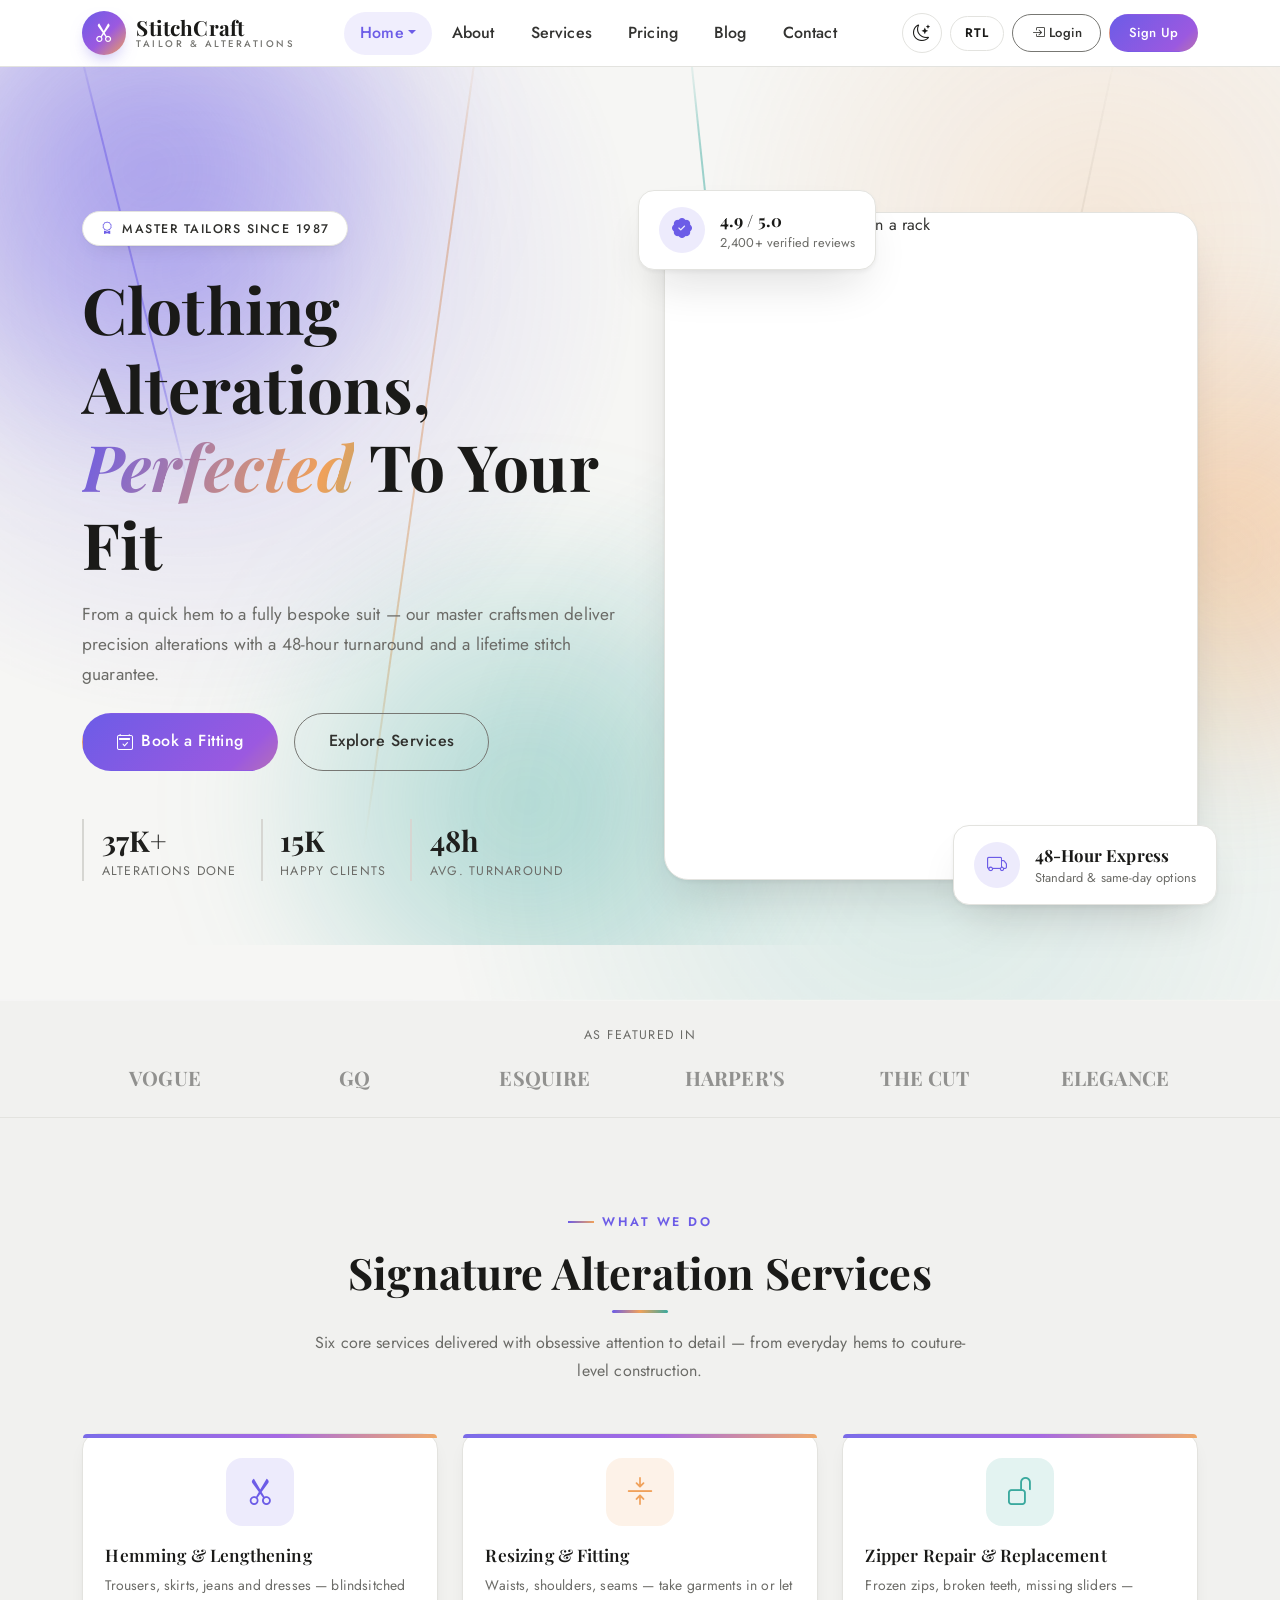
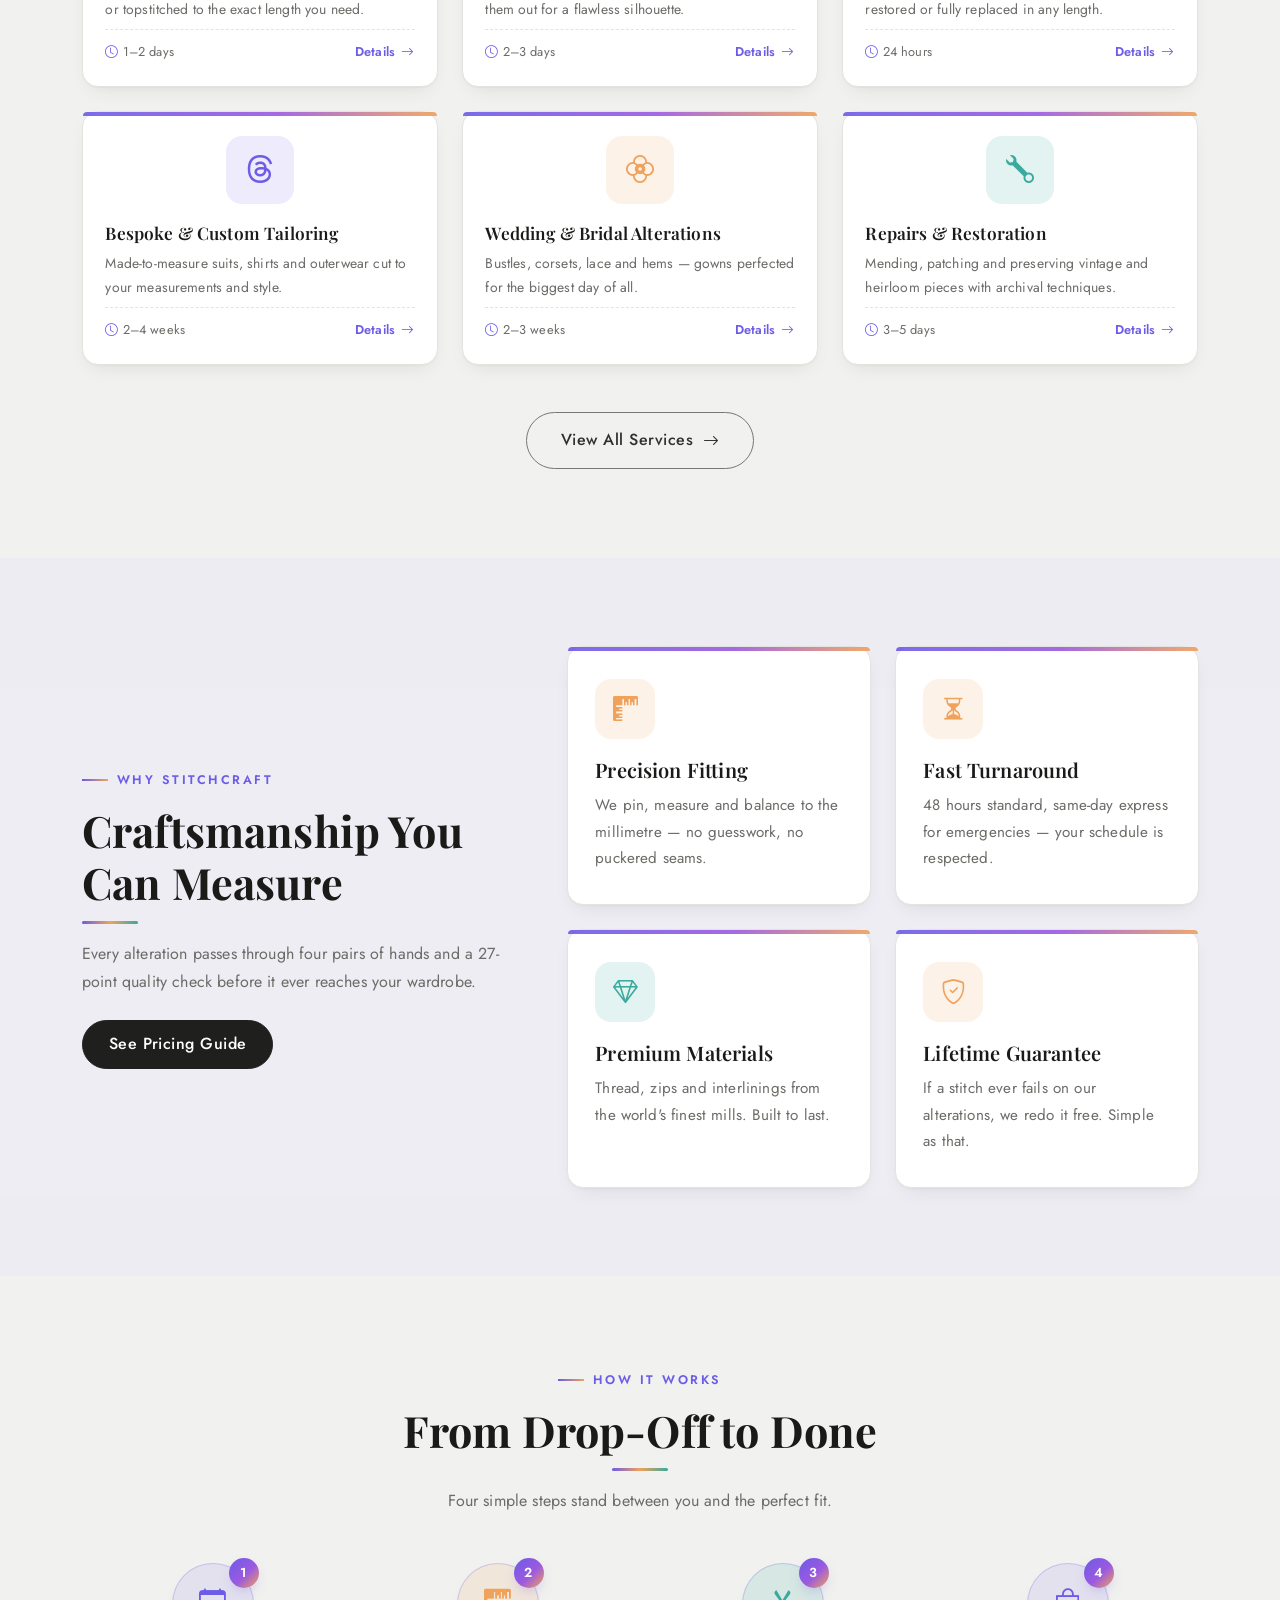
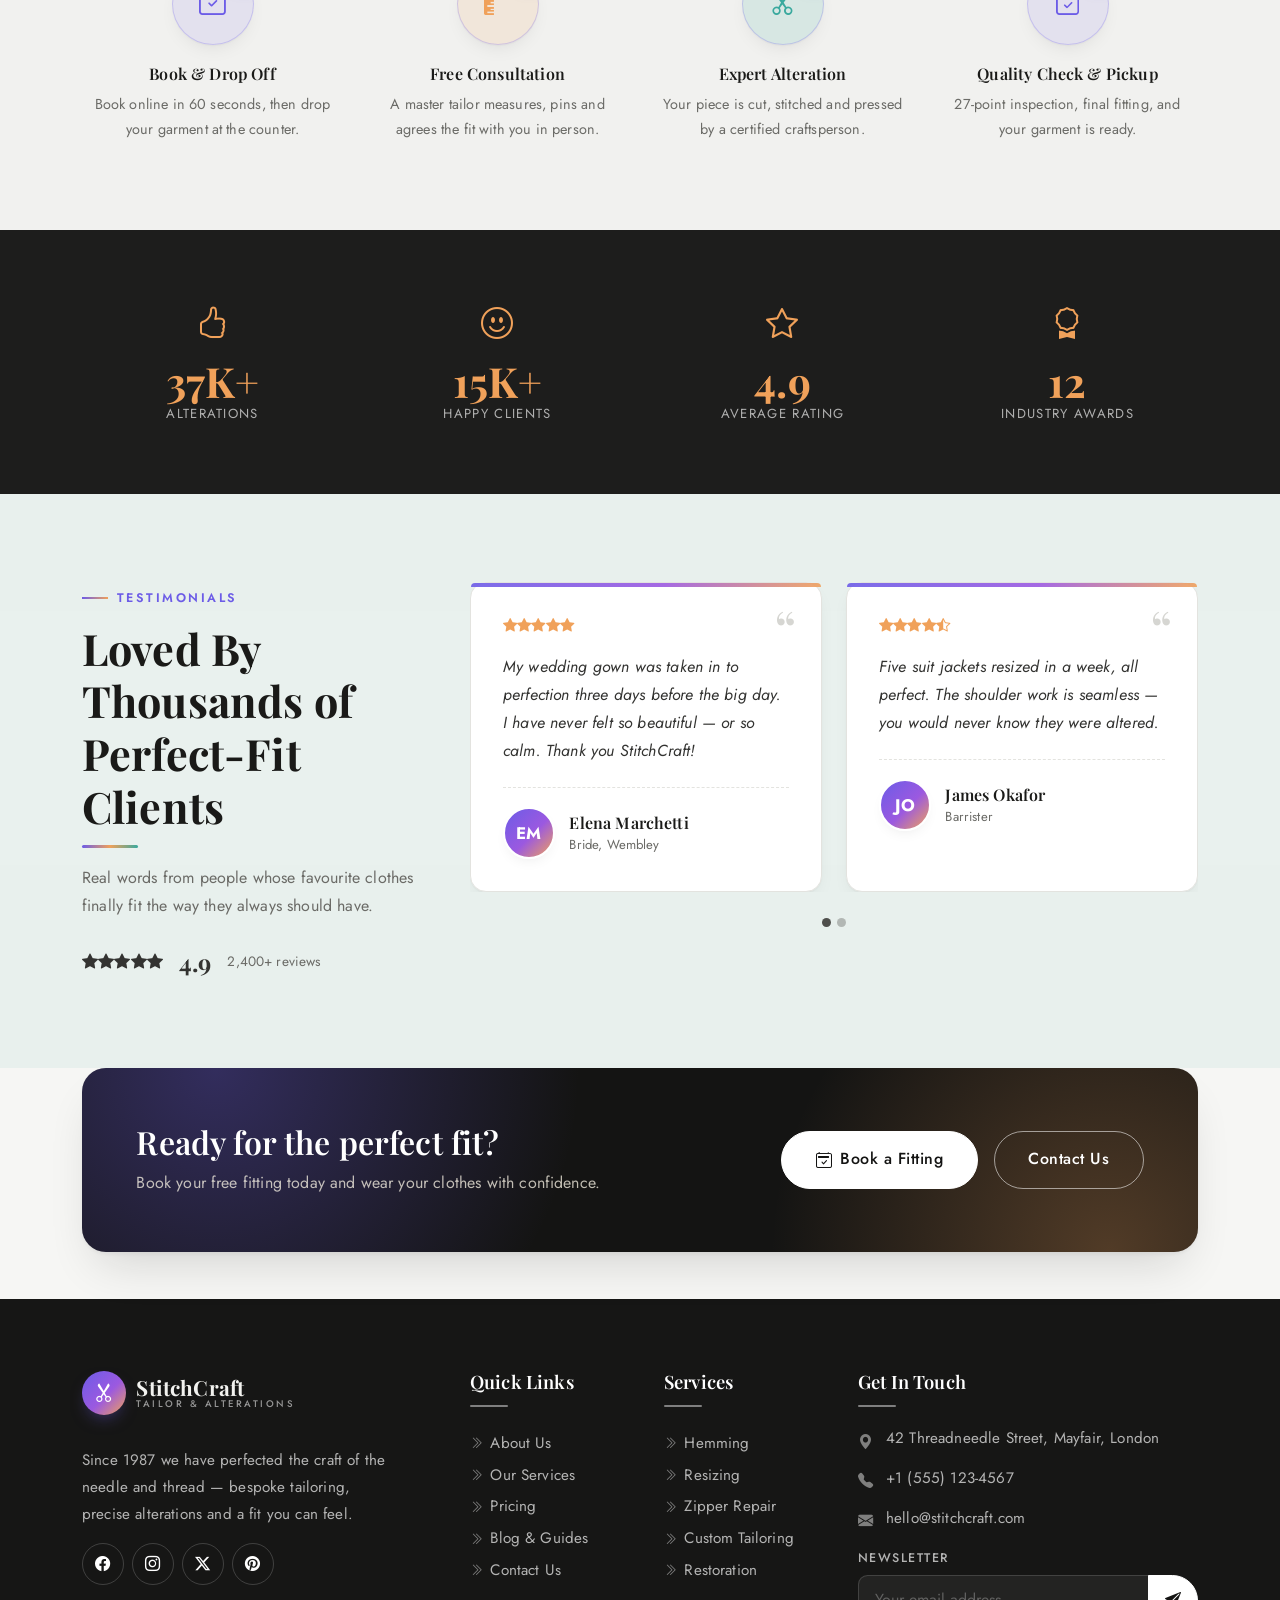
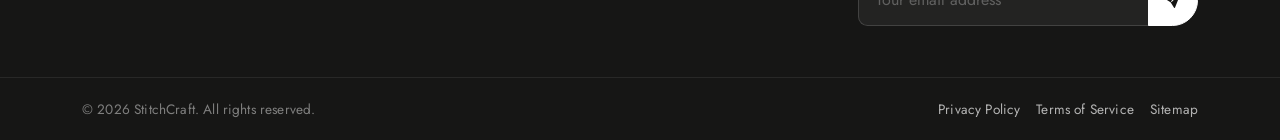
==== index.html @ c40f4530 "first commit" ====
<!DOCTYPE html>
<html lang="en">
<head>
  <meta charset="UTF-8">
  <meta name="viewport" content="width=device-width, initial-scale=1">
  <title>StitchCraft — Tailor &amp; Clothing Alteration Services</title>
  <meta name="description" content="StitchCraft offers expert clothing alterations — hemming, resizing, zipper repair, and bespoke tailoring. Book your fitting today.">
  <meta name="keywords" content="clothing alterations, tailor shop, hemming, resizing, zipper repair, bespoke tailoring">
  <meta name="author" content="StitchCraft">

  <meta property="og:title" content="StitchCraft — Tailor &amp; Clothing Alteration Services">
  <meta property="og:description" content="Precision alterations and bespoke tailoring. A fit you can feel.">
  <meta property="og:type" content="website">

  <link rel="icon" href="data:image/svg+xml,%3Csvg xmlns='http://www.w3.org/2000/svg' viewBox='0 0 100 100'%3E%3Ccircle cx='50' cy='50' r='48' fill='%231f1f1d'/%3E%3Ctext x='50' y='66' font-size='46' text-anchor='middle'%3E%E2%9C%82%3C/text%3E%3C/svg%3E">

  <!-- Fonts -->
  <link rel="preconnect" href="https://fonts.googleapis.com">
  <link rel="preconnect" href="https://fonts.gstatic.com" crossorigin>
  <link href="https://fonts.googleapis.com/css2?family=Jost:wght@300;400;500;600&family=Playfair+Display:ital,wght@0,400;0,600;0,700;1,400&display=swap" rel="stylesheet">

  <!-- Vendor styles -->
  <link rel="stylesheet" href="assets/vendor/bootstrap/css/bootstrap.min.css">
  <link rel="stylesheet" href="assets/vendor/bootstrap-icons/font/bootstrap-icons.min.css">

  <!-- Template styles -->
  <link rel="stylesheet" href="assets/css/style.css">
</head>
<body>

  <!-- ======= Reusable navigation (injected by assets/js/nav.js) ======= -->
  <header id="siteNav"></header>

  <main>

    <!-- ============================================================
         HERO — Home Page 1 (General Services Landing)
         ============================================================ -->
    <section class="hero">
      <!-- Animated background: drifting threads + soft grid -->
      <div class="hero-bg"></div>
      <div class="threads" aria-hidden="true">
        <span class="thread"></span>
        <span class="thread"></span>
        <span class="thread"></span>
        <span class="thread"></span>
        <span class="thread"></span>
      </div>
      <i class="bi bi-scissors hero-glyph hero-glyph-1" aria-hidden="true"></i>
      <i class="bi bi-magnet hero-glyph hero-glyph-2" aria-hidden="true"></i>

      <div class="container">
        <div class="row align-items-center g-5">
          <!-- Hero copy -->
          <div class="col-lg-6">
            <span class="hero-badge"><i class="bi bi-award"></i> Master Tailors Since 1987</span>
            <h1 class="hero-title mt-4 mb-3">Clothing Alterations, <span class="ink-word">Perfected</span> To Your Fit</h1>
            <p class="hero-lead mb-4">
              From a quick hem to a fully bespoke suit — our master craftsmen deliver
              precision alterations with a 48-hour turnaround and a lifetime stitch guarantee.
            </p>
            <div class="d-flex flex-wrap gap-3 mb-5">
              <a href="home-2.html#booking" class="btn btn-accent btn-lg"><i class="bi bi-calendar2-check me-2"></i>Book a Fitting</a>
              <a href="services.html" class="btn btn-outline-dark btn-lg">Explore Services</a>
            </div>
            <!-- Inline stats -->
            <div class="hero-stats d-flex gap-4 flex-wrap">
              <div class="stat">
                <div class="num"><span class="counter" data-count="37">0</span>K+</div>
                <div class="lbl">Alterations Done</div>
              </div>
              <div class="stat">
                <div class="num"><span class="counter" data-count="15">0</span>K</div>
                <div class="lbl">Happy Clients</div>
              </div>
              <div class="stat">
                <div class="num"><span class="counter" data-count="48">0</span>h</div>
                <div class="lbl">Avg. Turnaround</div>
              </div>
            </div>
          </div>

          <!-- Hero media -->
          <div class="col-lg-6">
            <div class="hero-media">
              <div class="hero-img-frame">
                <!-- Garment rack illustration -->
                <img src="assets/images/index-1.webp" alt="Tailored garments hanging on a rack">
              </div>
              <!-- Floating stat cards -->
              <div class="hero-float-card hero-float-card-1">
                <span class="ic"><i class="bi bi-patch-check-fill"></i></span>
                <div>
                  <div class="t">4.9 / 5.0</div>
                  <div class="s">2,400+ verified reviews</div>
                </div>
              </div>
              <div class="hero-float-card hero-float-card-2">
                <span class="ic"><i class="bi bi-truck"></i></span>
                <div>
                  <div class="t">48-Hour Express</div>
                  <div class="s">Standard &amp; same-day options</div>
                </div>
              </div>
            </div>
          </div>
        </div>
      </div>
    </section>

    <!-- ============================================================
         FEATURED IN / TRUST STRIP
         ============================================================ -->
    <section class="py-4 bg-surface-2 border-bottom">
      <div class="container">
        <p class="text-center fs-8 letter-spacing-1 text-muted-2 text-uppercase mb-3">As featured in</p>
        <div class="row row-cols-3 row-cols-md-6 g-4 text-center align-items-center featured-strip">
          <div class="col font-heading fw-bold fs-5 opacity-50">VOGUE</div>
          <div class="col font-heading fw-bold fs-5 opacity-50">GQ</div>
          <div class="col font-heading fw-bold fs-5 opacity-50">ESQUIRE</div>
          <div class="col font-heading fw-bold fs-5 opacity-50">HARPER'S</div>
          <div class="col font-heading fw-bold fs-5 opacity-50">THE CUT</div>
          <div class="col font-heading fw-bold fs-5 opacity-50">ELEGANCE</div>
        </div>
      </div>
    </section>

    <!-- ============================================================
         SERVICES GRID
         ============================================================ -->
    <section class="section bg-surface-2 services-compact">
      <div class="container">
        <div class="text-center mb-5 reveal">
          <span class="eyebrow justify-content-center">What We Do</span>
          <h2 class="section-title">Signature Alteration Services</h2>
          <p class="section-lead mx-auto mt-3">Six core services delivered with obsessive attention to detail — from everyday hems to couture-level construction.</p>
        </div>

        <div class="row g-4 reveal-stagger">
          <!-- Service 1 -->
          <div class="col-md-6 col-lg-4 reveal">
            <article class="feature-card service-price-card">
              <div class="feature-icon"><i class="bi bi-scissors"></i></div>
              <h5><a href="service-details.html#hemming" class="stretched-link text-reset">Hemming &amp; Lengthening</a></h5>
              <p>Trousers, skirts, jeans and dresses — blindsitched or topstitched to the exact length you need.</p>
              <div class="service-meta"><span><i class="bi bi-clock me-1"></i>1–2 days</span><span class="link-arrow">Details <i class="bi bi-arrow-right"></i></span></div>
            </article>
          </div>

          <!-- Service 2 -->
          <div class="col-md-6 col-lg-4 reveal">
            <article class="feature-card service-price-card">
              <div class="feature-icon"><i class="bi bi-arrows-collapse"></i></div>
              <h5><a href="service-details.html#resizing" class="stretched-link text-reset">Resizing &amp; Fitting</a></h5>
              <p>Waists, shoulders, seams — take garments in or let them out for a flawless silhouette.</p>
              <div class="service-meta"><span><i class="bi bi-clock me-1"></i>2–3 days</span><span class="link-arrow">Details <i class="bi bi-arrow-right"></i></span></div>
            </article>
          </div>

          <!-- Service 3 -->
          <div class="col-md-6 col-lg-4 reveal">
            <article class="feature-card service-price-card">
              <div class="feature-icon"><i class="bi bi-unlock"></i></div>
              <h5><a href="service-details.html#zipper" class="stretched-link text-reset">Zipper Repair &amp; Replacement</a></h5>
              <p>Frozen zips, broken teeth, missing sliders — restored or fully replaced in any length.</p>
              <div class="service-meta"><span><i class="bi bi-clock me-1"></i>24 hours</span><span class="link-arrow">Details <i class="bi bi-arrow-right"></i></span></div>
            </article>
          </div>

          <!-- Service 4 -->
          <div class="col-md-6 col-lg-4 reveal">
            <article class="feature-card service-price-card">
              <div class="feature-icon"><i class="bi bi-threads"></i></div>
              <h5><a href="service-details.html#tailoring" class="stretched-link text-reset">Bespoke &amp; Custom Tailoring</a></h5>
              <p>Made-to-measure suits, shirts and outerwear cut to your measurements and style.</p>
              <div class="service-meta"><span><i class="bi bi-clock me-1"></i>2–4 weeks</span><span class="link-arrow">Details <i class="bi bi-arrow-right"></i></span></div>
            </article>
          </div>

          <!-- Service 5 -->
          <div class="col-md-6 col-lg-4 reveal">
            <article class="feature-card service-price-card">
              <div class="feature-icon"><i class="bi bi-flower2"></i></div>
              <h5><a href="service-details.html#bridal" class="stretched-link text-reset">Wedding &amp; Bridal Alterations</a></h5>
              <p>Bustles, corsets, lace and hems — gowns perfected for the biggest day of all.</p>
              <div class="service-meta"><span><i class="bi bi-clock me-1"></i>2–3 weeks</span><span class="link-arrow">Details <i class="bi bi-arrow-right"></i></span></div>
            </article>
          </div>

          <!-- Service 6 -->
          <div class="col-md-6 col-lg-4 reveal">
            <article class="feature-card service-price-card">
              <div class="feature-icon"><i class="bi bi-wrench"></i></div>
              <h5><a href="service-details.html#restoration" class="stretched-link text-reset">Repairs &amp; Restoration</a></h5>
              <p>Mending, patching and preserving vintage and heirloom pieces with archival techniques.</p>
              <div class="service-meta"><span><i class="bi bi-clock me-1"></i>3–5 days</span><span class="link-arrow">Details <i class="bi bi-arrow-right"></i></span></div>
            </article>
          </div>
        </div>

        <div class="text-center mt-5 reveal">
          <a href="services.html" class="btn btn-outline-dark btn-lg">View All Services <i class="bi bi-arrow-right ms-1"></i></a>
        </div>
      </div>
    </section>

    <!-- ============================================================
         WHY CHOOSE US
         ============================================================ -->
    <section class="section bg-tint-1">
      <div class="container">
        <div class="row g-5 align-items-center">
          <div class="col-lg-5 reveal">
            <span class="eyebrow">Why StitchCraft</span>
            <h2 class="section-title mb-3">Craftsmanship You Can Measure</h2>
            <p class="section-lead mb-4">Every alteration passes through four pairs of hands and a 27-point quality check before it ever reaches your wardrobe.</p>
            <a href="pricing.html" class="btn btn-dark">See Pricing Guide</a>
          </div>
          <div class="col-lg-7">
            <div class="row g-4 reveal-stagger">
              <div class="col-md-6 reveal">
                <div class="feature-card">
                  <div class="feature-icon"><i class="bi bi-rulers"></i></div>
                  <h5>Precision Fitting</h5>
                  <p>We pin, measure and balance to the millimetre — no guesswork, no puckered seams.</p>
                </div>
              </div>
              <div class="col-md-6 reveal">
                <div class="feature-card">
                  <div class="feature-icon"><i class="bi bi-hourglass-split"></i></div>
                  <h5>Fast Turnaround</h5>
                  <p>48 hours standard, same-day express for emergencies — your schedule is respected.</p>
                </div>
              </div>
              <div class="col-md-6 reveal">
                <div class="feature-card">
                  <div class="feature-icon"><i class="bi bi-gem"></i></div>
                  <h5>Premium Materials</h5>
                  <p>Thread, zips and interlinings from the world's finest mills. Built to last.</p>
                </div>
              </div>
              <div class="col-md-6 reveal">
                <div class="feature-card">
                  <div class="feature-icon"><i class="bi bi-shield-check"></i></div>
                  <h5>Lifetime Guarantee</h5>
                  <p>If a stitch ever fails on our alterations, we redo it free. Simple as that.</p>
                </div>
              </div>
            </div>
          </div>
        </div>
      </div>
    </section>

    <!-- ============================================================
         PROCESS
         ============================================================ -->
    <section class="section bg-surface-2">
      <div class="container">
        <div class="text-center mb-5 reveal">
          <span class="eyebrow justify-content-center">How It Works</span>
          <h2 class="section-title">From Drop-Off to Done</h2>
          <p class="section-lead mx-auto mt-3">Four simple steps stand between you and the perfect fit.</p>
        </div>
        <div class="row g-4 reveal-stagger">
          <div class="col-md-6 col-lg-3 reveal">
            <div class="step-item">
              <div class="step-bubble"><i class="bi bi-calendar-check"></i><span class="step-num">1</span></div>
              <h6>Book &amp; Drop Off</h6>
              <p>Book online in 60 seconds, then drop your garment at the counter.</p>
            </div>
          </div>
          <div class="col-md-6 col-lg-3 reveal">
            <div class="step-item">
              <div class="step-bubble"><i class="bi bi-rulers"></i><span class="step-num">2</span></div>
              <h6>Free Consultation</h6>
              <p>A master tailor measures, pins and agrees the fit with you in person.</p>
            </div>
          </div>
          <div class="col-md-6 col-lg-3 reveal">
            <div class="step-item">
              <div class="step-bubble"><i class="bi bi-scissors"></i><span class="step-num">3</span></div>
              <h6>Expert Alteration</h6>
              <p>Your piece is cut, stitched and pressed by a certified craftsperson.</p>
            </div>
          </div>
          <div class="col-md-6 col-lg-3 reveal">
            <div class="step-item">
              <div class="step-bubble"><i class="bi bi-bag-check"></i><span class="step-num">4</span></div>
              <h6>Quality Check &amp; Pickup</h6>
              <p>27-point inspection, final fitting, and your garment is ready.</p>
            </div>
          </div>
        </div>
      </div>
    </section>

    <!-- ============================================================
         STATS BAND (dark)
         ============================================================ -->
    <section class="py-5 stats-dark">
      <div class="container">
        <div class="row g-4 text-center">
          <div class="col-6 col-lg-3 reveal">
            <div class="stat-card">
              <div class="icon"><i class="bi bi-hand-thumbs-up"></i></div>
              <div class="counter"><span class="counter" data-count="37">0</span><span class="counter-suffix">K+</span></div>
              <div class="label">Alterations</div>
            </div>
          </div>
          <div class="col-6 col-lg-3 reveal">
            <div class="stat-card">
              <div class="icon"><i class="bi bi-emoji-smile"></i></div>
              <div class="counter"><span class="counter" data-count="15">0</span><span class="counter-suffix">K+</span></div>
              <div class="label">Happy Clients</div>
            </div>
          </div>
          <div class="col-6 col-lg-3 reveal">
            <div class="stat-card">
              <div class="icon"><i class="bi bi-star"></i></div>
              <div class="counter"><span class="counter" data-count="4.9" data-decimals="1">0</span></div>
              <div class="label">Average Rating</div>
            </div>
          </div>
          <div class="col-6 col-lg-3 reveal">
            <div class="stat-card">
              <div class="icon"><i class="bi bi-award"></i></div>
              <div class="counter"><span class="counter" data-count="12">0</span></div>
              <div class="label">Industry Awards</div>
            </div>
          </div>
        </div>
      </div>
    </section>

    <!-- ============================================================
         TESTIMONIALS
         ============================================================ -->
    <section class="section bg-tint-3">
      <div class="container">
        <div class="row g-5">
          <div class="col-lg-4 reveal">
            <span class="eyebrow">Testimonials</span>
            <h2 class="section-title mb-3">Loved By Thousands of Perfect-Fit Clients</h2>
            <p class="section-lead mb-4">Real words from people whose favourite clothes finally fit the way they always should have.</p>
            <div class="d-flex align-items-center gap-3">
              <div class="d-flex">
                <i class="bi bi-star-fill text-body"></i>
                <i class="bi bi-star-fill text-body"></i>
                <i class="bi bi-star-fill text-body"></i>
                <i class="bi bi-star-fill text-body"></i>
                <i class="bi bi-star-fill text-body"></i>
              </div>
              <span class="font-heading fw-bold fs-4">4.9</span>
              <span class="text-muted-2 fs-7">2,400+ reviews</span>
            </div>
          </div>

          <div class="col-lg-8 reveal">
            <div id="testimonialCarousel" class="carousel slide testimonial-carousel" data-bs-ride="carousel">
              <div class="carousel-inner">
                <div class="carousel-item active">
                  <div class="row g-4">
                    <div class="col-md-6">
                      <div class="testimonial-card h-100">
                        <span class="quote-mark">&ldquo;</span>
                        <div class="stars"><i class="bi bi-star-fill"></i><i class="bi bi-star-fill"></i><i class="bi bi-star-fill"></i><i class="bi bi-star-fill"></i><i class="bi bi-star-fill"></i></div>
                        <p>My wedding gown was taken in to perfection three days before the big day. I have never felt so beautiful — or so calm. Thank you StitchCraft!</p>
                        <div class="testimonial-person">
                          <span class="avatar">EM</span>
                          <div><div class="name">Elena Marchetti</div><div class="role">Bride, Wembley</div></div>
                        </div>
                      </div>
                    </div>
                    <div class="col-md-6">
                      <div class="testimonial-card h-100">
                        <span class="quote-mark">&ldquo;</span>
                        <div class="stars"><i class="bi bi-star-fill"></i><i class="bi bi-star-fill"></i><i class="bi bi-star-fill"></i><i class="bi bi-star-fill"></i><i class="bi bi-star-half"></i></div>
                        <p>Five suit jackets resized in a week, all perfect. The shoulder work is seamless — you would never know they were altered.</p>
                        <div class="testimonial-person">
                          <span class="avatar">JO</span>
                          <div><div class="name">James Okafor</div><div class="role">Barrister</div></div>
                        </div>
                      </div>
                    </div>
                  </div>
                </div>
                <div class="carousel-item">
                  <div class="row g-4">
                    <div class="col-md-6">
                      <div class="testimonial-card h-100">
                        <span class="quote-mark">&ldquo;</span>
                        <div class="stars"><i class="bi bi-star-fill"></i><i class="bi bi-star-fill"></i><i class="bi bi-star-fill"></i><i class="bi bi-star-fill"></i><i class="bi bi-star-fill"></i></div>
                        <p>My grandmother's 1960s Chanel-style jacket was torn and fragile. They restored it so faithfully I nearly cried. True artisans.</p>
                        <div class="testimonial-person">
                          <span class="avatar">SD</span>
                          <div><div class="name">Sophia Deans</div><div class="role">Vintage Collector</div></div>
                        </div>
                      </div>
                    </div>
                    <div class="col-md-6">
                      <div class="testimonial-card h-100">
                        <span class="quote-mark">&ldquo;</span>
                        <div class="stars"><i class="bi bi-star-fill"></i><i class="bi bi-star-fill"></i><i class="bi bi-star-fill"></i><i class="bi bi-star-fill"></i><i class="bi bi-star-fill"></i></div>
                        <p>Same-day express saved my presentation. Pair of trousers hemmed, pressed and delivered by lunch. Exceptional service.</p>
                        <div class="testimonial-person">
                          <span class="avatar">MR</span>
                          <div><div class="name">Marcus Reid</div><div class="role">Consultant</div></div>
                        </div>
                      </div>
                    </div>
                  </div>
                </div>
              </div>
              <div class="carousel-indicators">
                <button type="button" data-bs-target="#testimonialCarousel" data-bs-slide-to="0" class="active" aria-current="true" aria-label="Slide 1"></button>
                <button type="button" data-bs-target="#testimonialCarousel" data-bs-slide-to="1" aria-label="Slide 2"></button>
              </div>
            </div>
          </div>
        </div>
      </div>
    </section>

    <!-- ============================================================
         CTA BAND
         ============================================================ -->
    <section class="pb-5">
      <div class="container">
        <div class="cta-band d-flex flex-column flex-lg-row align-items-center justify-content-between gap-4 reveal">
          <div>
            <h2 class="mb-2">Ready for the perfect fit?</h2>
            <p class="mb-0" style="color:rgba(249,244,230,0.75);">Book your free fitting today and wear your clothes with confidence.</p>
          </div>
          <div class="d-flex flex-wrap gap-3 flex-shrink-0">
            <a href="home-2.html#booking" class="btn btn-dark btn-lg"><i class="bi bi-calendar2-check me-2"></i>Book a Fitting</a>
            <a href="contact.html" class="btn btn-outline-light-2 btn-lg">Contact Us</a>
          </div>
        </div>
      </div>
    </section>

  </main>

  <!-- ======= Reusable footer (injected by assets/js/footer.js) ======= -->
  <footer id="siteFooter"></footer>

  <!-- Back to top -->
  <button data-back-top class="btn btn-dark rounded-circle position-fixed bottom-0 end-0 m-4 d-none align-items-center justify-content-center" style="width:50px;height:50px;" aria-label="Back to top">
    <i class="bi bi-arrow-up"></i>
  </button>

  <!-- Scripts -->
  <script src="assets/js/nav.js"></script>
  <script src="assets/js/footer.js"></script>
  <script src="assets/vendor/bootstrap/js/bootstrap.bundle.min.js"></script>
  <script src="assets/js/main.js"></script>
  <script src="assets/js/auth.js"></script>
</body>
</html>
---- assets/css/style.css ----
/* ==========================================================================
   STITCHCRAFT — Tailor & Alterations HTML Template
   Main Stylesheet — Flat Edition (clean, light, monochrome charcoal)
   --------------------------------------------------------------------------
   Table of contents
   01. Design tokens (CSS custom properties)
   02. Base & typography
   03. Utilities & helpers
   04. Buttons & badges
   05. Navbar
   06. Offcanvas / mobile menu
   07. Hero sections
   08. Section scaffolding & headings
   09. Icon boxes / feature cards
   10. Service cards
   11. Process / steps
   12. Counters / stats
   13. Testimonials
   14. Pricing tables
   15. Blog & post cards
   16. Forms, auth & booking
   17. Contact & map
   18. Page hero / breadcrumb
   19. Sidebar widgets
   20. FAQ accordion
   21. Team cards
   22. CTA band
   23. Footer
   24. Special pages (404 / coming soon / login)
   25. Pagination
   26. Animations & keyframes
   27. Responsive tweaks
   ========================================================================== */

/* ==========================================================================
   01. DESIGN TOKENS
   ========================================================================== */

:root {
  /* Charcoal (ink) scale — the only accent used across the theme */
  --ink-50:  #f7f7f6;
  --ink-100: #f1f1ef;
  --ink-200: #e7e7e4;
  --ink-300: #d6d6d2;
  --ink-400: #aaa9a5;
  --ink-500: #777773;
  --ink-600: #4f4f4c;
  --ink-700: #30302d;
  --ink-800: #1f1f1d;
  --ink-900: #141413;

  /* Semantic tokens — LIGHT theme (flat) */
  --bs-primary: var(--ink-800);
  --bs-primary-rgb: 31, 31, 29;
  --bs-body-bg: #f6f6f4;
  --bs-body-color: #333331;
  --bs-body-color-rgb: 51, 51, 49;
  --bs-secondary-color: #6b6b67;
  --bs-border-color: #e3e3df;
  --bs-border-color-translucent: rgba(20, 20, 19, 0.08);
  --bs-link-color: var(--ink-700);
  --bs-link-hover-color: var(--ink-900);
  --bs-dark-rgb: 20, 20, 19;

  /* Flat surfaces (opaque, solid) */
  --surface: #ffffff;
  --surface-2: #f1f1ef;
  --surface-3: #e7e7e4;
  --heading-color: #1a1a18;
  --muted-color: #6b6b67;
  --accent: var(--ink-800);

  /* Colour palette — accents layered on top of the charcoal base.
     Indigo-violet drives interactive highlights; warm amber + soft teal
     add secondary pops (ratings, prices, dark-band stats, hero wash). */
  --accent-1: #6c5ce7;
  --accent-2: #f0a15a;
  --accent-3: #3aa99e;
  --accent-1-rgb: 108, 92, 231;
  --accent-2-rgb: 240, 161, 90;
  --accent-3-rgb: 58, 169, 158;
  --grad-accent: linear-gradient(135deg, var(--accent-1) 0%, #9b59e0 55%, var(--accent-2) 100%);

  /* Falling thread strands (theme-aware straight threads) */
  --thread-1: #6c5ce7;
  --thread-2: #e29a55;
  --thread-3: #3aa99e;
  --thread-4: #c9c9c4;

  --card-shadow: 0 1px 2px rgba(20, 20, 19, 0.04), 0 8px 20px -8px rgba(20, 20, 19, 0.10);
  --card-shadow-lg: 0 2px 4px rgba(20, 20, 19, 0.05), 0 24px 48px -16px rgba(20, 20, 19, 0.16);
  --soft-shadow: 0 6px 16px -8px rgba(20, 20, 19, 0.12);

  --input-bg: #ffffff;
  --table-stripe: rgba(20, 20, 19, 0.03);
  --grid-line: rgba(20, 20, 19, 0.06);

  /* Bootstrap secondary-bg mapping (used by bg-body-secondary) */
  --bs-secondary-bg: var(--surface-2);
  --bs-secondary-bg-rgb: 241, 241, 239;
  --bs-tertiary-bg: var(--surface-2);
  --bs-tertiary-bg-rgb: 241, 241, 239;

  /* Typography */
  --font-heading: 'Playfair Display', Georgia, 'Times New Roman', serif;
  --font-body: 'Jost', 'Segoe UI', system-ui, -apple-system, sans-serif;

  /* Radii */
  --radius-sm: 0.6rem;
  --radius: 1rem;
  --radius-lg: 1.5rem;
  --radius-pill: 50rem;

  /* Spacing helpers */
  --section-pad: 5.5rem;
}

/* DARK theme — toggled via <html data-theme="dark">. Flat charcoal-on-soft-black. */
html[data-theme='dark'] {
  color-scheme: dark;
  --bs-body-bg: #141413;
  --bs-body-color: #d6d6d3;
  --bs-body-color-rgb: 214, 214, 211;
  --bs-secondary-color: #94948f;
  --bs-border-color: rgba(255, 255, 255, 0.09);
  --bs-border-color-translucent: rgba(255, 255, 255, 0.07);
  --bs-link-color: #e6e6e3;
  --bs-link-hover-color: #ffffff;
  --bs-dark-rgb: 230, 230, 227;

  --surface: #1d1d1c;
  --surface-2: #262625;
  --surface-3: #30302e;
  --heading-color: #f2f2ef;
  --muted-color: #94948f;
  --accent: #e6e6e3;

  --accent-1: #8b7bf7;
  --accent-2: #f7bd82;
  --accent-3: #5cc9be;
  --accent-1-rgb: 139, 123, 247;
  --accent-2-rgb: 247, 189, 130;
  --accent-3-rgb: 92, 201, 190;
  --grad-accent: linear-gradient(135deg, #7a6be8 0%, #a56adb 55%, #f0a15a 100%);

  --thread-1: #8b7bf7;
  --thread-2: #f7bd82;
  --thread-3: #5cc9be;
  --thread-4: #6f6f6b;

  --card-shadow: 0 1px 2px rgba(0, 0, 0, 0.3), 0 10px 26px -12px rgba(0, 0, 0, 0.55);
  --card-shadow-lg: 0 2px 6px rgba(0, 0, 0, 0.4), 0 28px 56px -20px rgba(0, 0, 0, 0.7);
  --soft-shadow: 0 8px 18px -10px rgba(0, 0, 0, 0.5);

  --input-bg: #262625;
  --grid-line: rgba(255, 255, 255, 0.05);

  --bs-secondary-bg: var(--surface-2);
  --bs-secondary-bg-rgb: 38, 38, 37;
  --bs-tertiary-bg: var(--surface-2);
  --bs-tertiary-bg-rgb: 38, 38, 37;
}

/* ==========================================================================
   02. BASE & TYPOGRAPHY
   ========================================================================== */

html {
  scroll-behavior: smooth;
}

::selection {
  background: var(--accent-1);
  color: #fff;
}

body {
  font-family: var(--font-body);
  font-weight: 400;
  background-color: var(--bs-body-bg);
  color: var(--bs-body-color);
  /* clip (not hidden): prevents horizontal scrollbars without breaking position:sticky on the nav */
  overflow-x: clip;
  letter-spacing: 0.01em;
  transition: background-color 0.4s ease, color 0.4s ease;
}

h1, h2, h3, h4, h5, h6,
.h1, .h2, .h3, .h4, .h5, .h6 {
  font-family: var(--font-heading);
  font-weight: 600;
  color: var(--heading-color);
  line-height: 1.22;
}

a {
  text-decoration: none;
  transition: color 0.25s ease, background-color 0.25s ease;
}

p {
  line-height: 1.75;
}

img { max-width: 100%; }

::selection {
  background: var(--ink-800);
  color: #fff;
}

/* Custom scrollbar */
::-webkit-scrollbar { width: 9px; height: 9px; }
::-webkit-scrollbar-track { background: transparent; }
::-webkit-scrollbar-thumb {
  background: var(--ink-400);
  border-radius: var(--radius-pill);
  border: 2px solid transparent;
  background-clip: padding-box;
}

/* ==========================================================================
   03. UTILITIES & HELPERS
   ========================================================================== */

.text-muted-2 { color: var(--muted-color) !important; }

.bg-surface { background-color: var(--surface) !important; }
.bg-surface-2 { background-color: var(--surface-2) !important; }
.bg-surface-3 { background-color: var(--surface-3) !important; }

.fs-7 { font-size: 0.85rem; }
.fs-8 { font-size: 0.78rem; }
.fw-medium { font-weight: 500; }

.font-heading { font-family: var(--font-heading); }

.letter-spacing-1 { letter-spacing: 0.12em; }

/* Reveal-on-scroll animation helper */
.reveal {
  opacity: 0;
  transform: translateY(24px);
  transition: opacity 0.7s ease, transform 0.7s ease;
  will-change: opacity, transform;
}
.reveal.is-visible {
  opacity: 1;
  transform: translateY(0);
}

/* Experience badge (about preview) — theme-aware contrast block */
.experience-badge {
  background: var(--ink-800);
  color: #fff;
}
html[data-theme='dark'] .experience-badge { background: #f2f2ef; color: var(--ink-900); }

/* Image placeholder — swap these boxes for real photos in production */
.img-placeholder {
  display: flex;
  flex-direction: column;
  align-items: center;
  justify-content: center;
  gap: 0.4rem;
  width: 100%;
  height: 100%;
  min-height: 10rem;
  padding: 1.5rem 1rem;
  border: 1.5px dashed var(--ink-300);
  border-radius: var(--radius);
  background: var(--surface-2);
  color: var(--muted-color);
  text-align: center;
}
.img-placeholder .ph-icon { font-size: 1.9rem; line-height: 1; color: var(--ink-500); opacity: 0.75; }
.img-placeholder .ph-label {
  font-size: 0.82rem;
  font-weight: 600;
  letter-spacing: 0.08em;
  text-transform: uppercase;
  color: var(--ink-600);
}
.img-placeholder .ph-hint { font-size: 0.72rem; color: var(--muted-color); }

/* Compact placeholder — sidebar thumbs, small tiles */
.img-placeholder-sm { min-height: 3rem; padding: 0.4rem; border-radius: var(--radius-sm); }
.img-placeholder-sm .ph-icon { font-size: 1.1rem; }
.img-placeholder-sm .ph-label,
.img-placeholder-sm .ph-hint { display: none; }

/* Aspect-ratio variants (match the replaced illustration viewBoxes) */
.img-placeholder-ratio-hero  { aspect-ratio: 520 / 600; }
.img-placeholder-ratio-tools { aspect-ratio: 560 / 520; }
.img-placeholder-ratio-about { aspect-ratio: 560 / 460; }
.img-placeholder-ratio-cover { aspect-ratio: 5 / 2; }

/* Service-details hero photo — sits where the old placeholder box was */
.service-hero-img {
  display: block;
  width: 100%;
  max-width: 56rem;
  aspect-ratio: 5 / 2;
  object-fit: cover;
  border-radius: var(--radius);
  margin: 1.5rem auto 0;
  border: 1px solid var(--bs-border-color);
  box-shadow: 0 0.75rem 2rem rgba(0, 0, 0, 0.12);
}

/* Framed image (for real photos) — rounded, bordered, soft shadow */
.img-frame {
  border-radius: var(--radius-lg);
  overflow: hidden;
  box-shadow: var(--card-shadow-lg);
  border: 1px solid var(--bs-border-color);
}
.img-frame img {
  display: block;
  width: 100%;
  height: auto;
}

/* Legacy decorative layers (threads, glyphs) are hidden in the flat design.
   .hero-bg is repurposed as the animated colour wash (see section 07). */
.threads, .thread, .hero-glyph, .hero-glyph-1, .hero-glyph-2 { display: none; }

/* ==========================================================================
   04. BUTTONS & BADGES
   ========================================================================== */

.btn {
  font-weight: 500;
  letter-spacing: 0.03em;
  border-radius: var(--radius-pill);
  padding: 0.7rem 1.6rem;
  transition: all 0.3s cubic-bezier(0.4, 0, 0.2, 1);
}
.btn:hover { transform: translateY(-2px); }
.btn:focus-visible { box-shadow: 0 0 0 0.25rem rgba(var(--bs-primary-rgb), 0.25); }
.btn:focus { box-shadow: none; }

/* Charcoal solid + outline buttons */
.btn-dark {
  --bs-btn-bg: var(--ink-800);
  --bs-btn-border-color: var(--ink-800);
  --bs-btn-color: #fff;
  --bs-btn-hover-bg: var(--ink-700);
  --bs-btn-hover-border-color: var(--ink-700);
  --bs-btn-hover-color: #fff;
  --bs-btn-active-bg: var(--ink-900);
  --bs-btn-active-border-color: var(--ink-900);
  --bs-btn-active-color: #fff;
}
.btn-outline-dark {
  --bs-btn-color: var(--ink-700);
  --bs-btn-border-color: var(--ink-500);
  --bs-btn-hover-bg: var(--ink-800);
  --bs-btn-hover-border-color: var(--ink-800);
  --bs-btn-hover-color: #fff;
  --bs-btn-active-bg: var(--ink-800);
  --bs-btn-active-border-color: var(--ink-800);
  --bs-btn-active-color: #fff;
}
html[data-theme='dark'] .btn-dark {
  --bs-btn-bg: #f2f2ef;
  --bs-btn-border-color: #f2f2ef;
  --bs-btn-color: var(--ink-900);
  --bs-btn-hover-bg: #ffffff;
  --bs-btn-hover-border-color: #ffffff;
  --bs-btn-hover-color: var(--ink-900);
  --bs-btn-active-bg: #ffffff;
  --bs-btn-active-border-color: #ffffff;
  --bs-btn-active-color: var(--ink-900);
}
html[data-theme='dark'] .btn-outline-dark {
  --bs-btn-color: #e6e6e3;
  --bs-btn-border-color: rgba(255, 255, 255, 0.55);
  --bs-btn-hover-bg: #f2f2ef;
  --bs-btn-hover-border-color: #f2f2ef;
  --bs-btn-hover-color: var(--ink-900);
  --bs-btn-active-bg: #f2f2ef;
  --bs-btn-active-border-color: #f2f2ef;
  --bs-btn-active-color: var(--ink-900);
}

/* On dark charcoal bands the solid charcoal button inverts to light */
.cta-band .btn-dark,
.site-footer .btn-dark {
  --bs-btn-bg: #fff;
  --bs-btn-border-color: #fff;
  --bs-btn-color: var(--ink-900);
  --bs-btn-hover-bg: #e6e6e3;
  --bs-btn-hover-border-color: #e6e6e3;
  --bs-btn-hover-color: var(--ink-900);
  --bs-btn-active-bg: #e6e6e3;
  --bs-btn-active-border-color: #e6e6e3;
  --bs-btn-active-color: var(--ink-900);
}

/* Reserved for buttons placed on dark bands (CTA band) */
.btn-outline-light-2 {
  --bs-btn-color: #fff;
  --bs-btn-border-color: rgba(255, 255, 255, 0.55);
  --bs-btn-hover-color: var(--ink-900);
  --bs-btn-hover-bg: #fff;
  --bs-btn-hover-border-color: #fff;
  --bs-btn-active-color: var(--ink-900);
  --bs-btn-active-bg: #fff;
  --bs-btn-active-border-color: #fff;
}

/* Accent gradient button — primary interactive CTA */
.btn-accent {
  --bs-btn-bg: var(--grad-accent);
  --bs-btn-border-color: transparent;
  --bs-btn-color: #fff;
  --bs-btn-hover-bg: linear-gradient(135deg, var(--accent-1) 0%, var(--accent-2) 100%);
  --bs-btn-hover-border-color: transparent;
  --bs-btn-hover-color: #fff;
  --bs-btn-active-bg: linear-gradient(135deg, var(--accent-1) 0%, var(--accent-2) 100%);
  --bs-btn-active-border-color: transparent;
  --bs-btn-active-color: #fff;
  background-image: var(--grad-accent);
  background-size: 160% auto;
  transition: all 0.35s cubic-bezier(0.4, 0, 0.2, 1), background-position 0.6s ease;
}
.btn-accent:hover {
  background-position: 90% center;
  box-shadow: 0 14px 30px -12px rgba(var(--accent-1-rgb), 0.6);
}
html[data-theme='dark'] .btn-accent:hover {
  box-shadow: 0 14px 30px -12px rgba(var(--accent-1-rgb), 0.55);
}

.btn-lg { padding: 0.92rem 2.1rem; font-size: 1rem; }
.btn-sm { padding: 0.5rem 1.15rem; font-size: 0.82rem; }

.btn .bi { vertical-align: -0.125em; }

/* Animated underline link */
.link-arrow {
  color: var(--accent-1);
  font-weight: 600;
  display: inline-flex;
  align-items: center;
  gap: 0.4rem;
}
.link-arrow .bi { transition: transform 0.3s ease; }
.link-arrow:hover { color: var(--accent-2); }
.link-arrow:hover .bi { transform: translateX(5px); }
[dir='rtl'] .link-arrow:hover .bi { transform: translateX(-5px); }

/* Soft pill badge */
.badge-soft {
  background: var(--surface-2);
  color: var(--ink-700);
  font-weight: 500;
  letter-spacing: 0.06em;
  padding: 0.45em 1em;
  border-radius: var(--radius-pill);
}

/* ==========================================================================
   05. NAVBAR
   ========================================================================== */

.site-header {
  position: sticky;
  top: 0;
  z-index: 1030;
}

/* Main navigation — solid flat bar */
.main-nav {
  background: var(--surface);
  border-bottom: 1px solid var(--bs-border-color);
  padding: 0.7rem 0;
  transition: padding 0.3s ease, box-shadow 0.3s ease, background-color 0.3s ease;
}
.main-nav.is-scrolled {
  padding: 0.35rem 0;
  box-shadow: var(--card-shadow);
}

.brand {
  display: inline-flex;
  align-items: center;
  gap: 0.65rem;
}
.brand-logo {
  width: 44px;
  height: 44px;
  border-radius: 50%;
  background: var(--grad-accent);
  color: #fff;
  display: grid;
  place-items: center;
  font-size: 1.25rem;
  box-shadow: 0 8px 18px -8px rgba(var(--accent-1-rgb), 0.6);
}
html[data-theme='dark'] .brand-logo { background: var(--grad-accent); color: #fff; }
.brand-name {
  font-family: var(--font-heading);
  font-weight: 700;
  font-size: 1.3rem;
  color: var(--heading-color);
  line-height: 1;
}
.brand-name small {
  display: block;
  font-family: var(--font-body);
  font-size: 0.6rem;
  font-weight: 500;
  letter-spacing: 0.26em;
  text-transform: uppercase;
  color: var(--ink-500);
  margin-top: 0.18rem;
}

.navbar-nav .nav-link {
  font-weight: 500;
  color: var(--bs-body-color);
  padding: 0.6rem 1rem;
  border-radius: var(--radius-pill);
  transition: color 0.25s ease, background-color 0.25s ease;
}
.navbar-nav .nav-link:hover {
  color: var(--heading-color);
  background: var(--surface-2);
}
.navbar-nav .nav-link.active {
  color: var(--accent-1);
  background: rgba(var(--accent-1-rgb), 0.10);
}

.navbar-nav .dropdown-menu {
  border: 1px solid var(--bs-border-color);
  border-radius: var(--radius);
  background: var(--surface);
  box-shadow: var(--card-shadow-lg);
  padding: 0.6rem;
  min-width: 14rem;
}
.navbar-nav .dropdown-item {
  border-radius: 0.6rem;
  padding: 0.55rem 0.9rem;
  color: var(--bs-body-color);
  font-weight: 450;
  display: flex;
  align-items: center;
  gap: 0.6rem;
  transition: background 0.2s ease, color 0.2s ease, transform 0.2s ease;
}
.navbar-nav .dropdown-item .bi {
  color: var(--ink-500);
  font-size: 0.95rem;
}
.navbar-nav .dropdown-item:hover,
.navbar-nav .dropdown-item.active {
  background: var(--surface-2);
  color: var(--heading-color);
  transform: translateX(4px);
}
[dir='rtl'] .navbar-nav .dropdown-item:hover { transform: translateX(-4px); }

/* Mobile toggler */
.navbar-toggler {
  border: 1px solid var(--bs-border-color);
  border-radius: var(--radius-sm);
  padding: 0.4rem 0.6rem;
  color: var(--heading-color);
  background: var(--surface);
}
.navbar-toggler:focus { box-shadow: 0 0 0 0.2rem rgba(var(--bs-primary-rgb), 0.2); }

/* Theme toggle switch */
.theme-toggle {
  width: 40px;
  height: 40px;
  border-radius: 50%;
  border: 1px solid var(--bs-border-color);
  background: var(--surface);
  color: var(--heading-color);
  display: inline-grid;
  place-items: center;
  cursor: pointer;
  font-size: 1.05rem;
  transition: all 0.3s ease;
}
.theme-toggle:hover {
  background: var(--ink-800);
  border-color: var(--ink-800);
  color: #fff;
  transform: rotate(18deg);
}
html[data-theme='dark'] .theme-toggle:hover {
  background: #f2f2ef;
  border-color: #f2f2ef;
  color: var(--ink-900);
}
.theme-toggle .bi-sun { display: none; }
html[data-theme='dark'] .theme-toggle .bi-moon-stars { display: none; }
html[data-theme='dark'] .theme-toggle .bi-sun { display: inline; }

/* Language / RTL button */
.rtl-toggle {
  font-size: 0.78rem;
  font-weight: 600;
  letter-spacing: 0.08em;
  border: 1px solid var(--bs-border-color);
  border-radius: var(--radius-pill);
  background: var(--surface);
  color: var(--heading-color);
  padding: 0.45rem 0.9rem;
  transition: all 0.3s ease;
}
.rtl-toggle:hover {
  background: var(--ink-800);
  border-color: var(--ink-800);
  color: #fff;
}
html[data-theme='dark'] .rtl-toggle:hover {
  background: #f2f2ef;
  border-color: #f2f2ef;
  color: var(--ink-900);
}

/* ==========================================================================
    05b. AUTH — navbar profile pill + toast notifications
   ========================================================================== */

/* Profile pill (avatar + first name) — shown when signed in */
.nav-profile {
  color: var(--heading-color);
  font-weight: 500;
  text-decoration: none;
}
.nav-profile:hover,
.nav-profile:focus { color: var(--heading-color); }
.profile-avatar {
  width: 38px;
  height: 38px;
  border-radius: 50%;
  background: var(--grad-accent);
  color: #fff;
  display: grid;
  place-items: center;
  font-size: 0.8rem;
  font-weight: 700;
  letter-spacing: 0.03em;
  box-shadow: 0 6px 14px -6px rgba(var(--accent-1-rgb), 0.55);
  flex-shrink: 0;
}

/* Profile dropdown — mirrors the navbar menu styling */
.nav-profile + .dropdown-menu {
  background: var(--surface);
  border: 1px solid var(--bs-border-color);
  border-radius: var(--radius);
  box-shadow: var(--card-shadow-lg);
  padding: 0.6rem;
  min-width: 13rem;
  margin-top: 0.6rem;
}
.nav-profile + .dropdown-menu .dropdown-item {
  border-radius: 0.6rem;
  padding: 0.55rem 0.9rem;
  color: var(--bs-body-color);
  font-weight: 450;
  display: flex;
  align-items: center;
  gap: 0.4rem;
  transition: background 0.2s ease, color 0.2s ease;
}
.nav-profile + .dropdown-menu .dropdown-item:hover,
.nav-profile + .dropdown-menu .dropdown-item:focus {
  background: var(--surface-2);
  color: var(--heading-color);
}
.nav-profile + .dropdown-menu .dropdown-item.text-danger { color: #d9534f; }
html[data-theme='dark'] .nav-profile + .dropdown-menu .dropdown-item.text-danger { color: #e06a60; }

/* Floating toast (register success, login errors, logout notice) */
.auth-toast-wrap {
  position: fixed;
  top: 1.2rem;
  left: 50%;
  transform: translateX(-50%);
  z-index: 2100;
  width: 100%;
  display: flex;
  flex-direction: column;
  align-items: center;
  gap: 0.6rem;
  pointer-events: none;
}
.auth-toast {
  display: flex;
  align-items: center;
  gap: 0.65rem;
  max-width: min(92vw, 460px);
  background: var(--surface);
  color: var(--bs-body-color);
  border: 1px solid var(--bs-border-color);
  border-left: 4px solid var(--accent-3);
  border-radius: var(--radius);
  box-shadow: var(--card-shadow-lg);
  padding: 0.85rem 1.3rem;
  font-size: 0.95rem;
  font-weight: 500;
  opacity: 0;
  transform: translateY(-12px);
  transition: opacity 0.3s ease, transform 0.3s ease;
}
.auth-toast.show { opacity: 1; transform: translateY(0); }
.auth-toast .bi { font-size: 1.15rem; flex-shrink: 0; }
.auth-toast-success { border-left-color: var(--accent-3); }
.auth-toast-success .bi { color: var(--accent-3); }
.auth-toast-error { border-left-color: #e06a60; }
.auth-toast-error .bi { color: #e06a60; }

/* ==========================================================================
   06. OFF-CANVAS / MOBILE MENU
   ========================================================================== */

.offcanvas {
  background: var(--surface);
}
.offcanvas-header .btn-close { filter: none; }
.offcanvas .nav-link {
  color: var(--bs-body-color);
  font-weight: 500;
  padding: 0.7rem 0.4rem;
  border-bottom: 1px dashed var(--bs-border-color);
  border-radius: 0;
}
.offcanvas .nav-link:hover,
.offcanvas .nav-link.active { color: var(--heading-color); }

/* ==========================================================================
   07. HERO SECTIONS
   --------------------------------------------------------------------------
   Flat and airy: solid light surfaces, no orbs, no frosting.
   ========================================================================== */

.hero {
  position: relative;
  padding: 9rem 0 7.5rem;
  color: var(--bs-body-color);
  overflow: hidden;
}

/* Interactive colour wash — drifting gradient blobs (indigo / amber / teal) */
.hero-bg {
  position: absolute;
  inset: 0;
  z-index: 0;
  pointer-events: none;
  background:
    radial-gradient(720px 720px at 15% 22%, rgba(var(--accent-1-rgb), 0.20), transparent 62%),
    radial-gradient(640px 640px at 86% 18%, rgba(var(--accent-2-rgb), 0.17), transparent 62%),
    radial-gradient(780px 780px at 72% 85%, rgba(var(--accent-3-rgb), 0.15), transparent 62%);
  animation: hero-bg-drift 22s ease-in-out infinite alternate;
  will-change: transform;
}

/* Cursor spotlight — follows the pointer inside the hero */
.hero::after {
  content: '';
  position: absolute;
  inset: 0;
  z-index: 0;
  pointer-events: none;
  background: radial-gradient(480px circle at var(--spot-x, 50%) var(--spot-y, 35%), rgba(var(--accent-1-rgb), 0.14), transparent 70%);
  opacity: 0;
  transition: opacity 0.5s ease;
}
.hero:hover::after { opacity: 1; }
.hero .container { position: relative; z-index: 1; }

.hero-badge {
  display: inline-flex;
  align-items: center;
  gap: 0.5rem;
  border: 1px solid var(--bs-border-color);
  color: var(--ink-700);
  background: var(--surface);
  border-radius: var(--radius-pill);
  padding: 0.45rem 1.1rem;
  font-size: 0.78rem;
  letter-spacing: 0.12em;
  text-transform: uppercase;
  font-weight: 500;
  box-shadow: var(--card-shadow);
}
.hero-badge .bi { color: var(--accent-1); }

.hero-title {
  font-size: clamp(2.5rem, 5vw, 4rem);
  color: var(--heading-color);
  font-weight: 700;
}
.ink-word {
  background: linear-gradient(110deg, var(--accent-1) 0%, var(--accent-2) 45%, var(--accent-3) 75%, var(--accent-1) 100%);
  background-size: 200% auto;
  -webkit-background-clip: text;
  background-clip: text;
  color: transparent;
  font-style: italic;
  animation: ink-shift 7s linear infinite;
}
.hero-lead {
  color: var(--muted-color);
  font-size: 1.08rem;
  max-width: 34rem;
}

.hero-stats .stat {
  border-left: 2px solid var(--ink-300);
  padding-left: 1.1rem;
}
[dir='rtl'] .hero-stats .stat { border-left: 0; border-right: 2px solid var(--ink-300); padding-left: 0; padding-right: 1.1rem; }
.hero-stats .stat .num {
  font-family: var(--font-heading);
  font-size: 1.8rem;
  color: var(--ink-800);
  font-weight: 700;
}
.hero-stats .stat .lbl {
  font-size: 0.78rem;
  letter-spacing: 0.1em;
  text-transform: uppercase;
  color: var(--muted-color);
}

/* Hero media frame */
.hero-media { position: relative; }
.hero-img-frame {
  border-radius: var(--radius-lg);
  overflow: hidden;
  box-shadow: var(--card-shadow-lg);
  border: 1px solid var(--bs-border-color);
  background: var(--surface);
  aspect-ratio: 4 / 5;
}
.hero-img-frame img,
.hero-img-frame svg {
  display: block;
  width: 100%;
  height: 100%;
  object-fit: cover;
  object-position: top center;
}

.hero-float-card {
  position: absolute;
  background: var(--surface);
  border: 1px solid var(--bs-border-color);
  color: var(--bs-body-color);
  border-radius: var(--radius);
  box-shadow: var(--card-shadow-lg);
  padding: 1rem 1.25rem;
  display: flex;
  align-items: center;
  gap: 0.9rem;
  animation: float-soft 6s ease-in-out infinite;
}
.hero-float-card .ic {
  width: 46px;
  height: 46px;
  border-radius: 50%;
  background: rgba(var(--accent-1-rgb), 0.12);
  color: var(--accent-1);
  display: grid;
  place-items: center;
  font-size: 1.25rem;
}
.hero-float-card .t { font-family: var(--font-heading); font-weight: 700; color: var(--heading-color); font-size: 1.05rem; }
.hero-float-card .s { font-size: 0.8rem; color: var(--muted-color); }
.hero-float-card-1 { top: -1.4rem; left: -1.6rem; }
.hero-float-card-2 { bottom: -1.6rem; right: -1.2rem; animation-delay: 1.5s; }

/* ==========================================================================
   08. SECTION SCAFFOLDING & HEADINGS
   ========================================================================== */

.section { padding: var(--section-pad) 0; position: relative; }

.eyebrow {
  display: inline-flex;
  align-items: center;
  gap: 0.55rem;
  color: var(--accent-1);
  font-weight: 600;
  font-size: 0.78rem;
  letter-spacing: 0.2em;
  text-transform: uppercase;
  margin-bottom: 0.9rem;
}
.eyebrow::before {
  content: '';
  width: 26px;
  height: 2px;
  background: linear-gradient(90deg, var(--accent-1), var(--accent-2));
}

/* Featured-in trust strip — brands brighten, tilt and lift on hover */
.featured-strip .col {
  opacity: 0.5;
  cursor: default;
  user-select: none;
  transition: opacity 0.3s ease, color 0.3s ease, transform 0.3s ease;
}
.featured-strip .col:hover {
  opacity: 1;
  background: linear-gradient(120deg, #6d28d9 0%, #be185d 50%, #d97706 100%);
  background-size: 200% auto;
  -webkit-background-clip: text;
  background-clip: text;
  color: transparent;
  animation: ink-shift 2.5s linear infinite;
  filter: drop-shadow(0 0 10px rgba(190, 24, 93, 0.45));
  transform: translateY(-4px) scale(1.06);
}

.section-title { font-size: clamp(1.8rem, 3.4vw, 2.7rem); font-weight: 700; }
.section-lead { color: var(--muted-color); max-width: 42rem; }

/* ==========================================================================
   09. ICON BOXES / FEATURE CARDS
   ========================================================================== */

.feature-card {
  background: var(--surface);
  border: 1px solid var(--bs-border-color);
  border-radius: var(--radius);
  padding: 2rem 1.7rem;
  height: 100%;
  position: relative;
  display: flex;
  flex-direction: column;
  transition: all 0.35s ease;
  box-shadow: var(--card-shadow);
}
.feature-card:hover {
  transform: translateY(-6px);
  box-shadow: 0 20px 45px -20px rgba(var(--accent-1-rgb), 0.35), var(--card-shadow-lg);
}

.feature-icon {
  width: 60px;
  height: 60px;
  border-radius: 1rem;
  background: rgba(var(--accent-1-rgb), 0.12);
  color: var(--accent-1);
  display: grid;
  place-items: center;
  font-size: 1.55rem;
  margin-bottom: 1.2rem;
  transition: all 0.35s cubic-bezier(0.4, 0, 0.2, 1);
}
.feature-card:hover .feature-icon {
  background: var(--grad-accent);
  color: #fff;
  transform: rotate(-6deg) scale(1.05);
}

/* Lighten ink-scale text & icons on dark surfaces (accent-themed items above
   use theme-aware --accent-* tokens and need no fixed overrides here) */
html[data-theme='dark'] .badge-soft,
html[data-theme='dark'] .hero-badge,
html[data-theme='dark'] .hero-stats .stat .num,
html[data-theme='dark'] .quote-mark,
html[data-theme='dark'] .booking-card .form-section-title,
html[data-theme='dark'] .chip-label,
html[data-theme='dark'] .chip-label:hover,
html[data-theme='dark'] .price-table tbody td:last-child,
html[data-theme='dark'] .breadcrumb a,
html[data-theme='dark'] .breadcrumb a:hover,
html[data-theme='dark'] .breadcrumb-item.active,
html[data-theme='dark'] .widget-link,
html[data-theme='dark'] .widget-link:hover,
html[data-theme='dark'] .mini-post h6 a:hover { color: #e6e6e3; }

html[data-theme='dark'] .stat-card .counter-suffix,
html[data-theme='dark'] .team-info .role { color: #aaa9a5; }
.feature-card h5 { margin-bottom: 0.6rem; }
.feature-card p { color: var(--muted-color); font-size: 0.95rem; margin-bottom: 0; }

/* ==========================================================================
   10. SERVICE CARDS
   ========================================================================== */

.service-card {
  background: var(--surface);
  border: 1px solid var(--bs-border-color);
  border-radius: var(--radius);
  overflow: hidden;
  height: 100%;
  display: flex;
  flex-direction: column;
  transition: all 0.35s ease;
  box-shadow: var(--card-shadow);
}
.service-card:hover {
  transform: translateY(-8px);
  box-shadow: 0 22px 48px -20px rgba(var(--accent-1-rgb), 0.38), var(--card-shadow-lg);
}

.service-thumb {
  height: 210px;
  position: relative;
  overflow: hidden;
}
.service-thumb svg,
.service-thumb img {
  width: 100%;
  height: 100%;
  object-fit: cover;
  transition: transform 0.5s ease;
}
.service-card:hover .service-thumb svg,
.service-card:hover .service-thumb img { transform: scale(1.06); }

/* Compact craftsmanship-style variant (home services) — icon card, small */
.services-compact .service-price-card { padding: 1.5rem 1.4rem; }
.services-compact .service-price-card .feature-icon { width: 68px; height: 68px; font-size: 1.75rem; margin: 0 auto 1.1rem; }
.services-compact .service-price-card h5 { font-size: 1.08rem; margin-bottom: 0.5rem; }
.services-compact .service-price-card p { font-size: 0.87rem; margin-bottom: 0.5rem; }
.services-compact .service-price-card .service-meta { font-size: 0.8rem; padding-top: 0.75rem; margin-top: auto; }


.service-thumb .price-tag {
  position: absolute;
  top: 1rem;
  right: 1rem;
  background: var(--grad-accent);
  color: #fff;
  border-radius: var(--radius-pill);
  padding: 0.35rem 0.9rem;
  font-weight: 600;
  font-size: 0.85rem;
  box-shadow: var(--soft-shadow);
}
[dir='rtl'] .service-thumb .price-tag { right: auto; left: 1rem; }

.service-body { padding: 1.5rem; display: flex; flex-direction: column; flex: 1; }
.service-body h5 { margin-bottom: 0.6rem; }
.service-body h5 a { color: var(--heading-color); }
.service-body h5 a:hover { color: var(--ink-900); }
.service-body p { color: var(--muted-color); font-size: 0.95rem; }
.service-meta {
  margin-top: auto;
  padding-top: 1rem;
  display: flex;
  align-items: center;
  justify-content: space-between;
  border-top: 1px dashed var(--bs-border-color);
  font-size: 0.85rem;
  color: var(--muted-color);
}
.service-meta .bi { color: var(--accent-1); }

/* ==========================================================================
   11. PROCESS / STEPS
   ========================================================================== */

.step-item { position: relative; text-align: center; padding: 0 0.5rem; }
.step-bubble {
  width: 82px;
  height: 82px;
  margin: 0 auto 1.2rem;
  border-radius: 50%;
  background: rgba(var(--accent-1-rgb), 0.10);
  border: 1px solid rgba(var(--accent-1-rgb), 0.25);
  box-shadow: var(--card-shadow);
  color: var(--accent-1);
  display: grid;
  place-items: center;
  font-size: 1.65rem;
  position: relative;
  transition: all 0.35s cubic-bezier(0.4, 0, 0.2, 1);
}
.step-item:hover .step-bubble {
  background: var(--grad-accent);
  color: #fff;
  transform: scale(1.08) rotate(-4deg);
  box-shadow: 0 18px 40px -16px rgba(var(--accent-1-rgb), 0.55);
}
.step-num {
  position: absolute;
  top: -6px;
  right: -6px;
  width: 30px;
  height: 30px;
  border-radius: 50%;
  background: var(--grad-accent);
  color: #fff;
  font-size: 0.82rem;
  font-weight: 600;
  display: grid;
  place-items: center;
  box-shadow: 0 6px 14px -6px rgba(var(--accent-1-rgb), 0.5);
}
.step-item::before {
  content: '';
  position: absolute;
  top: 41px;
  left: calc(50% + 52px);
  width: calc(100% - 104px);
  border-top: 2px dashed rgba(var(--accent-1-rgb), 0.30);
}
.step-item:last-child::before { display: none; }
[dir='rtl'] .step-item::before { left: auto; right: calc(50% + 52px); }
.step-item h6 { margin-bottom: 0.5rem; }
.step-item p { color: var(--muted-color); font-size: 0.9rem; margin-bottom: 0; }

/* ==========================================================================
   12. COUNTERS / STATS
   ========================================================================== */

.stat-card {
  text-align: center;
  padding: 1.4rem 1rem;
}
.stat-card .icon {
  font-size: 2rem;
  color: var(--accent-1);
  margin-bottom: 0.6rem;
}
.stat-card .counter {
  font-family: var(--font-heading);
  font-size: 2.6rem;
  font-weight: 700;
  color: var(--heading-color);
  line-height: 1.1;
}
.stat-card .counter-suffix { color: var(--ink-600); }
.stat-card .label {
  color: var(--muted-color);
  font-size: 0.82rem;
  letter-spacing: 0.1em;
  text-transform: uppercase;
}

/* Solid charcoal stats band */
.stats-dark { background: #1d1d1c; }
html[data-theme='dark'] .stats-dark { background: #262625; }
.stats-dark .stat-card .icon { color: var(--accent-2); }
.stats-dark .stat-card .counter { color: var(--accent-2); }
.stats-dark .stat-card .counter-suffix { color: var(--accent-2); }
.stats-dark .stat-card .label { color: rgba(255, 255, 255, 0.65); }

/* ==========================================================================
   13. TESTIMONIALS
   ========================================================================== */

.testimonial-card {
  background: var(--surface);
  border: 1px solid var(--bs-border-color);
  border-radius: var(--radius);
  padding: 2rem;
  height: 100%;
  position: relative;
  transition: all 0.35s ease;
  box-shadow: var(--card-shadow);
}
.testimonial-card:hover { box-shadow: var(--card-shadow-lg); transform: translateY(-6px); }
.testimonial-card .quote-mark {
  position: absolute;
  top: 1.2rem;
  right: 1.5rem;
  font-size: 3.4rem;
  font-family: var(--font-heading);
  line-height: 1;
  color: var(--ink-300);
}
.testimonial-card .stars { color: var(--accent-2); font-size: 0.9rem; margin-bottom: 1rem; }
.testimonial-card p { color: var(--bs-body-color); font-style: italic; }
.testimonial-person {
  display: flex;
  align-items: center;
  gap: 0.9rem;
  margin-top: 1.4rem;
  padding-top: 1.2rem;
  border-top: 1px dashed var(--bs-border-color);
}
.avatar {
  width: 52px;
  height: 52px;
  border-radius: 50%;
  background: var(--grad-accent);
  color: #fff;
  border: 2px solid var(--surface);
  box-shadow: var(--soft-shadow);
  display: grid;
  place-items: center;
  font-weight: 700;
  font-size: 1.05rem;
  flex-shrink: 0;
}
.testimonial-person .name { font-family: var(--font-heading); font-weight: 600; color: var(--heading-color); }
.testimonial-person .role { font-size: 0.82rem; color: var(--muted-color); }

/* Carousel */
.testimonial-carousel .carousel-indicators {
  position: static;
  margin-top: 1.6rem;
}
.testimonial-carousel .carousel-indicators [data-bs-target] {
  width: 9px;
  height: 9px;
  border-radius: 50%;
  background-color: var(--ink-600);
  border: 0;
  opacity: 0.35;
}
.testimonial-carousel .carousel-indicators .active { opacity: 1; }

/* ==========================================================================
   14. PRICING TABLES
   ========================================================================== */

.pricing-card {
  background: var(--surface);
  border: 1px solid var(--bs-border-color);
  border-radius: var(--radius-lg);
  padding: 2.4rem 2rem;
  height: 100%;
  position: relative;
  transition: all 0.35s ease;
  overflow: hidden;
  box-shadow: var(--card-shadow);
}
.pricing-card:hover { transform: translateY(-10px); box-shadow: 0 24px 50px -20px rgba(var(--accent-1-rgb), 0.4), var(--card-shadow-lg); }

.pricing-card.featured {
  border: 2px solid var(--ink-800);
  box-shadow: 0 24px 48px -18px rgba(20, 20, 19, 0.28);
}
html[data-theme='dark'] .pricing-card.featured { border-color: #f2f2ef; }
.pricing-card .pricing-ribbon {
  position: absolute;
  top: 1.4rem;
  right: -2.4rem;
  transform: rotate(45deg);
  background: var(--grad-accent);
  color: #fff;
  font-size: 0.72rem;
  font-weight: 700;
  letter-spacing: 0.1em;
  text-transform: uppercase;
  padding: 0.35rem 2.6rem;
}
.pricing-plan-name { font-size: 1.15rem; color: var(--muted-color); letter-spacing: 0.08em; text-transform: uppercase; }
.pricing-amount {
  font-family: var(--font-heading);
  font-size: 3rem;
  font-weight: 700;
  color: var(--heading-color);
  line-height: 1;
  margin: 0.6rem 0 1.4rem;
}
.pricing-amount small {
  font-size: 0.95rem;
  color: var(--muted-color);
  font-family: var(--font-body);
  font-weight: 400;
}
.pricing-features { list-style: none; padding: 0; margin: 0 0 1.8rem; }
.pricing-features li {
  display: flex;
  gap: 0.7rem;
  align-items: flex-start;
  padding: 0.55rem 0;
  color: var(--bs-body-color);
  font-size: 0.95rem;
}
.pricing-features li .bi-check-circle-fill { color: var(--accent-1); margin-top: 0.15rem; }
.pricing-features li.dim { color: var(--muted-color); }
.pricing-features li.dim .bi { color: var(--muted-color); }

/* Price table (service-details) */
.price-table { width: 100%; border-collapse: separate; border-spacing: 0 0.6rem; }
.price-table th, .price-table td { padding: 0.85rem 1.1rem; }
.price-table thead th {
  background: var(--grad-accent);
  color: #fff;
  font-weight: 600;
  font-size: 0.85rem;
  letter-spacing: 0.1em;
  text-transform: uppercase;
}
html[data-theme='dark'] .price-table thead th { background: var(--grad-accent); }
.price-table thead th:first-child { border-radius: 0.8rem 0 0 0.8rem; }
.price-table thead th:last-child { border-radius: 0 0.8rem 0.8rem 0; }
[dir='rtl'] .price-table thead th:first-child { border-radius: 0 0.8rem 0.8rem 0; }
[dir='rtl'] .price-table thead th:last-child { border-radius: 0.8rem 0 0 0.8rem; }
.price-table tbody td {
  background: var(--surface);
  border: 1px solid var(--bs-border-color);
  color: var(--bs-body-color);
  font-size: 0.95rem;
}
.price-table tbody td:first-child { border-radius: 0.8rem 0 0 0.8rem; }
.price-table tbody td:last-child { border-radius: 0 0.8rem 0.8rem 0; text-align: right; font-weight: 600; color: var(--ink-800); }
[dir='rtl'] .price-table tbody td:first-child { border-radius: 0 0.8rem 0.8rem 0; }
[dir='rtl'] .price-table tbody td:last-child { border-radius: 0.8rem 0 0 0.8rem; }
html[data-theme='dark'] .price-table tbody td:last-child { color: #e6e6e3; }

/* ==========================================================================
   15. BLOG & POST CARDS
   ========================================================================== */

.post-card {
  background: var(--surface);
  border: 1px solid var(--bs-border-color);
  border-radius: var(--radius);
  overflow: hidden;
  height: 100%;
  display: flex;
  flex-direction: column;
  transition: all 0.35s ease;
  box-shadow: var(--card-shadow);
}
.post-card:hover { transform: translateY(-8px); box-shadow: var(--card-shadow-lg); }
.post-thumb { height: 210px; overflow: hidden; position: relative; }
.post-thumb svg, .post-thumb img { width: 100%; height: 100%; object-fit: cover; transition: transform 0.5s ease; }
.post-card:hover .post-thumb svg, .post-card:hover .post-thumb img { transform: scale(1.06); }
.post-thumb .post-cat {
  position: absolute;
  top: 1rem;
  left: 1rem;
  background: var(--grad-accent);
  color: #fff;
  font-size: 0.72rem;
  font-weight: 600;
  letter-spacing: 0.08em;
  text-transform: uppercase;
  border-radius: var(--radius-pill);
  padding: 0.32rem 0.85rem;
  z-index: 2;
}
[dir='rtl'] .post-thumb .post-cat { left: auto; right: 1rem; }
.post-body { padding: 1.5rem; display: flex; flex-direction: column; flex: 1; }
.post-meta { display: flex; gap: 1rem; flex-wrap: wrap; font-size: 0.8rem; color: var(--muted-color); margin-bottom: 0.7rem; }
.post-meta .bi { color: var(--ink-500); }
.post-body h5 { margin-bottom: 0.7rem; line-height: 1.4; }
.post-body h5 a { color: var(--heading-color); }
.post-body h5 a:hover { color: var(--ink-900); }
.post-body p { color: var(--muted-color); font-size: 0.95rem; }
.post-body .read-more { margin-top: auto; padding-top: 1rem; }

/* ==========================================================================
   16. FORMS, AUTH & BOOKING
   ========================================================================== */

.form-control, .form-select {
  background-color: var(--input-bg);
  border: 1px solid var(--bs-border-color);
  border-radius: var(--radius-sm);
  color: var(--bs-body-color);
  padding: 0.75rem 1rem;
  transition: border-color 0.25s ease, box-shadow 0.25s ease;
}
.form-control::placeholder { color: var(--muted-color); opacity: 0.7; }
.form-control:focus, .form-select:focus {
  border-color: var(--accent-1);
  box-shadow: 0 0 0 0.25rem rgba(var(--accent-1-rgb), 0.16);
  background-color: var(--input-bg);
  color: var(--bs-body-color);
}
.form-label { font-weight: 500; color: var(--heading-color); font-size: 0.9rem; }
.form-text { color: var(--muted-color); }

/* Light select arrow in dark mode (Bootstrap's default arrow is dark/black) */
html[data-theme='dark'] .form-select {
  background-image: url("data:image/svg+xml,%3csvg xmlns='http://www.w3.org/2000/svg' viewBox='0 0 16 16'%3e%3cpath fill='none' stroke='%23d6d6d3' stroke-linecap='round' stroke-linejoin='round' stroke-width='1.6' d='m2 5 6 6 6-6'/%3e%3c/svg%3e");
}
/* Keep native calendar/clock icons visible on dark inputs */
html[data-theme='dark'] input[type='date'],
html[data-theme='dark'] input[type='time'],
html[data-theme='dark'] input[type='datetime-local'] {
  color-scheme: dark;
}

.input-icon { position: relative; }
.input-icon .bi {
  position: absolute;
  top: 50%;
  transform: translateY(-50%);
  left: 1rem;
  color: var(--ink-500);
}
[dir='rtl'] .input-icon .bi { left: auto; right: 1rem; }
.input-icon .form-control { padding-left: 2.6rem; }
[dir='rtl'] .input-icon .form-control { padding-left: 1rem; padding-right: 2.6rem; }

/* Auth / booking panels */
.auth-wrap {
  min-height: 100vh;
  display: flex;
  align-items: center;
  padding: 6rem 0;
  position: relative;
}
.auth-card {
  background: var(--surface);
  border: 1px solid var(--bs-border-color);
  border-radius: var(--radius-lg);
  box-shadow: var(--card-shadow-lg);
  padding: 2.6rem;
}
.auth-card .brand {
  display: flex;
  justify-content: center;
  text-align: center;
}
.auth-card .form-check-input:checked {
  background-color: var(--ink-800);
  border-color: var(--ink-800);
}

/* Booking form (home page 2) */
.booking-card {
  background: var(--surface);
  border: 1px solid var(--bs-border-color);
  border-radius: var(--radius-lg);
  box-shadow: var(--card-shadow-lg);
  padding: 2.4rem;
  border-top: 4px solid var(--ink-800);
}
html[data-theme='dark'] .booking-card { border-top-color: #f2f2ef; }
.booking-card .form-section-title {
  font-size: 0.8rem;
  font-weight: 600;
  letter-spacing: 0.14em;
  text-transform: uppercase;
  color: var(--ink-700);
  margin: 1.4rem 0 0.8rem;
}

/* Service check chips */
.chip-wrap { display: flex; flex-wrap: wrap; gap: 0.6rem; }
.chip-input { display: none; }
.chip-label {
  display: inline-flex;
  align-items: center;
  gap: 0.45rem;
  border: 1px solid var(--bs-border-color);
  border-radius: var(--radius-pill);
  padding: 0.5rem 1.05rem;
  font-size: 0.88rem;
  color: var(--bs-body-color);
  cursor: pointer;
  transition: all 0.25s ease;
  background: var(--input-bg);
  user-select: none;
}
.chip-label:hover { border-color: var(--ink-500); color: var(--ink-700); }
.chip-input:checked + .chip-label {
  background: var(--ink-800);
  border-color: var(--ink-800);
  color: #fff;
  font-weight: 500;
  box-shadow: var(--soft-shadow);
}
html[data-theme='dark'] .chip-input:checked + .chip-label { background: #f2f2ef; color: var(--ink-900); border-color: #f2f2ef; }

/* ==========================================================================
   17. CONTACT & MAP
   ========================================================================== */

.contact-card {
  background: var(--surface);
  border: 1px solid var(--bs-border-color);
  border-radius: var(--radius);
  padding: 1.6rem 1.5rem;
  height: 100%;
  display: flex;
  gap: 1rem;
  align-items: flex-start;
  transition: all 0.3s ease;
  box-shadow: var(--card-shadow);
}
.contact-card:hover { box-shadow: var(--card-shadow-lg); transform: translateY(-5px); }
.contact-card .ic {
  width: 52px;
  height: 52px;
  border-radius: var(--radius);
  background: rgba(var(--accent-1-rgb), 0.12);
  color: var(--accent-1);
  display: grid;
  place-items: center;
  font-size: 1.35rem;
  flex-shrink: 0;
}
.contact-card h6 { margin-bottom: 0.3rem; }
.contact-card p { margin: 0; color: var(--muted-color); font-size: 0.93rem; line-height: 1.6; }

.map-embed {
  border-radius: var(--radius-lg);
  overflow: hidden;
  border: 1px solid var(--bs-border-color);
  box-shadow: var(--card-shadow-lg);
  line-height: 0;
  position: relative;
  flex: 1;
  min-height: 420px;
}
.map-embed iframe {
  position: absolute;
  top: 0;
  left: 0;
  width: 100%;
  height: 100%;
  border: 0;
}

/* ==========================================================================
   18. PAGE HERO / BREADCRUMB
   ========================================================================== */

.page-hero {
  position: relative;
  padding: 7.5rem 0 4.5rem;
  color: var(--bs-body-color);
  overflow: hidden;
}
.page-hero::before {
  content: '';
  position: absolute;
  inset: 0;
  pointer-events: none;
  background:
    radial-gradient(640px 640px at 16% 18%, rgba(var(--accent-1-rgb), 0.15), transparent 62%),
    radial-gradient(560px 560px at 86% 8%, rgba(var(--accent-2-rgb), 0.13), transparent 62%),
    radial-gradient(680px 680px at 72% 92%, rgba(var(--accent-3-rgb), 0.11), transparent 62%);
  animation: hero-bg-drift 22s ease-in-out infinite alternate;
  will-change: transform;
}
.page-hero::after {
  content: '';
  position: absolute;
  left: 50%;
  bottom: -1px;
  transform: translateX(-50%);
  width: min(340px, 62%);
  height: 3px;
  border-radius: 3px;
  background: linear-gradient(90deg, transparent, var(--accent-1), var(--accent-2), transparent);
  opacity: 0.7;
}
.page-hero .container { position: relative; z-index: 1; }
.page-hero .page-title {
  font-size: clamp(2.1rem, 4vw, 3.1rem);
  color: var(--heading-color);
  font-weight: 700;
}
.page-hero .page-lead { color: var(--muted-color); max-width: 40rem; }

/* Full-width image banner — photo background with dark overlay, text on top */
.banner-hero {
  background-size: cover;
  background-position: center;
  background-repeat: no-repeat;
}
.banner-hero::before {
  content: '';
  position: absolute;
  inset: 0;
  z-index: 0;
  pointer-events: none;
  background: linear-gradient(180deg, rgba(12, 9, 24, 0.62) 0%, rgba(12, 9, 24, 0.34) 45%, rgba(12, 9, 24, 0.7) 100%);
  animation: none;
}
.banner-hero .container { z-index: 1; }
.banner-hero .hero-title,
.banner-hero .page-title { color: #fff; }
.banner-hero .hero-lead,
.banner-hero .page-lead,
.banner-hero p { color: rgba(255, 255, 255, 0.9); }
.banner-hero .hero-badge,
.banner-hero .badge-soft {
  background: rgba(255, 255, 255, 0.12);
  border-color: rgba(255, 255, 255, 0.32);
  color: #fff;
  box-shadow: none;
}
.banner-hero .hero-badge .bi { color: #fff; }
.banner-hero .breadcrumb {
  --bs-breadcrumb-divider-color: rgba(255, 255, 255, 0.5);
  --bs-breadcrumb-item-active-color: #fff;
}
.banner-hero .breadcrumb a { color: rgba(255, 255, 255, 0.78); }
.banner-hero .breadcrumb a:hover { color: #fff; }
.breadcrumb {
  --bs-breadcrumb-divider-color: var(--ink-500);
  --bs-breadcrumb-item-active-color: var(--ink-700);
  margin: 0;
}
.breadcrumb a { color: var(--muted-color); }
.breadcrumb a:hover { color: var(--ink-900); }

/* ==========================================================================
   19. SIDEBAR WIDGETS
   ========================================================================== */

/* Anchored service articles — clear the sticky header when jumped to */
article[id] { scroll-margin-top: 5.5rem; }

.widget {
  background: var(--surface);
  border: 1px solid var(--bs-border-color);
  border-radius: var(--radius);
  padding: 1.6rem 1.5rem;
  margin-bottom: 1.5rem;
  box-shadow: var(--card-shadow);
}
.widget-title {
  font-family: var(--font-heading);
  font-weight: 700;
  font-size: 1.15rem;
  margin-bottom: 1.1rem;
  padding-bottom: 0.8rem;
  border-bottom: 1px dashed var(--bs-border-color);
}
.widget-link {
  display: flex;
  align-items: center;
  justify-content: space-between;
  color: var(--bs-body-color);
  padding: 0.5rem 0;
  font-size: 0.95rem;
  border-bottom: 1px dashed var(--bs-border-color);
  transition: all 0.25s ease;
}
.widget-link:last-child { border-bottom: 0; }
.widget-link .bi { color: var(--ink-500); font-size: 0.85rem; }
.widget-link:hover { color: var(--ink-900); padding-left: 6px; }
[dir='rtl'] .widget-link:hover { padding-left: 0; padding-right: 6px; }

.search-box { position: relative; }
.search-box .form-control { padding-right: 3.2rem; }
[dir='rtl'] .search-box .form-control { padding-right: 1rem; padding-left: 3.2rem; }
.search-box .btn {
  position: absolute;
  top: 50%;
  right: 0.4rem;
  transform: translateY(-50%);
  border-radius: 50%;
  width: 42px;
  height: 42px;
  padding: 0;
  display: grid;
  place-items: center;
}
[dir='rtl'] .search-box .btn { right: auto; left: 0.4rem; }

.mini-post {
  display: flex;
  gap: 0.9rem;
  align-items: center;
  padding: 0.6rem 0;
  border-bottom: 1px dashed var(--bs-border-color);
}
.mini-post:last-child { border-bottom: 0; }
.mini-post .thumb {
  width: 74px;
  height: 62px;
  border-radius: var(--radius-sm);
  overflow: hidden;
  flex-shrink: 0;
}
.mini-post .thumb svg,
.mini-post .thumb img { width: 100%; height: 100%; object-fit: cover; }
/* Blog article cover — full image shown at natural aspect ratio, sized down */
#blogArticles article .rounded-4 {
  max-width: 640px;
  margin-inline: auto;
}
#blogArticles article .rounded-4 img {
  display: block;
  width: 100%;
  height: auto;
}
.mini-post h6 { font-size: 0.92rem; margin: 0 0 0.25rem; line-height: 1.35; }
.mini-post h6 a { color: var(--heading-color); }
.mini-post h6 a:hover { color: var(--ink-900); }
.mini-post .date { font-size: 0.78rem; color: var(--muted-color); }

.tag-cloud { display: flex; flex-wrap: wrap; gap: 0.5rem; }
.tag-cloud a {
  border: 1px solid var(--bs-border-color);
  border-radius: var(--radius-pill);
  padding: 0.4rem 1rem;
  font-size: 0.82rem;
  color: var(--bs-body-color);
  background: var(--input-bg);
  transition: all 0.25s ease;
}
.tag-cloud a:hover {
  background: var(--grad-accent);
  border-color: transparent;
  color: #fff;
  transform: translateY(-2px);
}
html[data-theme='dark'] .tag-cloud a:hover { background: var(--grad-accent); color: #fff; border-color: transparent; }

/* ==========================================================================
   20. FAQ ACCORDION
   ========================================================================== */

.accordion-item {
  background: var(--surface);
  border: 1px solid var(--bs-border-color);
  border-radius: var(--radius) !important;
  margin-bottom: 1rem;
  overflow: hidden;
  box-shadow: var(--card-shadow);
}
.accordion-button {
  background: transparent;
  color: var(--heading-color);
  font-family: var(--font-heading);
  font-weight: 600;
  font-size: 1.02rem;
  padding: 1.25rem 1.4rem;
  box-shadow: none !important;
}
.accordion-button:not(.collapsed) {
  color: var(--accent-1);
  background: var(--surface-2);
}
html[data-theme='dark'] .accordion-button:not(.collapsed) { color: var(--accent-1); }
.accordion-button::after {
  background-image: url("data:image/svg+xml,%3csvg xmlns='http://www.w3.org/2000/svg' viewBox='0 0 16 16' fill='%2330302d'%3e%3cpath fill-rule='evenodd' d='M1.646 4.646a.5.5 0 0 1 .708 0L8 10.293l5.646-5.647a.5.5 0 0 1 .708.708l-6 6a.5.5 0 0 1-.708 0l-6-6a.5.5 0 0 1 0-.708z'/%3e%3c/svg%3e");
}
html[data-theme='dark'] .accordion-button::after {
  background-image: url("data:image/svg+xml,%3csvg xmlns='http://www.w3.org/2000/svg' viewBox='0 0 16 16' fill='%23d6d6d3'%3e%3cpath fill-rule='evenodd' d='M1.646 4.646a.5.5 0 0 1 .708 0L8 10.293l5.646-5.647a.5.5 0 0 1 .708.708l-6 6a.5.5 0 0 1-.708 0l-6-6a.5.5 0 0 1 0-.708z'/%3e%3c/svg%3e");
}
.accordion-body { color: var(--muted-color); padding: 0 1.4rem 1.3rem; font-size: 0.95rem; }

/* ==========================================================================
   21. TEAM CARDS
   ========================================================================== */

.team-card {
  background: var(--surface);
  border: 1px solid var(--bs-border-color);
  border-radius: var(--radius);
  overflow: hidden;
  text-align: center;
  height: 100%;
  transition: all 0.35s ease;
  box-shadow: var(--card-shadow);
}
.team-card:hover { transform: translateY(-8px); box-shadow: var(--card-shadow-lg); }
.team-photo {
  height: 240px;
  display: grid;
  place-items: center;
  background: var(--surface-2);
  color: var(--ink-500);
  font-size: 4.4rem;
  position: relative;
}
.team-photo .role-chip {
  position: absolute;
  bottom: 0.8rem;
  left: 50%;
  transform: translateX(-50%);
  background: var(--grad-accent);
  color: #fff;
  font-size: 0.72rem;
  letter-spacing: 0.12em;
  text-transform: uppercase;
  border-radius: var(--radius-pill);
  padding: 0.32rem 1rem;
  white-space: nowrap;
}
.team-info { padding: 1.4rem 1.2rem 1.6rem; }
.team-info h5 { margin-bottom: 0.2rem; }
.team-info .role { color: var(--ink-600); font-size: 0.85rem; font-weight: 500; }
.team-info p { color: var(--muted-color); font-size: 0.9rem; margin: 0.7rem 0 1rem; }
.team-social { display: flex; justify-content: center; gap: 0.55rem; }
.team-social a {
  width: 38px;
  height: 38px;
  border-radius: 50%;
  border: 1px solid var(--bs-border-color);
  background: var(--input-bg);
  color: var(--bs-body-color);
  display: grid;
  place-items: center;
  font-size: 0.9rem;
  transition: all 0.25s ease;
}
.team-social a:hover { background: var(--ink-800); border-color: var(--ink-800); color: #fff; transform: translateY(-3px); }
html[data-theme='dark'] .team-social a:hover { background: #f2f2ef; color: var(--ink-900); border-color: #f2f2ef; }

/* ==========================================================================
   22. CTA BAND
   ========================================================================== */

.cta-band {
  position: relative;
  background: var(--ink-900);
  border-radius: var(--radius-lg);
  color: rgba(255, 255, 255, 0.8);
  padding: 3.4rem;
  overflow: hidden;
  box-shadow: var(--card-shadow-lg);
}
.cta-band::before {
  content: '';
  position: absolute;
  inset: 0;
  pointer-events: none;
  background:
    radial-gradient(560px 560px at 12% 0%, rgba(var(--accent-1-rgb), 0.35), transparent 65%),
    radial-gradient(520px 520px at 92% 100%, rgba(var(--accent-2-rgb), 0.28), transparent 65%);
}
.cta-band .container,
.cta-band > * { position: relative; z-index: 1; }
html[data-theme='dark'] .cta-band { background: #262625; }
.cta-band h2 { color: #fff; }
.cta-band p { color: rgba(255, 255, 255, 0.72); }

/* ==========================================================================
   23. FOOTER
   ========================================================================== */

.site-footer {
  background: #161615;
  color: rgba(255, 255, 255, 0.68);
  padding-top: 4.5rem;
  font-size: 0.95rem;
}
.site-footer h5 {
  color: #fff;
  font-size: 1.15rem;
  margin-bottom: 1.3rem;
  position: relative;
  padding-bottom: 0.8rem;
}
.site-footer h5::after {
  content: '';
  position: absolute;
  bottom: 0;
  left: 0;
  width: 38px;
  height: 2px;
  background: rgba(255, 255, 255, 0.45);
  border-radius: 2px;
}
[dir='rtl'] .site-footer h5::after { left: auto; right: 0; }
.site-footer a { color: rgba(255, 255, 255, 0.68); }
.site-footer a:hover { color: #fff; }
.footer-link {
  display: block;
  padding: 0.28rem 0;
  transition: padding 0.25s ease, color 0.25s ease;
}
.footer-link:hover { padding-left: 6px; color: #fff; }
[dir='rtl'] .footer-link:hover { padding-left: 0; padding-right: 6px; }
.footer-link .bi { color: rgba(255, 255, 255, 0.45); font-size: 0.8rem; margin-right: 0.45rem; }
[dir='rtl'] .footer-link .bi { margin-right: 0; margin-left: 0.45rem; }

.footer-contact li {
  display: flex;
  gap: 0.8rem;
  align-items: flex-start;
  margin-bottom: 0.85rem;
}
.footer-contact .bi { color: rgba(255, 255, 255, 0.45); margin-top: 0.2rem; }

.footer-newsletter .form-control {
  background: rgba(255, 255, 255, 0.06);
  border-color: rgba(255, 255, 255, 0.14);
  color: #fff;
}
.footer-newsletter .form-control::placeholder { color: rgba(255, 255, 255, 0.4); }
.footer-newsletter .form-control:focus { background: rgba(255, 255, 255, 0.1); border-color: rgba(255, 255, 255, 0.35); color: #fff; }

.footer-social a {
  width: 42px;
  height: 42px;
  border-radius: 50%;
  border: 1px solid rgba(255, 255, 255, 0.18);
  display: inline-grid;
  place-items: center;
  color: #fff;
  margin-right: 0.5rem;
  transition: all 0.3s ease;
}
[dir='rtl'] .footer-social a { margin-right: 0; margin-left: 0.5rem; }
.footer-social a:hover { background: #fff; border-color: #fff; color: var(--ink-900); transform: translateY(-3px); }

.footer-bottom {
  border-top: 1px solid rgba(255, 255, 255, 0.08);
  padding: 1.3rem 0;
  margin-top: 3.2rem;
  font-size: 0.85rem;
  color: rgba(255, 255, 255, 0.45);
}

/* ==========================================================================
   24. SPECIAL PAGES (404 / COMING SOON / LOGIN)
   ========================================================================== */

.error-page {
  min-height: 100vh;
  display: grid;
  place-items: center;
  position: relative;
  padding: 6rem 0;
}
.error-code {
  font-family: var(--font-heading);
  font-size: clamp(6rem, 18vw, 12rem);
  font-weight: 700;
  line-height: 1;
  color: var(--heading-color);
  position: relative;
}
.error-code::after {
  content: '';
  position: absolute;
  left: 0;
  right: 0;
  bottom: 0.2em;
  height: 4px;
  background: linear-gradient(90deg, transparent, var(--ink-600), transparent);
  border-radius: 4px;
}

/* Coming soon */
.cs-days-wrap { display: grid; grid-template-columns: repeat(4, 1fr); gap: 1rem; max-width: 560px; margin: 0 auto; }
.cs-day {
  background: var(--surface);
  border: 1px solid var(--bs-border-color);
  border-radius: var(--radius);
  padding: 1.2rem 0.5rem;
  text-align: center;
  box-shadow: var(--card-shadow);
}
.cs-day .num {
  font-family: var(--font-heading);
  font-size: 2.4rem;
  font-weight: 700;
  color: var(--heading-color);
  line-height: 1;
}
.cs-day .lbl {
  font-size: 0.72rem;
  letter-spacing: 0.16em;
  text-transform: uppercase;
  color: var(--muted-color);
  margin-top: 0.35rem;
}

/* ==========================================================================
   25. PAGINATION
   ========================================================================== */

.pagination { gap: 0.4rem; }
.pagination .page-link {
  border: 1px solid var(--bs-border-color);
  background: var(--input-bg);
  color: var(--bs-body-color);
  border-radius: var(--radius-sm) !important;
  padding: 0.5rem 0.95rem;
  font-weight: 500;
  transition: all 0.25s ease;
}
.pagination .page-link:hover {
  background: var(--grad-accent);
  border-color: transparent;
  color: #fff;
}
.pagination .page-item.active .page-link {
  background: var(--grad-accent);
  border-color: transparent;
  color: #fff;
}
.pagination .page-item.disabled .page-link {
  background: var(--input-bg);
  color: var(--muted-color);
  opacity: 0.6;
}
html[data-theme='dark'] .pagination .page-link:hover,
html[data-theme='dark'] .pagination .page-item.active .page-link {
  background: var(--grad-accent);
  border-color: transparent;
  color: #fff;
}

/* ==========================================================================
    25b. COLOURFUL ACCENTS — creative colour pass (light & dark)
    Theme-aware: every hue rides the --accent-* tokens, so dark mode keeps
    the same playful colour system without breaking contrast.
    ========================================================================== */

/* Soft colour washes behind content sections */
.bg-tint-1 { background-color: rgba(var(--accent-1-rgb), 0.06) !important; }
.bg-tint-2 { background-color: rgba(var(--accent-2-rgb), 0.07) !important; }
.bg-tint-3 { background-color: rgba(var(--accent-3-rgb), 0.07) !important; }

/* Gradient flourish under section headings */
.section-title { position: relative; }
.section-title::after {
  content: '';
  display: block;
  width: 56px;
  height: 3px;
  margin-top: 0.75rem;
  border-radius: 3px;
  background: linear-gradient(90deg, var(--accent-1), var(--accent-2), var(--accent-3));
}
.text-center .section-title::after { margin-left: auto; margin-right: auto; }

/* Gradient top strip on every card — instant colour identity */
.service-card, .post-card, .feature-card, .pricing-card, .testimonial-card, .contact-card {
  position: relative;
}
.service-card::before, .post-card::before, .feature-card::before,
.pricing-card::before, .testimonial-card::before, .contact-card::before {
  content: '';
  position: absolute;
  top: 0;
  left: 0;
  right: 0;
  height: 4px;
  background: var(--grad-accent);
  border-radius: var(--radius) var(--radius) 0 0;
  opacity: 0.9;
  z-index: 1;
  transition: opacity 0.3s ease, box-shadow 0.3s ease;
}
.service-card:hover::before, .post-card:hover::before, .feature-card:hover::before,
.pricing-card:hover::before, .testimonial-card:hover::before, .contact-card:hover::before {
  opacity: 1;
  box-shadow: 0 4px 20px -6px rgba(var(--accent-1-rgb), 0.6);
}

/* Rotate icon tiles across the three accents (indigo → amber → teal) */
.row > *:nth-child(3n+2) .feature-icon,
.row > *:nth-child(3n+2) .step-bubble,
.row > *:nth-child(3n+2) .contact-card .ic {
  background: rgba(var(--accent-2-rgb), 0.14);
  color: var(--accent-2);
}
.row > *:nth-child(3n) .feature-icon,
.row > *:nth-child(3n) .step-bubble,
.row > *:nth-child(3n) .contact-card .ic {
  background: rgba(var(--accent-3-rgb), 0.14);
  color: var(--accent-3);
}

/* Outline buttons fill with the gradient on hover/active */
.btn-outline-dark:not(:disabled):hover,
.btn-outline-dark:not(:disabled):active {
  background-image: var(--grad-accent);
  background-color: transparent;
  border-color: transparent;
  color: #fff;
}

/* ==========================================================================
    25c. SITE-WIDE FLOWING BACKGROUND — soft blurred accent blobs fixed
         behind the entire page (z-index:-1), so they never overlay images
         or content. Blobs drift continuously; mouse moves nudge them via
         --px / --py.
    ========================================================================== */

.site-flow {
  position: fixed;
  inset: -5%;
  z-index: -1;
  pointer-events: none;
  overflow: hidden;
  transform: translate3d(calc(var(--px, 0) * -1px), calc(var(--py, 0) * -1px), 0);
  transition: transform 0.8s cubic-bezier(0.22, 1, 0.36, 1);
  will-change: transform;
}
.site-flow-layer {
  position: absolute;
  border-radius: 50%;
  filter: blur(55px);
}
.site-flow-1 {
  width: 46vw;
  height: 46vw;
  top: -8%;
  left: -6%;
  background: radial-gradient(circle, rgba(var(--accent-1-rgb), 0.52), rgba(var(--accent-1-rgb), 0.16) 55%, transparent 75%);
  animation: blob-flow-a 20s ease-in-out infinite alternate;
}
.site-flow-2 {
  width: 40vw;
  height: 40vw;
  top: 34%;
  right: -10%;
  background: radial-gradient(circle, rgba(var(--accent-2-rgb), 0.46), rgba(var(--accent-2-rgb), 0.14) 55%, transparent 75%);
  animation: blob-flow-b 26s ease-in-out infinite alternate;
}
.site-flow-3 {
  width: 44vw;
  height: 44vw;
  bottom: -14%;
  left: 22%;
  background: radial-gradient(circle, rgba(var(--accent-3-rgb), 0.4), rgba(var(--accent-3-rgb), 0.12) 55%, transparent 75%);
  animation: blob-flow-c 32s ease-in-out infinite alternate;
}

/* ==========================================================================
    25d. SITE-WIDE FALLING THREADS — tangled strands flowing from top to
         bottom, fixed behind the whole page (z-index:-1). They drift
         downward (background-position loop) with a gentle sideways sway
         and never overlay images or content.
    ========================================================================== */

.site-threads {
  position: fixed;
  inset: 0;
  z-index: -1;
  pointer-events: none;
  overflow: hidden;
  -webkit-mask-image: linear-gradient(180deg, transparent 0%, #000 14%, #000 86%, transparent 100%);
  mask-image: linear-gradient(180deg, transparent 0%, #000 14%, #000 86%, transparent 100%);
}
.strand {
  position: absolute;
  top: 0;
  width: 2px;
  height: var(--strand-len);
  transform-origin: center;
  pointer-events: none;
  animation: thread-fall linear infinite;
}
.strand-1 {
  left: 10%;
  --strand-len: 55vh;
  rotate: -14deg;
  opacity: 0.5;
  background: linear-gradient(180deg, transparent 0%, var(--thread-1) 25%, var(--thread-1) 75%, transparent 100%);
  animation-duration: 16s;
}
.strand-2 {
  left: 33%;
  --strand-len: 95vh;
  rotate: 8deg;
  opacity: 0.46;
  background: linear-gradient(180deg, transparent 0%, var(--thread-2) 25%, var(--thread-2) 75%, transparent 100%);
  animation-duration: 24s;
}
.strand-3 {
  left: 56%;
  --strand-len: 70vh;
  rotate: -6deg;
  opacity: 0.48;
  background: linear-gradient(180deg, transparent 0%, var(--thread-3) 25%, var(--thread-3) 75%, transparent 100%);
  animation-duration: 20s;
}
.strand-4 {
  left: 79%;
  --strand-len: 120vh;
  rotate: 12deg;
  opacity: 0.42;
  background: linear-gradient(180deg, transparent 0%, var(--thread-4) 25%, var(--thread-4) 75%, transparent 100%);
  animation-duration: 28s;
}

/* ==========================================================================
    26. ANIMATIONS & KEYFRAMES
   ========================================================================== */

@keyframes float-soft {
  0%, 100% { transform: translateY(0); }
  50%      { transform: translateY(-12px); }
}

/* Hero colour wash — slow drift of the gradient blobs */
@keyframes hero-bg-drift {
  0%   { transform: translate3d(0, 0, 0) scale(1); }
  50%  { transform: translate3d(1.5%, -1.5%, 0) scale(1.06); }
  100% { transform: translate3d(-1.5%, 1.5%, 0) scale(1.1); }
}

/* Site-flow blobs — slow, smooth wander across the viewport */
@keyframes blob-flow-a {
  from { transform: translate3d(0, 0, 0) scale(1); }
  to   { transform: translate3d(9vw, 11vh, 0) scale(1.25); }
}
@keyframes blob-flow-b {
  from { transform: translate3d(0, 0, 0) scale(1.15); }
  to   { transform: translate3d(-10vw, -8vh, 0) scale(0.9); }
}
@keyframes blob-flow-c {
  from { transform: translate3d(0, 0, 0) scale(1); }
  to   { transform: translate3d(8vw, -12vh, 0) scale(1.3); }
}

/* Threads — straight strands falling from above the page to below it.
   Each loops while fully off-screen (above or below), so no jump shows. */
@keyframes thread-fall {
  from { transform: translateY(calc(-1 * var(--strand-len))); }
  to   { transform: translateY(100vh); }
}

/* Gradient-shifting title accent word */
@keyframes ink-shift {
  to { background-position: 200% center; }
}

@keyframes pulse-ring {
  0%   { box-shadow: 0 0 0 0 rgba(20, 20, 19, 0.4); }
  70%  { box-shadow: 0 0 0 14px rgba(20, 20, 19, 0); }
  100% { box-shadow: 0 0 0 0 rgba(20, 20, 19, 0); }
}

@keyframes needle-swing {
  0%, 100% { transform: rotate(-14deg); }
  50%      { transform: rotate(14deg); }
}

.animate-float { animation: float-soft 6s ease-in-out infinite; }
.animate-needle { animation: needle-swing 4s ease-in-out infinite; }
.animate-pulse-ring { animation: pulse-ring 2.4s ease-out infinite; }

/* Respect reduced-motion preferences */
@media (prefers-reduced-motion: reduce) {
  *, *::before, *::after {
    animation-duration: 0.001ms !important;
    animation-iteration-count: 1 !important;
    transition-duration: 0.001ms !important;
    scroll-behavior: auto !important;
  }
  .reveal { opacity: 1; transform: none; }
  .hero::after { display: none; }
}

/* ==========================================================================
   27. RESPONSIVE TWEAKS
   ========================================================================== */

@media (max-width: 991.98px) {
  :root { --section-pad: 4.5rem; }
  .hero { padding: 6.5rem 0 5.5rem; }
  .page-hero { padding: 6rem 0 3.2rem; }
  .hero-media { margin-top: 3.5rem; }
  .hero-float-card-1 { left: 0.4rem; }
  .hero-float-card-2 { right: 0.4rem; }
  .cta-band { padding: 2.4rem 1.6rem; }
  .step-item::before { display: none; }
}

@media (max-width: 575.98px) {
  .auth-card { padding: 1.8rem 1.3rem; }
  .cs-days-wrap { grid-template-columns: repeat(2, 1fr); }
  .hero-stats .stat { border-left: 0; padding-left: 0; }
  [dir='rtl'] .hero-stats .stat { border-right: 0; padding-right: 0; }
}

/* ==========================================================================
    25e. DARK MODE CONTRAST FIXES — ink-scale greys stay near-black on the
    dark theme; flip the ones used for text/icons so nothing disappears.
    ========================================================================== */

/* Tagline, placeholder and icon greys that sit on dark surfaces */
html[data-theme='dark'] .brand-name small,
html[data-theme='dark'] .img-placeholder .ph-icon,
html[data-theme='dark'] .img-placeholder .ph-label,
html[data-theme='dark'] .team-photo,
html[data-theme='dark'] .navbar-nav .dropdown-item .bi,
html[data-theme='dark'] .post-meta .bi,
html[data-theme='dark'] .widget-link .bi,
html[data-theme='dark'] .input-icon .bi {
  color: #aaa9a5;
}

/* Service/post title links currently hover to near-black — invisible in dark */
html[data-theme='dark'] .service-body h5 a:hover,
html[data-theme='dark'] .post-body h5 a:hover {
  color: #ffffff;
}

/* Carousel indicator dots were ink-600 (near-black) at 35% opacity */
html[data-theme='dark'] .testimonial-carousel .carousel-indicators [data-bs-target] {
  background-color: #d6d6d3;
  opacity: 0.45;
}
html[data-theme='dark'] .testimonial-carousel .carousel-indicators .active { opacity: 1; }

/* Featured-brand strip sits at 50% opacity — lighten it on dark */
html[data-theme='dark'] .featured-strip .col { opacity: 0.72; }

/* Breadcrumb dividers + error-page underline need a visible grey */
html[data-theme='dark'] .breadcrumb {
  --bs-breadcrumb-divider-color: #94948f;
  --bs-breadcrumb-item-active-color: #e6e6e3;
}
html[data-theme='dark'] .error-code::after {
  background: linear-gradient(90deg, transparent, #94948f, transparent);
}

/* Checked auth checkbox keeps a readable border on dark surfaces */
html[data-theme='dark'] .auth-card .form-check-input:checked {
  background-color: var(--ink-800);
  border-color: rgba(255, 255, 255, 0.55);
}

/* Footer brand tagline sits on an always-dark band */
.site-footer .brand-name small { color: rgba(255, 255, 255, 0.55); }
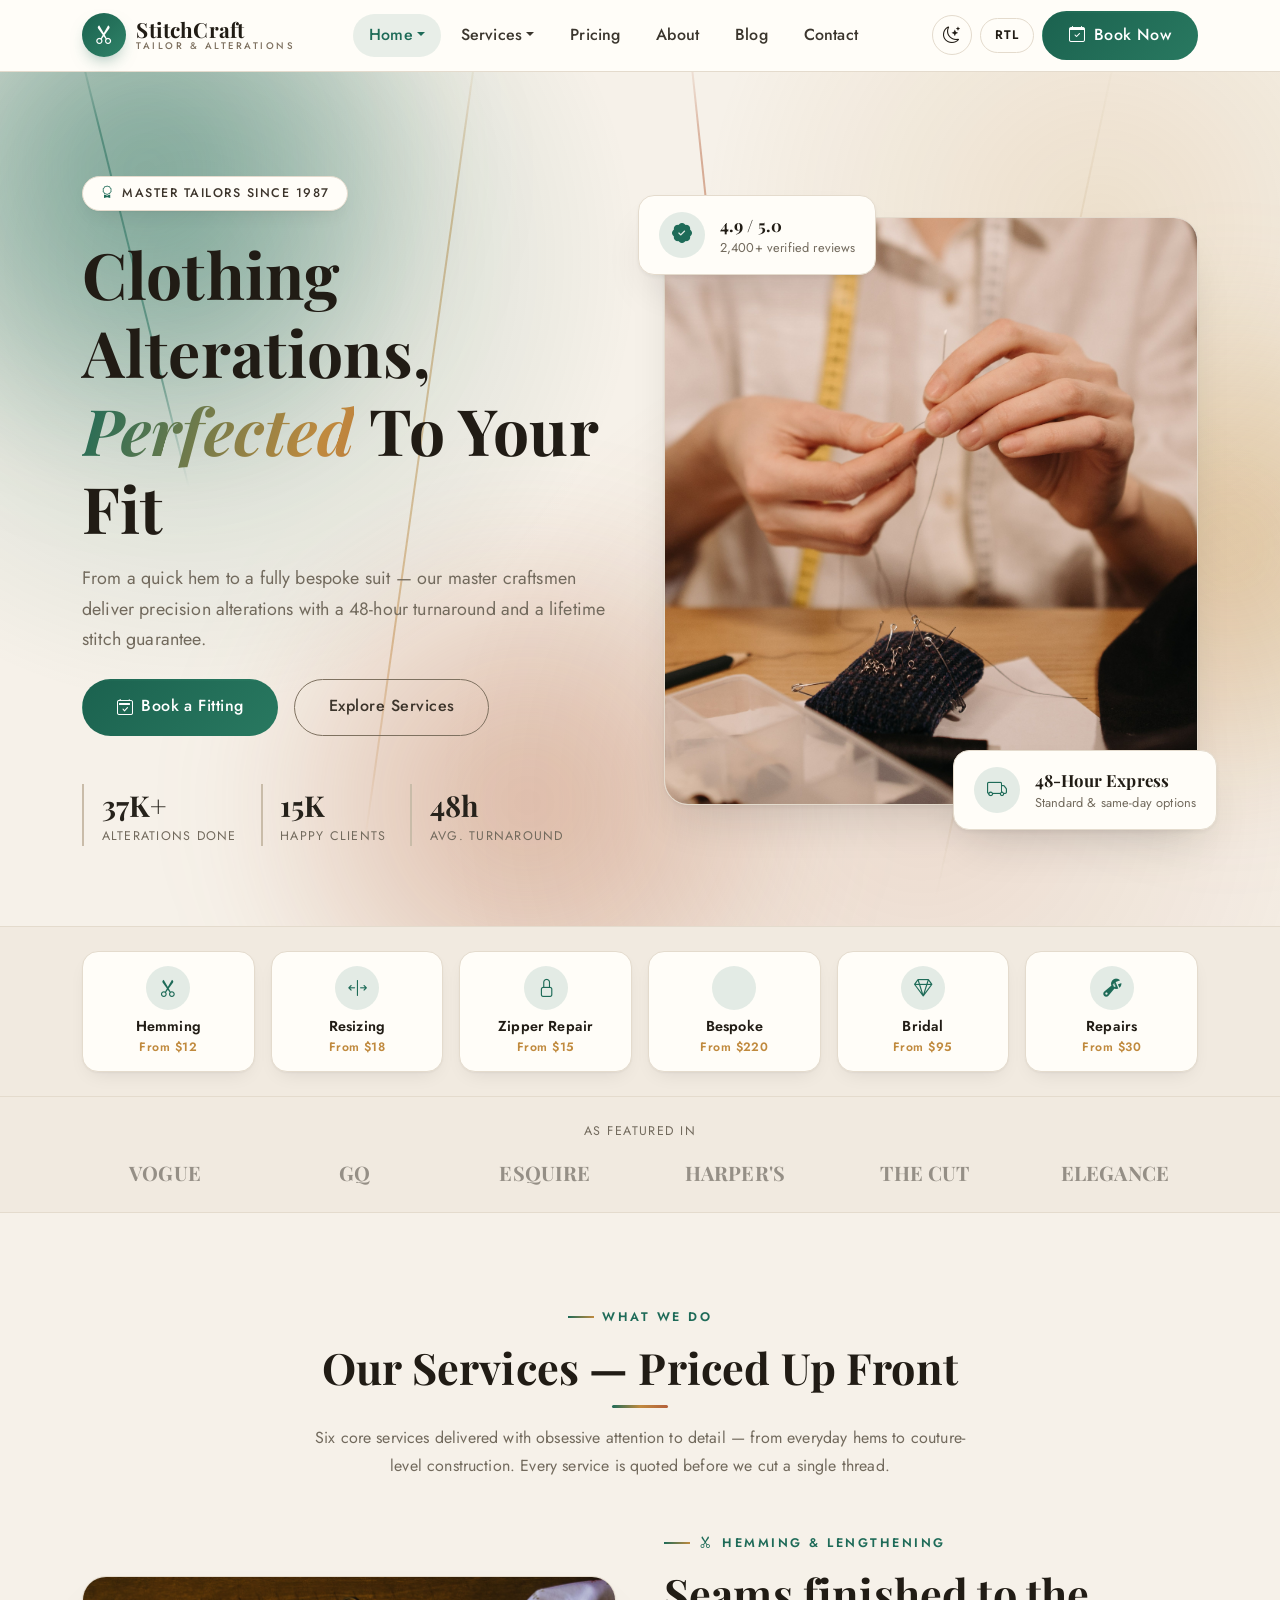
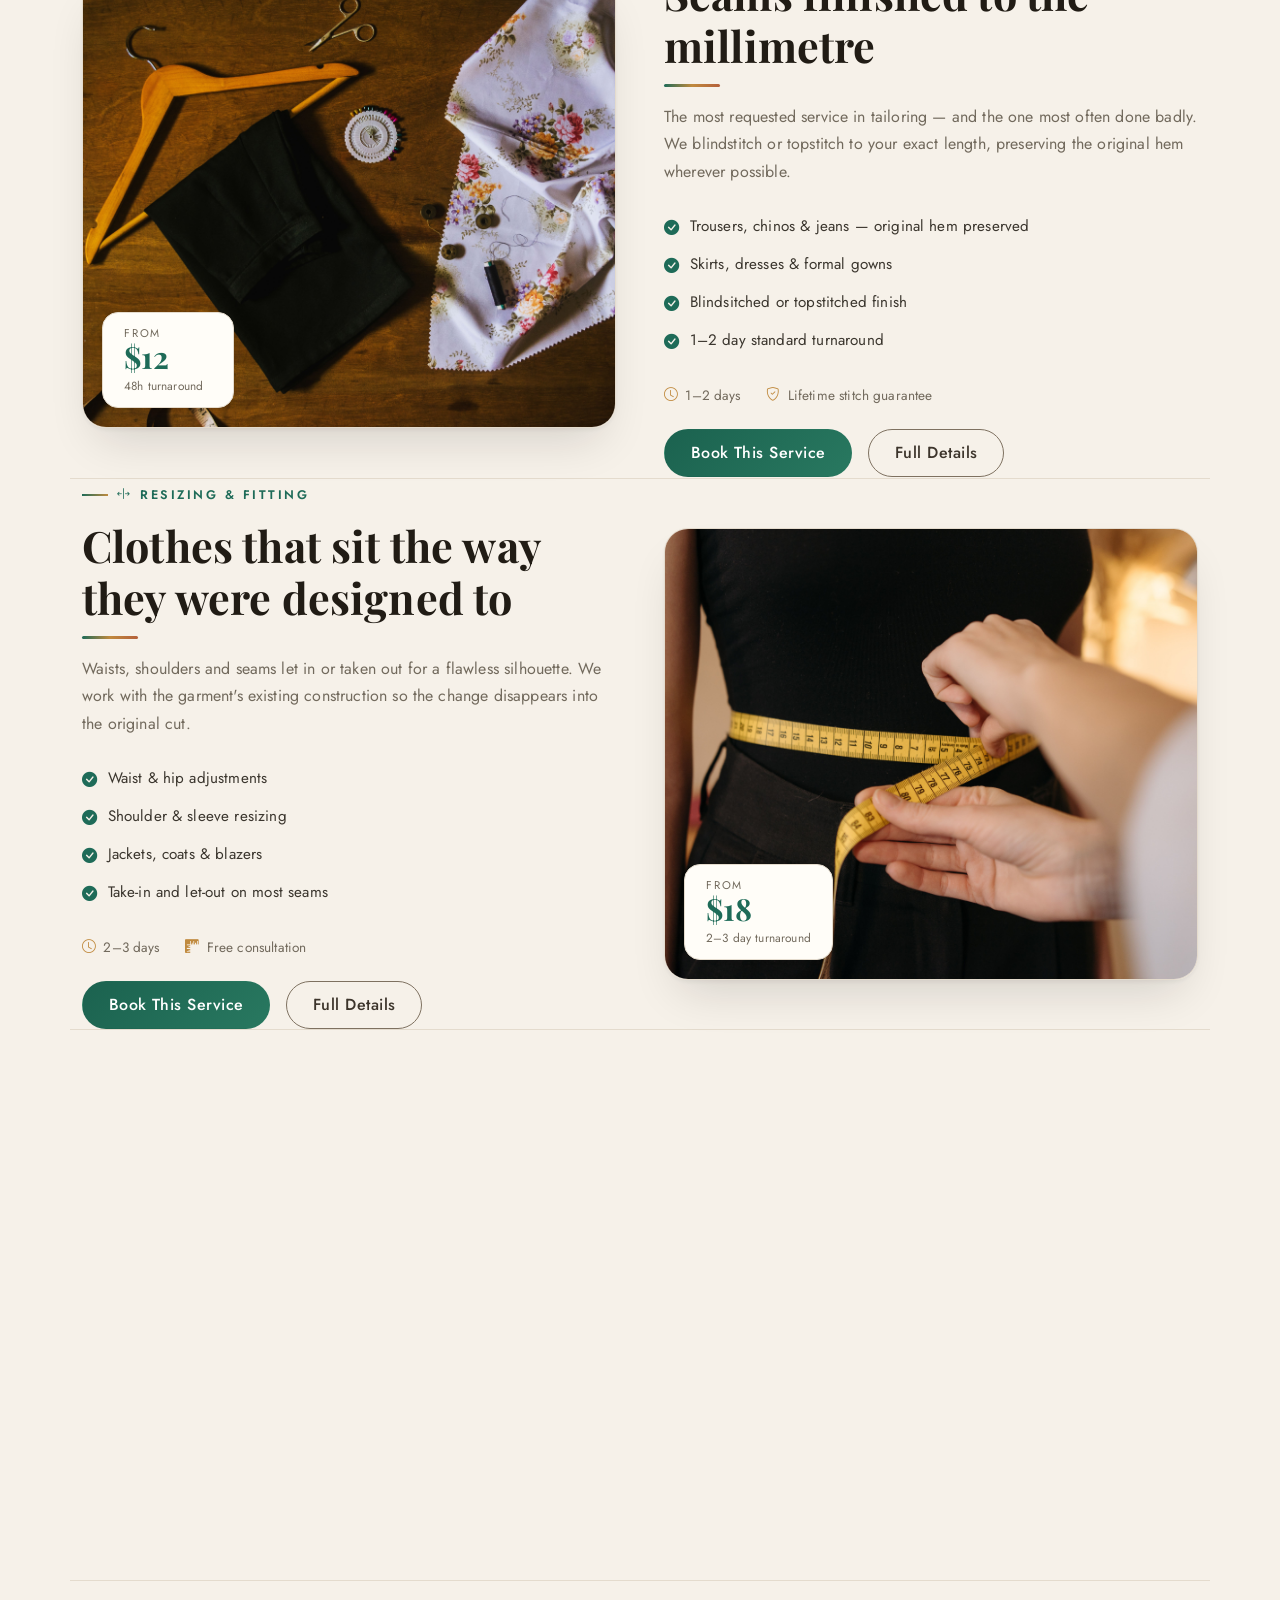
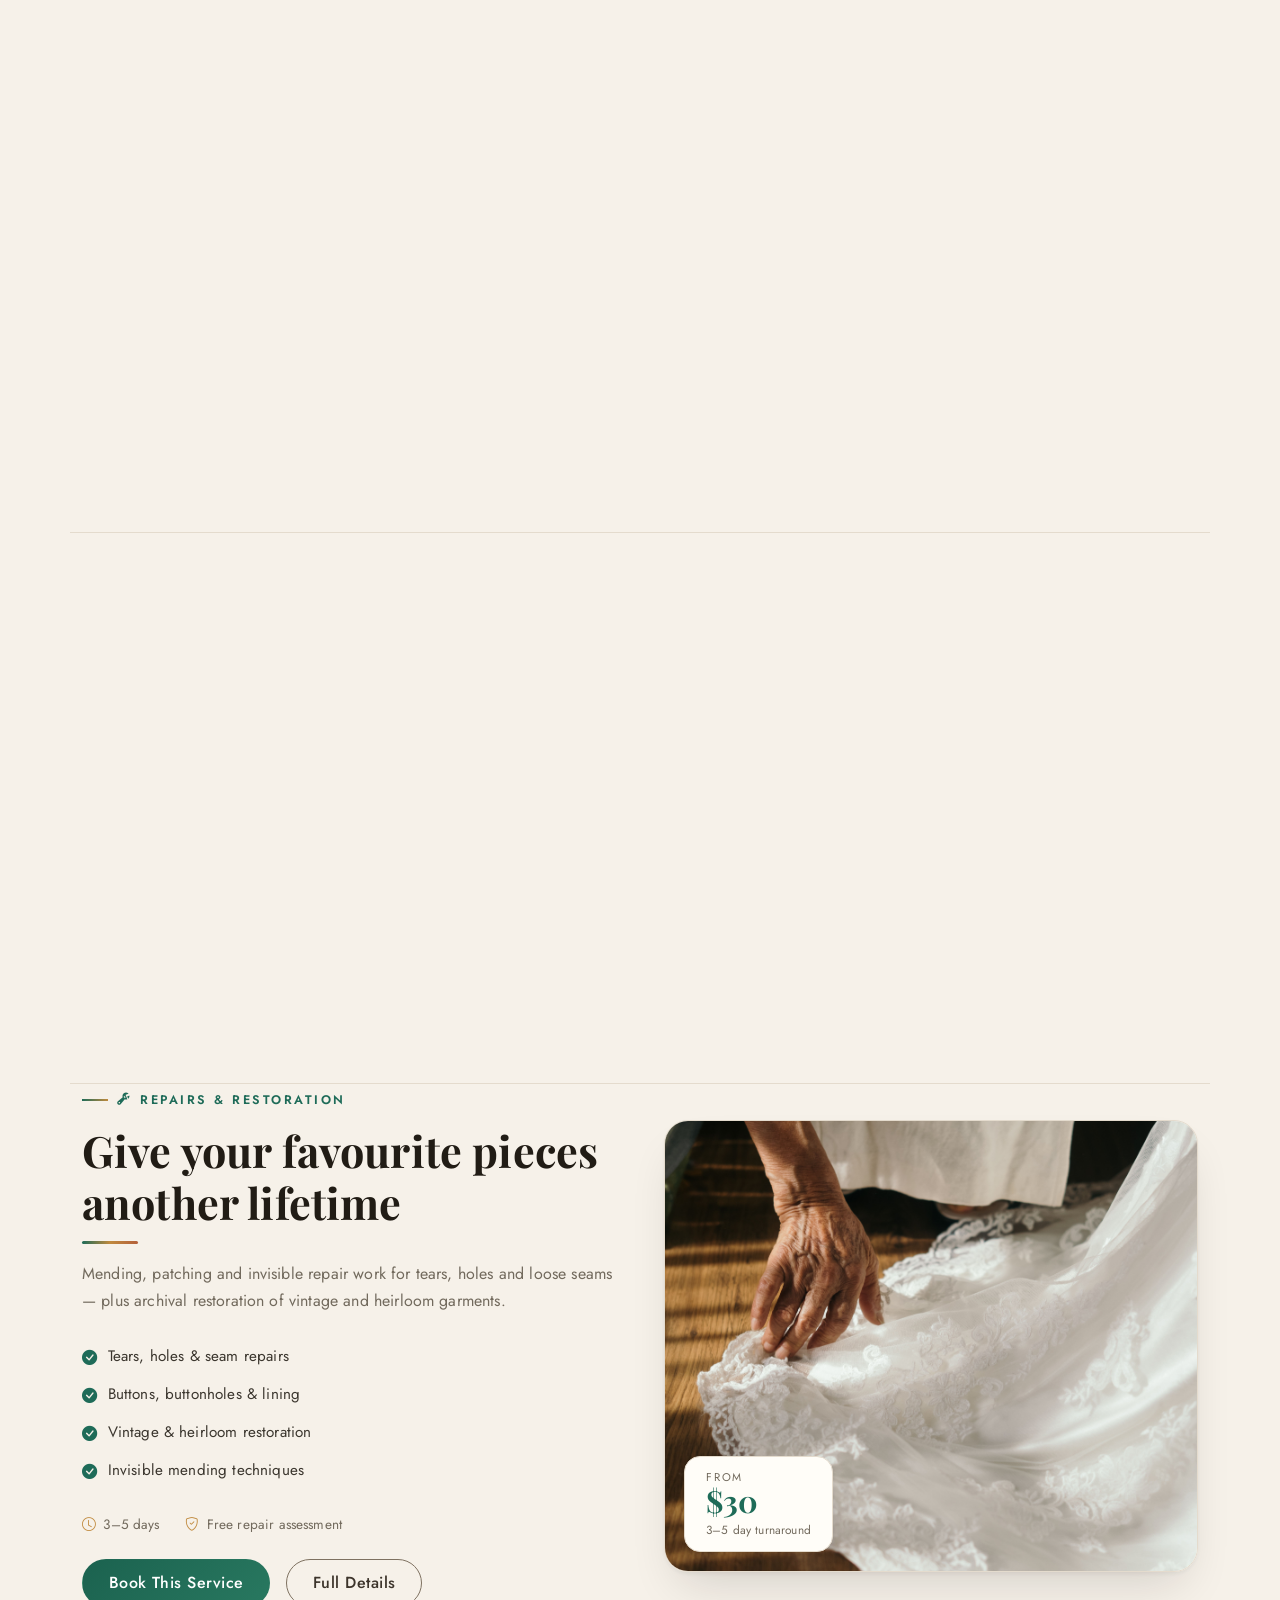
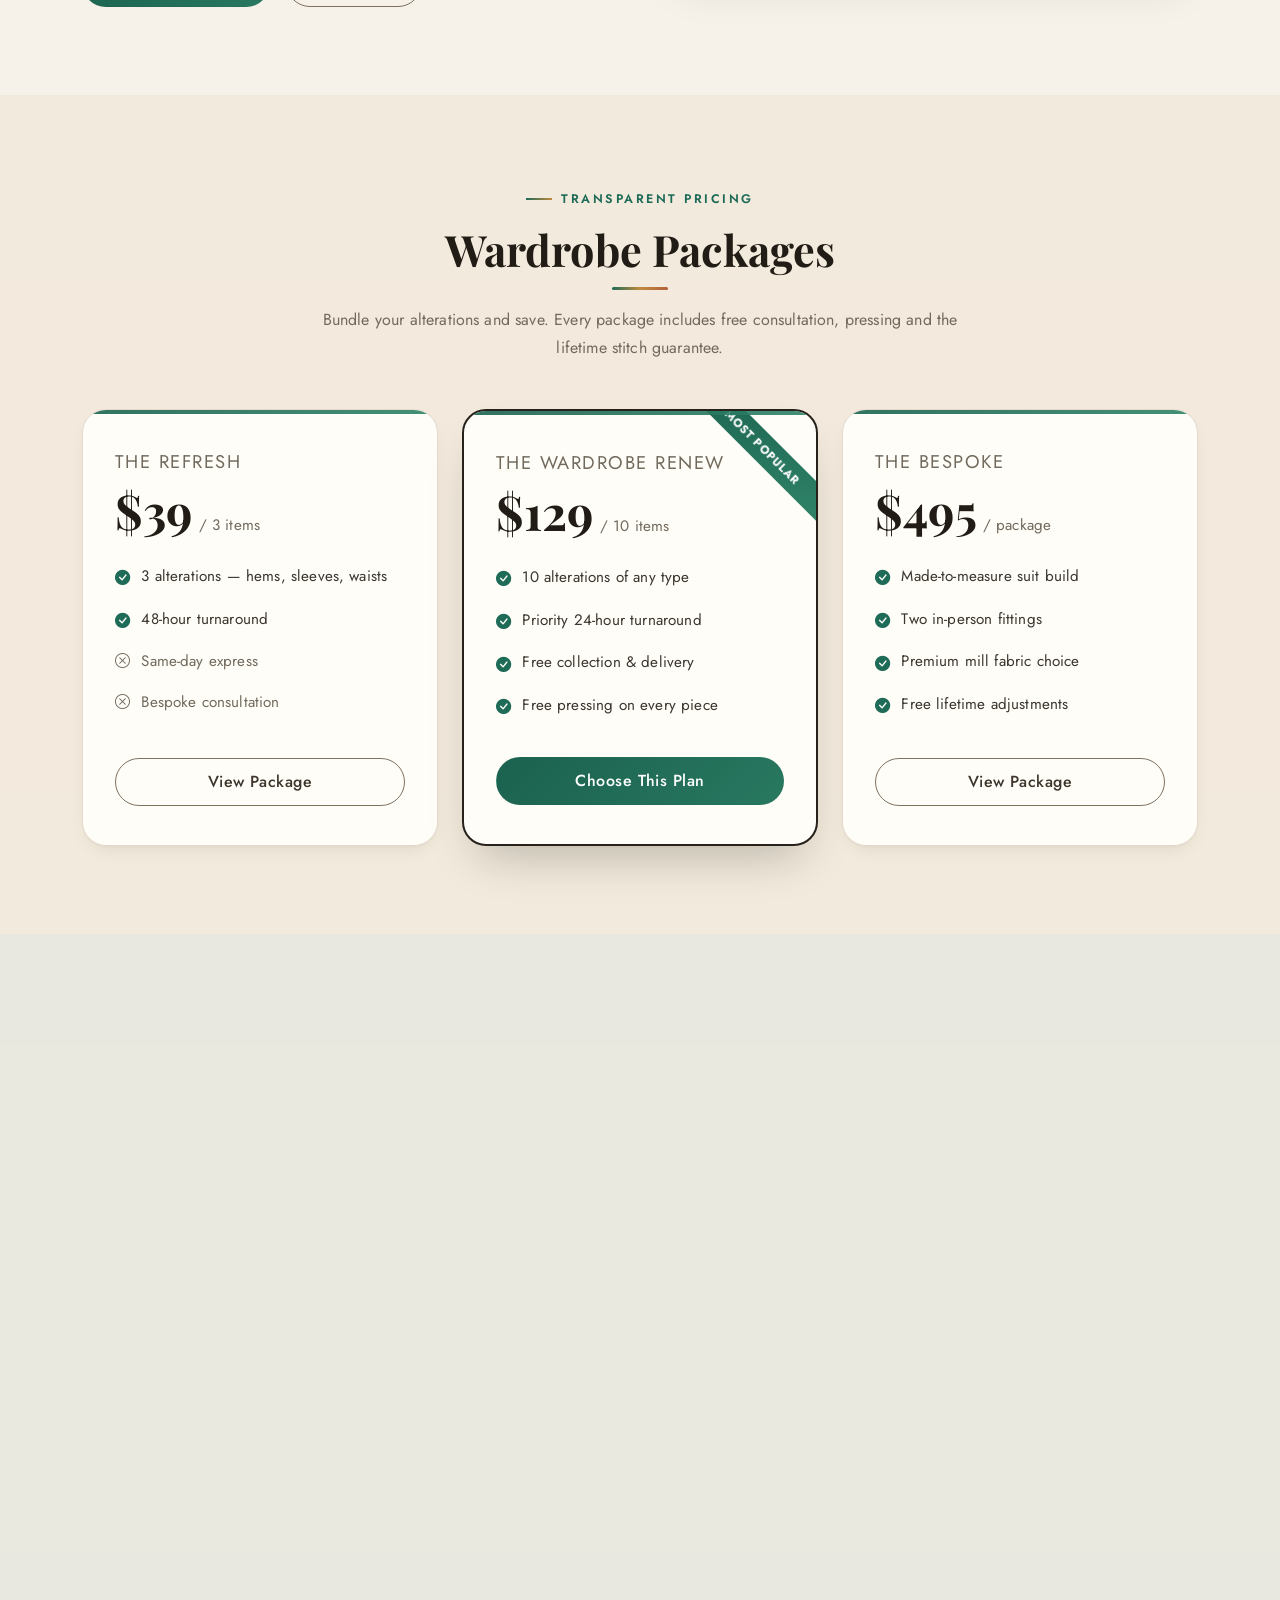
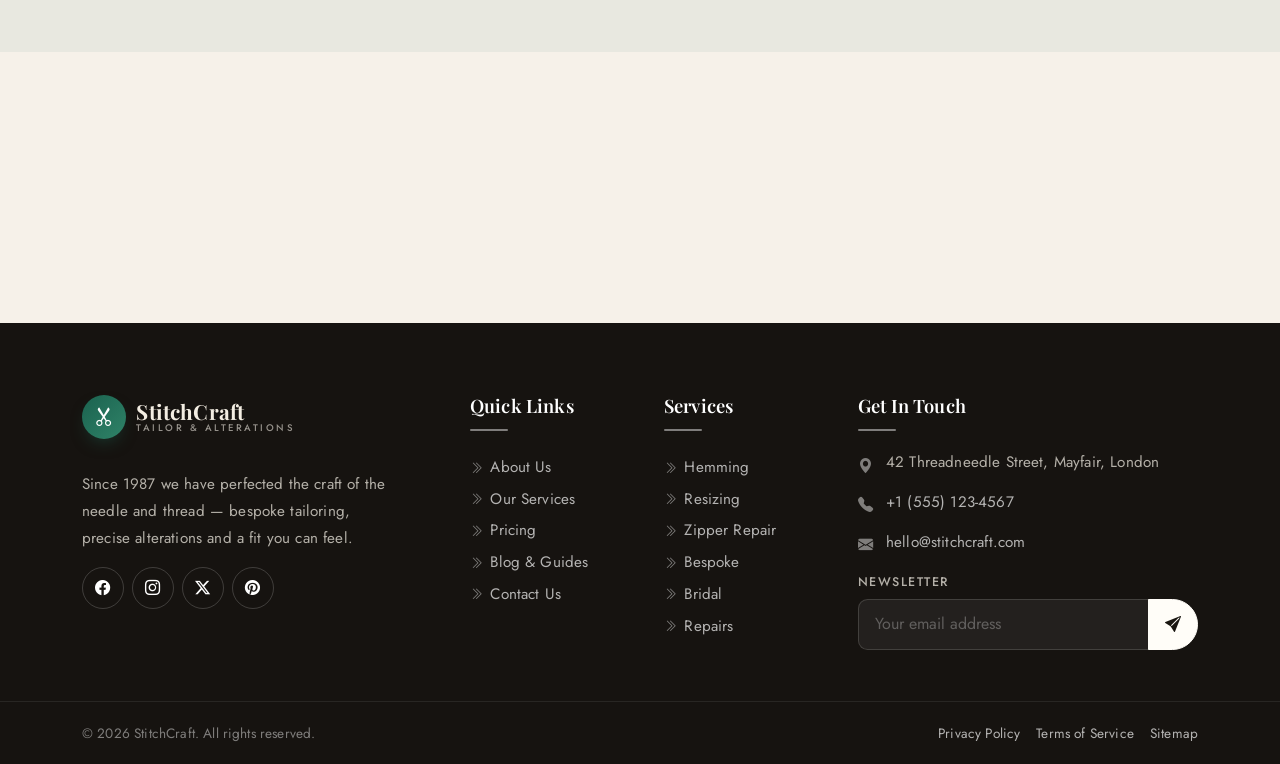
==== commit 6f1e09bb: "updated version" ====
--- a/index.html
+++ b/index.html
@@ -12,7 +12,7 @@
   <meta property="og:description" content="Precision alterations and bespoke tailoring. A fit you can feel.">
   <meta property="og:type" content="website">
 
-  <link rel="icon" href="data:image/svg+xml,%3Csvg xmlns='http://www.w3.org/2000/svg' viewBox='0 0 100 100'%3E%3Ccircle cx='50' cy='50' r='48' fill='%231f1f1d'/%3E%3Ctext x='50' y='66' font-size='46' text-anchor='middle'%3E%E2%9C%82%3C/text%3E%3C/svg%3E">
+  <link rel="icon" href="data:image/svg+xml,%3Csvg xmlns='http://www.w3.org/2000/svg' viewBox='0 0 100 100'%3E%3Ccircle cx='50' cy='50' r='48' fill='%2326221b'/%3E%3Ctext x='50' y='66' font-size='46' text-anchor='middle'%3E%E2%9C%82%3C/text%3E%3C/svg%3E">
 
   <!-- Fonts -->
   <link rel="preconnect" href="https://fonts.googleapis.com">
@@ -61,7 +61,7 @@
             </p>
             <div class="d-flex flex-wrap gap-3 mb-5">
               <a href="home-2.html#booking" class="btn btn-accent btn-lg"><i class="bi bi-calendar2-check me-2"></i>Book a Fitting</a>
-              <a href="services.html" class="btn btn-outline-dark btn-lg">Explore Services</a>
+              <a href="#services-hub" class="btn btn-outline-dark btn-lg">Explore Services</a>
             </div>
             <!-- Inline stats -->
             <div class="hero-stats d-flex gap-4 flex-wrap">
@@ -84,8 +84,8 @@
           <div class="col-lg-6">
             <div class="hero-media">
               <div class="hero-img-frame">
-                <!-- Garment rack illustration -->
-                <img src="assets/images/index-1.webp" alt="Tailored garments hanging on a rack">
+                <!-- Tailoring in progress -->
+                <img src="assets/images/pexels-pavel-danilyuk-6461169.jpg" style="object-position:center 30%;" alt="Master tailor at work at the sewing machine">
               </div>
               <!-- Floating stat cards -->
               <div class="hero-float-card hero-float-card-1">
@@ -103,6 +103,58 @@
                 </div>
               </div>
             </div>
+          </div>
+        </div>
+      </div>
+    </section>
+
+    <!-- ============================================================
+         QUICK-JUMP — browse by service
+         ============================================================ -->
+    <section class="py-4 bg-surface-2 border-top border-bottom quick-jump-wrap">
+      <div class="container">
+        <div class="row g-2 g-lg-3">
+          <div class="col-6 col-md-4 col-lg-2">
+            <a class="quick-pill" href="#service-hemming">
+              <span class="qi"><i class="bi bi-scissors"></i></span>
+              <span class="qn">Hemming</span>
+              <span class="qr">From $12</span>
+            </a>
+          </div>
+          <div class="col-6 col-md-4 col-lg-2">
+            <a class="quick-pill" href="#service-resizing">
+              <span class="qi"><i class="bi bi-arrows-expand-vertical"></i></span>
+              <span class="qn">Resizing</span>
+              <span class="qr">From $18</span>
+            </a>
+          </div>
+          <div class="col-6 col-md-4 col-lg-2">
+            <a class="quick-pill" href="#service-zipper">
+              <span class="qi"><i class="bi bi-lock"></i></span>
+              <span class="qn">Zipper Repair</span>
+              <span class="qr">From $15</span>
+            </a>
+          </div>
+          <div class="col-6 col-md-4 col-lg-2">
+            <a class="quick-pill" href="#service-tailoring">
+              <span class="qi"><i class="bi bi-pencil-ruler"></i></span>
+              <span class="qn">Bespoke</span>
+              <span class="qr">From $220</span>
+            </a>
+          </div>
+          <div class="col-6 col-md-4 col-lg-2">
+            <a class="quick-pill" href="#service-bridal">
+              <span class="qi"><i class="bi bi-gem"></i></span>
+              <span class="qn">Bridal</span>
+              <span class="qr">From $95</span>
+            </a>
+          </div>
+          <div class="col-6 col-md-4 col-lg-2">
+            <a class="quick-pill" href="#service-restoration">
+              <span class="qi"><i class="bi bi-wrench-adjustable"></i></span>
+              <span class="qn">Repairs</span>
+              <span class="qr">From $30</span>
+            </a>
           </div>
         </div>
       </div>
@@ -126,80 +178,255 @@
     </section>
 
     <!-- ============================================================
-         SERVICES GRID
-         ============================================================ -->
-    <section class="section bg-surface-2 services-compact">
+         SERVICES HUB — six core services, deep sections
+         ============================================================ -->
+    <section class="section" id="services-hub">
       <div class="container">
         <div class="text-center mb-5 reveal">
           <span class="eyebrow justify-content-center">What We Do</span>
-          <h2 class="section-title">Signature Alteration Services</h2>
-          <p class="section-lead mx-auto mt-3">Six core services delivered with obsessive attention to detail — from everyday hems to couture-level construction.</p>
-        </div>
-
-        <div class="row g-4 reveal-stagger">
-          <!-- Service 1 -->
+          <h2 class="section-title">Our Services — Priced Up Front</h2>
+          <p class="section-lead mx-auto mt-3">Six core services delivered with obsessive attention to detail — from everyday hems to couture-level construction. Every service is quoted before we cut a single thread.</p>
+        </div>
+      </div>
+
+      <!-- Service 1 — Hemming -->
+      <div class="container service-spot" id="service-hemming">
+        <div class="row g-4 g-lg-5 align-items-center">
+          <div class="col-lg-6 reveal">
+            <div class="spot-media">
+              <img src="assets/images/service-1.webp" alt="Trouser hemming at StitchCraft">
+              <div class="spot-price"><span class="sp-label">From</span><span class="sp-num">$12</span><span class="sp-sub">48h turnaround</span></div>
+            </div>
+          </div>
+          <div class="col-lg-6 reveal">
+            <span class="eyebrow"><i class="bi bi-scissors"></i> Hemming &amp; Lengthening</span>
+            <h2 class="section-title mb-3">Seams finished to the millimetre</h2>
+            <p class="section-lead mb-4">The most requested service in tailoring — and the one most often done badly. We blindstitch or topstitch to your exact length, preserving the original hem wherever possible.</p>
+            <ul class="included-list mb-4">
+              <li><i class="bi bi-check-circle-fill"></i>Trousers, chinos &amp; jeans — original hem preserved</li>
+              <li><i class="bi bi-check-circle-fill"></i>Skirts, dresses &amp; formal gowns</li>
+              <li><i class="bi bi-check-circle-fill"></i>Blindsitched or topstitched finish</li>
+              <li><i class="bi bi-check-circle-fill"></i>1–2 day standard turnaround</li>
+            </ul>
+            <div class="spot-meta mb-4">
+              <span><i class="bi bi-clock"></i> 1–2 days</span>
+              <span><i class="bi bi-shield-check"></i> Lifetime stitch guarantee</span>
+            </div>
+            <div class="d-flex flex-wrap gap-3">
+              <a href="home-2.html#booking" class="btn btn-accent">Book This Service</a>
+              <a href="service-details.html#hemming" class="btn btn-outline-dark">Full Details</a>
+            </div>
+          </div>
+        </div>
+      </div>
+
+      <!-- Service 2 — Resizing -->
+      <div class="container service-spot" id="service-resizing">
+        <div class="row g-4 g-lg-5 align-items-center">
+          <div class="col-lg-6 order-lg-2 reveal">
+            <div class="spot-media">
+              <img src="assets/images/service-2.webp" alt="Waist and size adjustment at StitchCraft">
+              <div class="spot-price"><span class="sp-label">From</span><span class="sp-num">$18</span><span class="sp-sub">2–3 day turnaround</span></div>
+            </div>
+          </div>
+          <div class="col-lg-6 order-lg-1 reveal">
+            <span class="eyebrow"><i class="bi bi-arrows-expand-vertical"></i> Resizing &amp; Fitting</span>
+            <h2 class="section-title mb-3">Clothes that sit the way they were designed to</h2>
+            <p class="section-lead mb-4">Waists, shoulders and seams let in or taken out for a flawless silhouette. We work with the garment's existing construction so the change disappears into the original cut.</p>
+            <ul class="included-list mb-4">
+              <li><i class="bi bi-check-circle-fill"></i>Waist &amp; hip adjustments</li>
+              <li><i class="bi bi-check-circle-fill"></i>Shoulder &amp; sleeve resizing</li>
+              <li><i class="bi bi-check-circle-fill"></i>Jackets, coats &amp; blazers</li>
+              <li><i class="bi bi-check-circle-fill"></i>Take-in and let-out on most seams</li>
+            </ul>
+            <div class="spot-meta mb-4">
+              <span><i class="bi bi-clock"></i> 2–3 days</span>
+              <span><i class="bi bi-rulers"></i> Free consultation</span>
+            </div>
+            <div class="d-flex flex-wrap gap-3">
+              <a href="home-2.html#booking" class="btn btn-accent">Book This Service</a>
+              <a href="service-details.html#resizing" class="btn btn-outline-dark">Full Details</a>
+            </div>
+          </div>
+        </div>
+      </div>
+
+      <!-- Service 3 — Zipper -->
+      <div class="container service-spot" id="service-zipper">
+        <div class="row g-4 g-lg-5 align-items-center">
+          <div class="col-lg-6 reveal">
+            <div class="spot-media">
+              <img src="assets/images/service-4.webp" alt="Zipper repair at StitchCraft">
+              <div class="spot-price"><span class="sp-label">From</span><span class="sp-num">$15</span><span class="sp-sub">Same-day option</span></div>
+            </div>
+          </div>
+          <div class="col-lg-6 reveal">
+            <span class="eyebrow"><i class="bi bi-lock"></i> Zipper Repair &amp; Replacement</span>
+            <h2 class="section-title mb-3">Stuck zips fixed while you wait</h2>
+            <p class="section-lead mb-4">Frozen sliders, broken teeth and separated tracks on jeans, jackets and dresses. Where possible we rebuild the existing zip; otherwise we install a matched, heavy-duty replacement.</p>
+            <ul class="included-list mb-4">
+              <li><i class="bi bi-check-circle-fill"></i>Frozen &amp; jammed sliders freed</li>
+              <li><i class="bi bi-check-circle-fill"></i>Broken teeth &amp; separated tracks</li>
+              <li><i class="bi bi-check-circle-fill"></i>Replacement zips in any length &amp; colour</li>
+              <li><i class="bi bi-check-circle-fill"></i>24-hour standard turnaround</li>
+            </ul>
+            <div class="spot-meta mb-4">
+              <span><i class="bi bi-clock"></i> 24 hours</span>
+              <span><i class="bi bi-lightning-charge"></i> Same-day express available</span>
+            </div>
+            <div class="d-flex flex-wrap gap-3">
+              <a href="home-2.html#booking" class="btn btn-accent">Book This Service</a>
+              <a href="service-details.html#zipper" class="btn btn-outline-dark">Full Details</a>
+            </div>
+          </div>
+        </div>
+      </div>
+
+      <!-- Service 4 — Bespoke -->
+      <div class="container service-spot" id="service-tailoring">
+        <div class="row g-4 g-lg-5 align-items-center">
+          <div class="col-lg-6 order-lg-2 reveal">
+            <div class="spot-media">
+              <img src="assets/images/service-7.webp" alt="Made-to-measure suit at StitchCraft">
+              <div class="spot-price"><span class="sp-label">From</span><span class="sp-num">$220</span><span class="sp-sub">2–4 week lead time</span></div>
+            </div>
+          </div>
+          <div class="col-lg-6 order-lg-1 reveal">
+            <span class="eyebrow"><i class="bi bi-pencil-ruler"></i> Bespoke &amp; Custom Tailoring</span>
+            <h2 class="section-title mb-3">Garments cut around you, not off a rack</h2>
+            <p class="section-lead mb-4">Made-to-measure suits, dress shirts and outerwear built from a 27-point measurement, two in-person fittings and cloth chosen with your tailor at the table.</p>
+            <ul class="included-list mb-4">
+              <li><i class="bi bi-check-circle-fill"></i>Made-to-measure suits</li>
+              <li><i class="bi bi-check-circle-fill"></i>Custom dress shirts</li>
+              <li><i class="bi bi-check-circle-fill"></i>Fabric consultation in-store</li>
+              <li><i class="bi bi-check-circle-fill"></i>Two in-person fittings included</li>
+            </ul>
+            <div class="spot-meta mb-4">
+              <span><i class="bi bi-clock"></i> 2–4 weeks</span>
+              <span><i class="bi bi-gem"></i> Premium mill fabrics</span>
+            </div>
+            <div class="d-flex flex-wrap gap-3">
+              <a href="home-2.html#booking" class="btn btn-accent">Book This Service</a>
+              <a href="service-details.html#tailoring" class="btn btn-outline-dark">Full Details</a>
+            </div>
+          </div>
+        </div>
+      </div>
+
+      <!-- Service 5 — Bridal -->
+      <div class="container service-spot" id="service-bridal">
+        <div class="row g-4 g-lg-5 align-items-center">
+          <div class="col-lg-6 reveal">
+            <div class="spot-media">
+              <img src="assets/images/service-9.webp" alt="Wedding gown alterations at StitchCraft">
+              <div class="spot-price"><span class="sp-label">From</span><span class="sp-num">$95</span><span class="sp-sub">2–3 week lead time</span></div>
+            </div>
+          </div>
+          <div class="col-lg-6 reveal">
+            <span class="eyebrow"><i class="bi bi-gem"></i> Wedding &amp; Bridal Alterations</span>
+            <h2 class="section-title mb-3">Your gown, handled like the centrepiece it is</h2>
+            <p class="section-lead mb-4">Bustles, corsets, beaded lace and delicate hems — altered by specialists who work with couture construction, and kept safe on-site until the morning of your day.</p>
+            <ul class="included-list mb-4">
+              <li><i class="bi bi-check-circle-fill"></i>Bustle &amp; train fitting</li>
+              <li><i class="bi bi-check-circle-fill"></i>Corset &amp; bodice tailoring</li>
+              <li><i class="bi bi-check-circle-fill"></i>Lace, beading &amp; hemwork</li>
+              <li><i class="bi bi-check-circle-fill"></i>Gown kept on-site until your day</li>
+            </ul>
+            <div class="spot-meta mb-4">
+              <span><i class="bi bi-clock"></i> 2–3 weeks</span>
+              <span><i class="bi bi-shield-check"></i> Private fitting room</span>
+            </div>
+            <div class="d-flex flex-wrap gap-3">
+              <a href="home-2.html#booking" class="btn btn-accent">Book This Service</a>
+              <a href="service-details.html#bridal" class="btn btn-outline-dark">Full Details</a>
+            </div>
+          </div>
+        </div>
+      </div>
+
+      <!-- Service 6 — Repairs & Restoration -->
+      <div class="container service-spot" id="service-restoration">
+        <div class="row g-4 g-lg-5 align-items-center">
+          <div class="col-lg-6 order-lg-2 reveal">
+            <div class="spot-media">
+              <img src="assets/images/service-6.webp" alt="Vintage restoration at StitchCraft">
+              <div class="spot-price"><span class="sp-label">From</span><span class="sp-num">$30</span><span class="sp-sub">3–5 day turnaround</span></div>
+            </div>
+          </div>
+          <div class="col-lg-6 order-lg-1 reveal">
+            <span class="eyebrow"><i class="bi bi-wrench-adjustable"></i> Repairs &amp; Restoration</span>
+            <h2 class="section-title mb-3">Give your favourite pieces another lifetime</h2>
+            <p class="section-lead mb-4">Mending, patching and invisible repair work for tears, holes and loose seams — plus archival restoration of vintage and heirloom garments.</p>
+            <ul class="included-list mb-4">
+              <li><i class="bi bi-check-circle-fill"></i>Tears, holes &amp; seam repairs</li>
+              <li><i class="bi bi-check-circle-fill"></i>Buttons, buttonholes &amp; lining</li>
+              <li><i class="bi bi-check-circle-fill"></i>Vintage &amp; heirloom restoration</li>
+              <li><i class="bi bi-check-circle-fill"></i>Invisible mending techniques</li>
+            </ul>
+            <div class="spot-meta mb-4">
+              <span><i class="bi bi-clock"></i> 3–5 days</span>
+              <span><i class="bi bi-shield-check"></i> Free repair assessment</span>
+            </div>
+            <div class="d-flex flex-wrap gap-3">
+              <a href="home-2.html#booking" class="btn btn-accent">Book This Service</a>
+              <a href="service-details.html#restoration" class="btn btn-outline-dark">Full Details</a>
+            </div>
+          </div>
+        </div>
+      </div>
+    </section>
+
+    <!-- ============================================================
+         PRICING SNAPSHOT — price-led packages
+         ============================================================ -->
+    <section class="section bg-tint-2">
+      <div class="container">
+        <div class="text-center mb-5 reveal">
+          <span class="eyebrow justify-content-center">Transparent Pricing</span>
+          <h2 class="section-title">Wardrobe Packages</h2>
+          <p class="section-lead mx-auto mt-3">Bundle your alterations and save. Every package includes free consultation, pressing and the lifetime stitch guarantee.</p>
+        </div>
+        <div class="row g-4 reveal-stagger justify-content-center">
           <div class="col-md-6 col-lg-4 reveal">
-            <article class="feature-card service-price-card">
-              <div class="feature-icon"><i class="bi bi-scissors"></i></div>
-              <h5><a href="service-details.html#hemming" class="stretched-link text-reset">Hemming &amp; Lengthening</a></h5>
-              <p>Trousers, skirts, jeans and dresses — blindsitched or topstitched to the exact length you need.</p>
-              <div class="service-meta"><span><i class="bi bi-clock me-1"></i>1–2 days</span><span class="link-arrow">Details <i class="bi bi-arrow-right"></i></span></div>
-            </article>
-          </div>
-
-          <!-- Service 2 -->
+            <div class="pricing-card">
+              <div class="pricing-plan-name">The Refresh</div>
+              <div class="pricing-amount">$39<small> / 3 items</small></div>
+              <ul class="pricing-features">
+                <li><i class="bi bi-check-circle-fill"></i>3 alterations — hems, sleeves, waists</li>
+                <li><i class="bi bi-check-circle-fill"></i>48-hour turnaround</li>
+                <li class="dim"><i class="bi bi-x-circle"></i>Same-day express</li>
+                <li class="dim"><i class="bi bi-x-circle"></i>Bespoke consultation</li>
+              </ul>
+              <a href="pricing.html" class="btn btn-outline-dark w-100">View Package</a>
+            </div>
+          </div>
           <div class="col-md-6 col-lg-4 reveal">
-            <article class="feature-card service-price-card">
-              <div class="feature-icon"><i class="bi bi-arrows-collapse"></i></div>
-              <h5><a href="service-details.html#resizing" class="stretched-link text-reset">Resizing &amp; Fitting</a></h5>
-              <p>Waists, shoulders, seams — take garments in or let them out for a flawless silhouette.</p>
-              <div class="service-meta"><span><i class="bi bi-clock me-1"></i>2–3 days</span><span class="link-arrow">Details <i class="bi bi-arrow-right"></i></span></div>
-            </article>
-          </div>
-
-          <!-- Service 3 -->
+            <div class="pricing-card featured">
+              <span class="pricing-ribbon">Most Popular</span>
+              <div class="pricing-plan-name">The Wardrobe Renew</div>
+              <div class="pricing-amount">$129<small> / 10 items</small></div>
+              <ul class="pricing-features">
+                <li><i class="bi bi-check-circle-fill"></i>10 alterations of any type</li>
+                <li><i class="bi bi-check-circle-fill"></i>Priority 24-hour turnaround</li>
+                <li><i class="bi bi-check-circle-fill"></i>Free collection &amp; delivery</li>
+                <li><i class="bi bi-check-circle-fill"></i>Free pressing on every piece</li>
+              </ul>
+              <a href="pricing.html" class="btn btn-accent w-100">Choose This Plan</a>
+            </div>
+          </div>
           <div class="col-md-6 col-lg-4 reveal">
-            <article class="feature-card service-price-card">
-              <div class="feature-icon"><i class="bi bi-unlock"></i></div>
-              <h5><a href="service-details.html#zipper" class="stretched-link text-reset">Zipper Repair &amp; Replacement</a></h5>
-              <p>Frozen zips, broken teeth, missing sliders — restored or fully replaced in any length.</p>
-              <div class="service-meta"><span><i class="bi bi-clock me-1"></i>24 hours</span><span class="link-arrow">Details <i class="bi bi-arrow-right"></i></span></div>
-            </article>
-          </div>
-
-          <!-- Service 4 -->
-          <div class="col-md-6 col-lg-4 reveal">
-            <article class="feature-card service-price-card">
-              <div class="feature-icon"><i class="bi bi-threads"></i></div>
-              <h5><a href="service-details.html#tailoring" class="stretched-link text-reset">Bespoke &amp; Custom Tailoring</a></h5>
-              <p>Made-to-measure suits, shirts and outerwear cut to your measurements and style.</p>
-              <div class="service-meta"><span><i class="bi bi-clock me-1"></i>2–4 weeks</span><span class="link-arrow">Details <i class="bi bi-arrow-right"></i></span></div>
-            </article>
-          </div>
-
-          <!-- Service 5 -->
-          <div class="col-md-6 col-lg-4 reveal">
-            <article class="feature-card service-price-card">
-              <div class="feature-icon"><i class="bi bi-flower2"></i></div>
-              <h5><a href="service-details.html#bridal" class="stretched-link text-reset">Wedding &amp; Bridal Alterations</a></h5>
-              <p>Bustles, corsets, lace and hems — gowns perfected for the biggest day of all.</p>
-              <div class="service-meta"><span><i class="bi bi-clock me-1"></i>2–3 weeks</span><span class="link-arrow">Details <i class="bi bi-arrow-right"></i></span></div>
-            </article>
-          </div>
-
-          <!-- Service 6 -->
-          <div class="col-md-6 col-lg-4 reveal">
-            <article class="feature-card service-price-card">
-              <div class="feature-icon"><i class="bi bi-wrench"></i></div>
-              <h5><a href="service-details.html#restoration" class="stretched-link text-reset">Repairs &amp; Restoration</a></h5>
-              <p>Mending, patching and preserving vintage and heirloom pieces with archival techniques.</p>
-              <div class="service-meta"><span><i class="bi bi-clock me-1"></i>3–5 days</span><span class="link-arrow">Details <i class="bi bi-arrow-right"></i></span></div>
-            </article>
-          </div>
-        </div>
-
-        <div class="text-center mt-5 reveal">
-          <a href="services.html" class="btn btn-outline-dark btn-lg">View All Services <i class="bi bi-arrow-right ms-1"></i></a>
+            <div class="pricing-card">
+              <div class="pricing-plan-name">The Bespoke</div>
+              <div class="pricing-amount">$495<small> / package</small></div>
+              <ul class="pricing-features">
+                <li><i class="bi bi-check-circle-fill"></i>Made-to-measure suit build</li>
+                <li><i class="bi bi-check-circle-fill"></i>Two in-person fittings</li>
+                <li><i class="bi bi-check-circle-fill"></i>Premium mill fabric choice</li>
+                <li><i class="bi bi-check-circle-fill"></i>Free lifetime adjustments</li>
+              </ul>
+              <a href="pricing.html" class="btn btn-outline-dark w-100">View Package</a>
+            </div>
+          </div>
         </div>
       </div>
     </section>
@@ -214,7 +441,7 @@
             <span class="eyebrow">Why StitchCraft</span>
             <h2 class="section-title mb-3">Craftsmanship You Can Measure</h2>
             <p class="section-lead mb-4">Every alteration passes through four pairs of hands and a 27-point quality check before it ever reaches your wardrobe.</p>
-            <a href="pricing.html" class="btn btn-dark">See Pricing Guide</a>
+            <a href="pricing.html" class="btn btn-accent">See Pricing Guide</a>
           </div>
           <div class="col-lg-7">
             <div class="row g-4 reveal-stagger">
@@ -253,179 +480,9 @@
     </section>
 
     <!-- ============================================================
-         PROCESS
-         ============================================================ -->
-    <section class="section bg-surface-2">
-      <div class="container">
-        <div class="text-center mb-5 reveal">
-          <span class="eyebrow justify-content-center">How It Works</span>
-          <h2 class="section-title">From Drop-Off to Done</h2>
-          <p class="section-lead mx-auto mt-3">Four simple steps stand between you and the perfect fit.</p>
-        </div>
-        <div class="row g-4 reveal-stagger">
-          <div class="col-md-6 col-lg-3 reveal">
-            <div class="step-item">
-              <div class="step-bubble"><i class="bi bi-calendar-check"></i><span class="step-num">1</span></div>
-              <h6>Book &amp; Drop Off</h6>
-              <p>Book online in 60 seconds, then drop your garment at the counter.</p>
-            </div>
-          </div>
-          <div class="col-md-6 col-lg-3 reveal">
-            <div class="step-item">
-              <div class="step-bubble"><i class="bi bi-rulers"></i><span class="step-num">2</span></div>
-              <h6>Free Consultation</h6>
-              <p>A master tailor measures, pins and agrees the fit with you in person.</p>
-            </div>
-          </div>
-          <div class="col-md-6 col-lg-3 reveal">
-            <div class="step-item">
-              <div class="step-bubble"><i class="bi bi-scissors"></i><span class="step-num">3</span></div>
-              <h6>Expert Alteration</h6>
-              <p>Your piece is cut, stitched and pressed by a certified craftsperson.</p>
-            </div>
-          </div>
-          <div class="col-md-6 col-lg-3 reveal">
-            <div class="step-item">
-              <div class="step-bubble"><i class="bi bi-bag-check"></i><span class="step-num">4</span></div>
-              <h6>Quality Check &amp; Pickup</h6>
-              <p>27-point inspection, final fitting, and your garment is ready.</p>
-            </div>
-          </div>
-        </div>
-      </div>
-    </section>
-
-    <!-- ============================================================
-         STATS BAND (dark)
-         ============================================================ -->
-    <section class="py-5 stats-dark">
-      <div class="container">
-        <div class="row g-4 text-center">
-          <div class="col-6 col-lg-3 reveal">
-            <div class="stat-card">
-              <div class="icon"><i class="bi bi-hand-thumbs-up"></i></div>
-              <div class="counter"><span class="counter" data-count="37">0</span><span class="counter-suffix">K+</span></div>
-              <div class="label">Alterations</div>
-            </div>
-          </div>
-          <div class="col-6 col-lg-3 reveal">
-            <div class="stat-card">
-              <div class="icon"><i class="bi bi-emoji-smile"></i></div>
-              <div class="counter"><span class="counter" data-count="15">0</span><span class="counter-suffix">K+</span></div>
-              <div class="label">Happy Clients</div>
-            </div>
-          </div>
-          <div class="col-6 col-lg-3 reveal">
-            <div class="stat-card">
-              <div class="icon"><i class="bi bi-star"></i></div>
-              <div class="counter"><span class="counter" data-count="4.9" data-decimals="1">0</span></div>
-              <div class="label">Average Rating</div>
-            </div>
-          </div>
-          <div class="col-6 col-lg-3 reveal">
-            <div class="stat-card">
-              <div class="icon"><i class="bi bi-award"></i></div>
-              <div class="counter"><span class="counter" data-count="12">0</span></div>
-              <div class="label">Industry Awards</div>
-            </div>
-          </div>
-        </div>
-      </div>
-    </section>
-
-    <!-- ============================================================
-         TESTIMONIALS
-         ============================================================ -->
-    <section class="section bg-tint-3">
-      <div class="container">
-        <div class="row g-5">
-          <div class="col-lg-4 reveal">
-            <span class="eyebrow">Testimonials</span>
-            <h2 class="section-title mb-3">Loved By Thousands of Perfect-Fit Clients</h2>
-            <p class="section-lead mb-4">Real words from people whose favourite clothes finally fit the way they always should have.</p>
-            <div class="d-flex align-items-center gap-3">
-              <div class="d-flex">
-                <i class="bi bi-star-fill text-body"></i>
-                <i class="bi bi-star-fill text-body"></i>
-                <i class="bi bi-star-fill text-body"></i>
-                <i class="bi bi-star-fill text-body"></i>
-                <i class="bi bi-star-fill text-body"></i>
-              </div>
-              <span class="font-heading fw-bold fs-4">4.9</span>
-              <span class="text-muted-2 fs-7">2,400+ reviews</span>
-            </div>
-          </div>
-
-          <div class="col-lg-8 reveal">
-            <div id="testimonialCarousel" class="carousel slide testimonial-carousel" data-bs-ride="carousel">
-              <div class="carousel-inner">
-                <div class="carousel-item active">
-                  <div class="row g-4">
-                    <div class="col-md-6">
-                      <div class="testimonial-card h-100">
-                        <span class="quote-mark">&ldquo;</span>
-                        <div class="stars"><i class="bi bi-star-fill"></i><i class="bi bi-star-fill"></i><i class="bi bi-star-fill"></i><i class="bi bi-star-fill"></i><i class="bi bi-star-fill"></i></div>
-                        <p>My wedding gown was taken in to perfection three days before the big day. I have never felt so beautiful — or so calm. Thank you StitchCraft!</p>
-                        <div class="testimonial-person">
-                          <span class="avatar">EM</span>
-                          <div><div class="name">Elena Marchetti</div><div class="role">Bride, Wembley</div></div>
-                        </div>
-                      </div>
-                    </div>
-                    <div class="col-md-6">
-                      <div class="testimonial-card h-100">
-                        <span class="quote-mark">&ldquo;</span>
-                        <div class="stars"><i class="bi bi-star-fill"></i><i class="bi bi-star-fill"></i><i class="bi bi-star-fill"></i><i class="bi bi-star-fill"></i><i class="bi bi-star-half"></i></div>
-                        <p>Five suit jackets resized in a week, all perfect. The shoulder work is seamless — you would never know they were altered.</p>
-                        <div class="testimonial-person">
-                          <span class="avatar">JO</span>
-                          <div><div class="name">James Okafor</div><div class="role">Barrister</div></div>
-                        </div>
-                      </div>
-                    </div>
-                  </div>
-                </div>
-                <div class="carousel-item">
-                  <div class="row g-4">
-                    <div class="col-md-6">
-                      <div class="testimonial-card h-100">
-                        <span class="quote-mark">&ldquo;</span>
-                        <div class="stars"><i class="bi bi-star-fill"></i><i class="bi bi-star-fill"></i><i class="bi bi-star-fill"></i><i class="bi bi-star-fill"></i><i class="bi bi-star-fill"></i></div>
-                        <p>My grandmother's 1960s Chanel-style jacket was torn and fragile. They restored it so faithfully I nearly cried. True artisans.</p>
-                        <div class="testimonial-person">
-                          <span class="avatar">SD</span>
-                          <div><div class="name">Sophia Deans</div><div class="role">Vintage Collector</div></div>
-                        </div>
-                      </div>
-                    </div>
-                    <div class="col-md-6">
-                      <div class="testimonial-card h-100">
-                        <span class="quote-mark">&ldquo;</span>
-                        <div class="stars"><i class="bi bi-star-fill"></i><i class="bi bi-star-fill"></i><i class="bi bi-star-fill"></i><i class="bi bi-star-fill"></i><i class="bi bi-star-fill"></i></div>
-                        <p>Same-day express saved my presentation. Pair of trousers hemmed, pressed and delivered by lunch. Exceptional service.</p>
-                        <div class="testimonial-person">
-                          <span class="avatar">MR</span>
-                          <div><div class="name">Marcus Reid</div><div class="role">Consultant</div></div>
-                        </div>
-                      </div>
-                    </div>
-                  </div>
-                </div>
-              </div>
-              <div class="carousel-indicators">
-                <button type="button" data-bs-target="#testimonialCarousel" data-bs-slide-to="0" class="active" aria-current="true" aria-label="Slide 1"></button>
-                <button type="button" data-bs-target="#testimonialCarousel" data-bs-slide-to="1" aria-label="Slide 2"></button>
-              </div>
-            </div>
-          </div>
-        </div>
-      </div>
-    </section>
-
-    <!-- ============================================================
          CTA BAND
          ============================================================ -->
-    <section class="pb-5">
+    <section class="section pt-0">
       <div class="container">
         <div class="cta-band d-flex flex-column flex-lg-row align-items-center justify-content-between gap-4 reveal">
           <div>
@@ -433,7 +490,7 @@
             <p class="mb-0" style="color:rgba(249,244,230,0.75);">Book your free fitting today and wear your clothes with confidence.</p>
           </div>
           <div class="d-flex flex-wrap gap-3 flex-shrink-0">
-            <a href="home-2.html#booking" class="btn btn-dark btn-lg"><i class="bi bi-calendar2-check me-2"></i>Book a Fitting</a>
+            <a href="home-2.html#booking" class="btn btn-accent btn-lg"><i class="bi bi-calendar2-check me-2"></i>Book a Fitting</a>
             <a href="contact.html" class="btn btn-outline-light-2 btn-lg">Contact Us</a>
           </div>
         </div>
--- a/assets/css/style.css
+++ b/assets/css/style.css
@@ -37,69 +37,68 @@
    ========================================================================== */
 
 :root {
-  /* Charcoal (ink) scale — the only accent used across the theme */
-  --ink-50:  #f7f7f6;
-  --ink-100: #f1f1ef;
-  --ink-200: #e7e7e4;
-  --ink-300: #d6d6d2;
-  --ink-400: #aaa9a5;
-  --ink-500: #777773;
-  --ink-600: #4f4f4c;
-  --ink-700: #30302d;
-  --ink-800: #1f1f1d;
-  --ink-900: #141413;
-
-  /* Semantic tokens — LIGHT theme (flat) */
+  /* Warm espresso (ink) scale — the heritage charcoal of the theme */
+  --ink-50:  #f8f4ee;
+  --ink-100: #efe9df;
+  --ink-200: #e2d9cb;
+  --ink-300: #c9bca9;
+  --ink-400: #a59680;
+  --ink-500: #7e7160;
+  --ink-600: #5a4f42;
+  --ink-700: #3c342b;
+  --ink-800: #26221b;
+  --ink-900: #181510;
+
+  /* Semantic tokens — LIGHT theme (heritage parchment) */
   --bs-primary: var(--ink-800);
-  --bs-primary-rgb: 31, 31, 29;
-  --bs-body-bg: #f6f6f4;
-  --bs-body-color: #333331;
-  --bs-body-color-rgb: 51, 51, 49;
-  --bs-secondary-color: #6b6b67;
-  --bs-border-color: #e3e3df;
-  --bs-border-color-translucent: rgba(20, 20, 19, 0.08);
+  --bs-primary-rgb: 38, 34, 27;
+  --bs-body-bg: #f6f1e9;
+  --bs-body-color: #3b362e;
+  --bs-body-color-rgb: 59, 54, 46;
+  --bs-secondary-color: #726a5d;
+  --bs-border-color: #e4dbcd;
+  --bs-border-color-translucent: rgba(24, 21, 16, 0.08);
   --bs-link-color: var(--ink-700);
   --bs-link-hover-color: var(--ink-900);
-  --bs-dark-rgb: 20, 20, 19;
-
-  /* Flat surfaces (opaque, solid) */
-  --surface: #ffffff;
-  --surface-2: #f1f1ef;
-  --surface-3: #e7e7e4;
-  --heading-color: #1a1a18;
-  --muted-color: #6b6b67;
+  --bs-dark-rgb: 24, 21, 16;
+
+  /* Warm surfaces (opaque, solid) */
+  --surface: #fffdf8;
+  --surface-2: #f1eae0;
+  --surface-3: #e6dccd;
+  --heading-color: #211c15;
+  --muted-color: #726a5d;
   --accent: var(--ink-800);
 
-  /* Colour palette — accents layered on top of the charcoal base.
-     Indigo-violet drives interactive highlights; warm amber + soft teal
-     add secondary pops (ratings, prices, dark-band stats, hero wash). */
-  --accent-1: #6c5ce7;
-  --accent-2: #f0a15a;
-  --accent-3: #3aa99e;
-  --accent-1-rgb: 108, 92, 231;
-  --accent-2-rgb: 240, 161, 90;
-  --accent-3-rgb: 58, 169, 158;
-  --grad-accent: linear-gradient(135deg, var(--accent-1) 0%, #9b59e0 55%, var(--accent-2) 100%);
+  /* Colour palette — emerald drives interactive highlights; bronze + clay
+     add warm secondary pops (ratings, prices, dark-band stats, hero wash). */
+  --accent-1: #1e6b58;
+  --accent-2: #c08a3e;
+  --accent-3: #b4603a;
+  --accent-1-rgb: 30, 107, 88;
+  --accent-2-rgb: 192, 138, 62;
+  --accent-3-rgb: 180, 96, 58;
+  --grad-accent: linear-gradient(135deg, #1b624f 0%, #2f8368 100%);
 
   /* Falling thread strands (theme-aware straight threads) */
-  --thread-1: #6c5ce7;
-  --thread-2: #e29a55;
-  --thread-3: #3aa99e;
-  --thread-4: #c9c9c4;
-
-  --card-shadow: 0 1px 2px rgba(20, 20, 19, 0.04), 0 8px 20px -8px rgba(20, 20, 19, 0.10);
-  --card-shadow-lg: 0 2px 4px rgba(20, 20, 19, 0.05), 0 24px 48px -16px rgba(20, 20, 19, 0.16);
-  --soft-shadow: 0 6px 16px -8px rgba(20, 20, 19, 0.12);
-
-  --input-bg: #ffffff;
-  --table-stripe: rgba(20, 20, 19, 0.03);
-  --grid-line: rgba(20, 20, 19, 0.06);
+  --thread-1: #1e6b58;
+  --thread-2: #c08a3e;
+  --thread-3: #b4603a;
+  --thread-4: #d9c9ae;
+
+  --card-shadow: 0 1px 2px rgba(24, 21, 16, 0.04), 0 8px 20px -8px rgba(24, 21, 16, 0.10);
+  --card-shadow-lg: 0 2px 4px rgba(24, 21, 16, 0.05), 0 24px 48px -16px rgba(24, 21, 16, 0.16);
+  --soft-shadow: 0 6px 16px -8px rgba(24, 21, 16, 0.12);
+
+  --input-bg: #fffdf8;
+  --table-stripe: rgba(24, 21, 16, 0.03);
+  --grid-line: rgba(24, 21, 16, 0.06);
 
   /* Bootstrap secondary-bg mapping (used by bg-body-secondary) */
   --bs-secondary-bg: var(--surface-2);
-  --bs-secondary-bg-rgb: 241, 241, 239;
+  --bs-secondary-bg-rgb: 241, 234, 224;
   --bs-tertiary-bg: var(--surface-2);
-  --bs-tertiary-bg-rgb: 241, 241, 239;
+  --bs-tertiary-bg-rgb: 241, 234, 224;
 
   /* Typography */
   --font-heading: 'Playfair Display', Georgia, 'Times New Roman', serif;
@@ -115,50 +114,51 @@
   --section-pad: 5.5rem;
 }
 
-/* DARK theme — toggled via <html data-theme="dark">. Flat charcoal-on-soft-black. */
+/* DARK theme — toggled via <html data-theme="dark">. Warm black + bronze. */
 html[data-theme='dark'] {
   color-scheme: dark;
-  --bs-body-bg: #141413;
-  --bs-body-color: #d6d6d3;
-  --bs-body-color-rgb: 214, 214, 211;
-  --bs-secondary-color: #94948f;
-  --bs-border-color: rgba(255, 255, 255, 0.09);
-  --bs-border-color-translucent: rgba(255, 255, 255, 0.07);
-  --bs-link-color: #e6e6e3;
+  --bs-body-bg: #17130e;
+  --bs-body-color: #d9d2c6;
+  --bs-body-color-rgb: 217, 210, 198;
+  --bs-secondary-color: #9a9183;
+  --bs-border-color: rgba(255, 250, 240, 0.09);
+  --bs-border-color-translucent: rgba(255, 250, 240, 0.07);
+  --bs-link-color: #ece5d9;
   --bs-link-hover-color: #ffffff;
-  --bs-dark-rgb: 230, 230, 227;
-
-  --surface: #1d1d1c;
-  --surface-2: #262625;
-  --surface-3: #30302e;
-  --heading-color: #f2f2ef;
-  --muted-color: #94948f;
-  --accent: #e6e6e3;
-
-  --accent-1: #8b7bf7;
-  --accent-2: #f7bd82;
-  --accent-3: #5cc9be;
-  --accent-1-rgb: 139, 123, 247;
-  --accent-2-rgb: 247, 189, 130;
-  --accent-3-rgb: 92, 201, 190;
-  --grad-accent: linear-gradient(135deg, #7a6be8 0%, #a56adb 55%, #f0a15a 100%);
-
-  --thread-1: #8b7bf7;
-  --thread-2: #f7bd82;
-  --thread-3: #5cc9be;
-  --thread-4: #6f6f6b;
+  --bs-primary-rgb: 240, 236, 227;
+  --bs-dark-rgb: 240, 236, 227;
+
+  --surface: #201b15;
+  --surface-2: #2a241c;
+  --surface-3: #352e24;
+  --heading-color: #f3ede2;
+  --muted-color: #9a9183;
+  --accent: #ece5d9;
+
+  --accent-1: #4bb291;
+  --accent-2: #dfb066;
+  --accent-3: #d9875c;
+  --accent-1-rgb: 75, 178, 145;
+  --accent-2-rgb: 223, 176, 102;
+  --accent-3-rgb: 217, 135, 92;
+  --grad-accent: linear-gradient(135deg, #3a9c7c 0%, #54b894 100%);
+
+  --thread-1: #4bb291;
+  --thread-2: #dfb066;
+  --thread-3: #d9875c;
+  --thread-4: #7d7466;
 
   --card-shadow: 0 1px 2px rgba(0, 0, 0, 0.3), 0 10px 26px -12px rgba(0, 0, 0, 0.55);
   --card-shadow-lg: 0 2px 6px rgba(0, 0, 0, 0.4), 0 28px 56px -20px rgba(0, 0, 0, 0.7);
   --soft-shadow: 0 8px 18px -10px rgba(0, 0, 0, 0.5);
 
-  --input-bg: #262625;
-  --grid-line: rgba(255, 255, 255, 0.05);
+  --input-bg: #2a241c;
+  --grid-line: rgba(255, 250, 240, 0.05);
 
   --bs-secondary-bg: var(--surface-2);
-  --bs-secondary-bg-rgb: 38, 38, 37;
+  --bs-secondary-bg-rgb: 42, 36, 28;
   --bs-tertiary-bg: var(--surface-2);
-  --bs-tertiary-bg-rgb: 38, 38, 37;
+  --bs-tertiary-bg-rgb: 42, 36, 28;
 }
 
 /* ==========================================================================
@@ -182,6 +182,9 @@
   /* clip (not hidden): prevents horizontal scrollbars without breaking position:sticky on the nav */
   overflow-x: clip;
   letter-spacing: 0.01em;
+  -webkit-font-smoothing: antialiased;
+  -moz-osx-font-smoothing: grayscale;
+  text-rendering: optimizeLegibility;
   transition: background-color 0.4s ease, color 0.4s ease;
 }
 
@@ -254,7 +257,7 @@
   background: var(--ink-800);
   color: #fff;
 }
-html[data-theme='dark'] .experience-badge { background: #f2f2ef; color: var(--ink-900); }
+html[data-theme='dark'] .experience-badge { background: #f3ede2; color: var(--ink-900); }
 
 /* Image placeholder — swap these boxes for real photos in production */
 .img-placeholder {
@@ -363,38 +366,38 @@
   --bs-btn-active-color: #fff;
 }
 html[data-theme='dark'] .btn-dark {
-  --bs-btn-bg: #f2f2ef;
-  --bs-btn-border-color: #f2f2ef;
+  --bs-btn-bg: #f3ede2;
+  --bs-btn-border-color: #f3ede2;
   --bs-btn-color: var(--ink-900);
-  --bs-btn-hover-bg: #ffffff;
-  --bs-btn-hover-border-color: #ffffff;
+  --bs-btn-hover-bg: #fffdf8;
+  --bs-btn-hover-border-color: #fffdf8;
   --bs-btn-hover-color: var(--ink-900);
-  --bs-btn-active-bg: #ffffff;
-  --bs-btn-active-border-color: #ffffff;
+  --bs-btn-active-bg: #fffdf8;
+  --bs-btn-active-border-color: #fffdf8;
   --bs-btn-active-color: var(--ink-900);
 }
 html[data-theme='dark'] .btn-outline-dark {
-  --bs-btn-color: #e6e6e3;
-  --bs-btn-border-color: rgba(255, 255, 255, 0.55);
-  --bs-btn-hover-bg: #f2f2ef;
-  --bs-btn-hover-border-color: #f2f2ef;
+  --bs-btn-color: #ece5d9;
+  --bs-btn-border-color: rgba(255, 250, 240, 0.55);
+  --bs-btn-hover-bg: #f3ede2;
+  --bs-btn-hover-border-color: #f3ede2;
   --bs-btn-hover-color: var(--ink-900);
-  --bs-btn-active-bg: #f2f2ef;
-  --bs-btn-active-border-color: #f2f2ef;
+  --bs-btn-active-bg: #f3ede2;
+  --bs-btn-active-border-color: #f3ede2;
   --bs-btn-active-color: var(--ink-900);
 }
 
-/* On dark charcoal bands the solid charcoal button inverts to light */
+/* On dark espresso bands the solid dark button inverts to light */
 .cta-band .btn-dark,
 .site-footer .btn-dark {
-  --bs-btn-bg: #fff;
-  --bs-btn-border-color: #fff;
+  --bs-btn-bg: #fffdf8;
+  --bs-btn-border-color: #fffdf8;
   --bs-btn-color: var(--ink-900);
-  --bs-btn-hover-bg: #e6e6e3;
-  --bs-btn-hover-border-color: #e6e6e3;
+  --bs-btn-hover-bg: #ece5d9;
+  --bs-btn-hover-border-color: #ece5d9;
   --bs-btn-hover-color: var(--ink-900);
-  --bs-btn-active-bg: #e6e6e3;
-  --bs-btn-active-border-color: #e6e6e3;
+  --bs-btn-active-bg: #ece5d9;
+  --bs-btn-active-border-color: #ece5d9;
   --bs-btn-active-color: var(--ink-900);
 }
 
@@ -535,6 +538,7 @@
 }
 
 .navbar-nav .dropdown-menu {
+  position: absolute;
   border: 1px solid var(--bs-border-color);
   border-radius: var(--radius);
   background: var(--surface);
@@ -564,6 +568,20 @@
 }
 [dir='rtl'] .navbar-nav .dropdown-item:hover { transform: translateX(-4px); }
 
+/* Desktop dropdown opens on hover OR click — the menu stays inside the
+   parent .nav-item so moving the pointer into the list keeps it open. */
+@media (min-width: 1200px) {
+  .navbar-nav .nav-item.dropdown:hover > .dropdown-menu,
+  .navbar-nav .nav-item.dropdown:focus-within > .dropdown-menu {
+    display: block;
+    animation: dropdown-in 0.18s ease both;
+  }
+}
+@keyframes dropdown-in {
+  from { opacity: 0; transform: translateY(6px); }
+  to   { opacity: 1; transform: translateY(0); }
+}
+
 /* Mobile toggler */
 .navbar-toggler {
   border: 1px solid var(--bs-border-color);
@@ -595,8 +613,8 @@
   transform: rotate(18deg);
 }
 html[data-theme='dark'] .theme-toggle:hover {
-  background: #f2f2ef;
-  border-color: #f2f2ef;
+  background: #f3ede2;
+  border-color: #f3ede2;
   color: var(--ink-900);
 }
 .theme-toggle .bi-sun { display: none; }
@@ -621,8 +639,8 @@
   color: #fff;
 }
 html[data-theme='dark'] .rtl-toggle:hover {
-  background: #f2f2ef;
-  border-color: #f2f2ef;
+  background: #f3ede2;
+  border-color: #f3ede2;
   color: var(--ink-900);
 }
 
@@ -735,8 +753,12 @@
   border-bottom: 1px dashed var(--bs-border-color);
   border-radius: 0;
 }
-.offcanvas .nav-link:hover,
-.offcanvas .nav-link.active { color: var(--heading-color); }
+.offcanvas .nav-link:hover { color: var(--heading-color); }
+.offcanvas .nav-link.active {
+  color: var(--accent-1);
+  background: rgba(var(--accent-1-rgb), 0.10);
+  border-radius: var(--radius-sm);
+}
 
 /* ==========================================================================
    07. HERO SECTIONS
@@ -746,7 +768,7 @@
 
 .hero {
   position: relative;
-  padding: 9rem 0 7.5rem;
+  padding: 6.5rem 0 5rem;
   color: var(--bs-body-color);
   overflow: hidden;
 }
@@ -812,7 +834,8 @@
 }
 .hero-lead {
   color: var(--muted-color);
-  font-size: 1.08rem;
+  font-size: 1.12rem;
+  line-height: 1.7;
   max-width: 34rem;
 }
 
@@ -836,13 +859,16 @@
 
 /* Hero media frame */
 .hero-media { position: relative; }
+@media (min-width: 992px) {
+  .hero-media { max-width: 540px; margin-inline: auto; }
+}
 .hero-img-frame {
   border-radius: var(--radius-lg);
   overflow: hidden;
   box-shadow: var(--card-shadow-lg);
   border: 1px solid var(--bs-border-color);
   background: var(--surface);
-  aspect-ratio: 4 / 5;
+  aspect-ratio: 4 / 4.4;
 }
 .hero-img-frame img,
 .hero-img-frame svg {
@@ -914,18 +940,18 @@
 }
 .featured-strip .col:hover {
   opacity: 1;
-  background: linear-gradient(120deg, #6d28d9 0%, #be185d 50%, #d97706 100%);
+  background: linear-gradient(120deg, var(--accent-1) 0%, var(--accent-2) 55%, var(--accent-3) 100%);
   background-size: 200% auto;
   -webkit-background-clip: text;
   background-clip: text;
   color: transparent;
   animation: ink-shift 2.5s linear infinite;
-  filter: drop-shadow(0 0 10px rgba(190, 24, 93, 0.45));
+  filter: drop-shadow(0 0 10px rgba(var(--accent-1-rgb), 0.45));
   transform: translateY(-4px) scale(1.06);
 }
 
 .section-title { font-size: clamp(1.8rem, 3.4vw, 2.7rem); font-weight: 700; }
-.section-lead { color: var(--muted-color); max-width: 42rem; }
+.section-lead { color: var(--muted-color); max-width: 42rem; line-height: 1.7; }
 
 /* ==========================================================================
    09. ICON BOXES / FEATURE CARDS
@@ -981,10 +1007,10 @@
 html[data-theme='dark'] .breadcrumb-item.active,
 html[data-theme='dark'] .widget-link,
 html[data-theme='dark'] .widget-link:hover,
-html[data-theme='dark'] .mini-post h6 a:hover { color: #e6e6e3; }
+html[data-theme='dark'] .mini-post h6 a:hover { color: #ece5d9; }
 
 html[data-theme='dark'] .stat-card .counter-suffix,
-html[data-theme='dark'] .team-info .role { color: #aaa9a5; }
+html[data-theme='dark'] .team-info .role { color: #9a9183; }
 .feature-card h5 { margin-bottom: 0.6rem; }
 .feature-card p { color: var(--muted-color); font-size: 0.95rem; margin-bottom: 0; }
 
@@ -1028,7 +1054,14 @@
 .services-compact .service-price-card .feature-icon { width: 68px; height: 68px; font-size: 1.75rem; margin: 0 auto 1.1rem; }
 .services-compact .service-price-card h5 { font-size: 1.08rem; margin-bottom: 0.5rem; }
 .services-compact .service-price-card p { font-size: 0.87rem; margin-bottom: 0.5rem; }
-.services-compact .service-price-card .service-meta { font-size: 0.8rem; padding-top: 0.75rem; margin-top: auto; }
+.services-compact .service-price-card .service-meta {
+  font-size: 0.8rem;
+  padding-top: 0.75rem;
+  margin-top: auto;
+  flex-wrap: wrap;
+  gap: 0.4rem 0.6rem;
+}
+.services-compact .service-price-card .service-rate { color: var(--accent-1); font-weight: 600; white-space: nowrap; }
 
 
 .service-thumb .price-tag {
@@ -1061,6 +1094,90 @@
   color: var(--muted-color);
 }
 .service-meta .bi { color: var(--accent-1); }
+
+/* ==========================================================================
+    10b. HOME SERVICES HUB — deep alternating service sections + quick jump
+    ========================================================================== */
+
+.service-spot + .service-spot { border-top: 1px solid var(--bs-border-color); }
+.service-spot .spot-media {
+  position: relative;
+  border-radius: var(--radius-lg);
+  overflow: hidden;
+  box-shadow: var(--card-shadow-lg);
+  border: 1px solid var(--bs-border-color);
+}
+.service-spot .spot-media img { display: block; width: 100%; height: 400px; object-fit: cover; }
+@media (min-width: 992px) {
+  .service-spot .spot-media img { height: 450px; }
+}
+.spot-price {
+  position: absolute;
+  left: 1.2rem;
+  bottom: 1.2rem;
+  background: var(--surface);
+  border: 1px solid var(--bs-border-color);
+  border-radius: var(--radius);
+  box-shadow: var(--card-shadow-lg);
+  padding: 0.9rem 1.3rem;
+  display: flex;
+  flex-direction: column;
+  line-height: 1.15;
+  min-width: 132px;
+}
+.spot-price .sp-label { font-size: 0.7rem; letter-spacing: 0.16em; text-transform: uppercase; color: var(--muted-color); }
+.spot-price .sp-num { font-family: var(--font-heading); font-size: 1.9rem; font-weight: 700; color: var(--accent-1); }
+.spot-price .sp-sub { font-size: 0.74rem; color: var(--muted-color); margin-top: 0.25rem; }
+
+.included-list { list-style: none; padding: 0; margin: 0; }
+.included-list li {
+  display: flex;
+  gap: 0.65rem;
+  align-items: flex-start;
+  padding: 0.4rem 0;
+  color: var(--bs-body-color);
+  font-size: 0.95rem;
+}
+.included-list li .bi { color: var(--accent-1); margin-top: 0.15rem; }
+
+.spot-meta { display: flex; flex-wrap: wrap; gap: 0.6rem 1.6rem; }
+.spot-meta span { display: inline-flex; align-items: center; gap: 0.45rem; font-size: 0.85rem; color: var(--muted-color); }
+.spot-meta .bi { color: var(--accent-2); }
+
+/* Quick-jump pills */
+.quick-pill {
+  display: flex;
+  flex-direction: column;
+  align-items: center;
+  justify-content: center;
+  gap: 0.15rem;
+  background: var(--surface);
+  border: 1px solid var(--bs-border-color);
+  border-radius: var(--radius);
+  padding: 0.9rem 0.6rem;
+  text-align: center;
+  height: 100%;
+  transition: all 0.3s ease;
+  box-shadow: var(--card-shadow);
+}
+.quick-pill:hover {
+  transform: translateY(-4px);
+  box-shadow: 0 14px 30px -14px rgba(var(--accent-1-rgb), 0.5), var(--card-shadow-lg);
+  border-color: rgba(var(--accent-1-rgb), 0.4);
+}
+.quick-pill .qi {
+  width: 44px;
+  height: 44px;
+  border-radius: 50%;
+  background: rgba(var(--accent-1-rgb), 0.12);
+  color: var(--accent-1);
+  display: grid;
+  place-items: center;
+  font-size: 1.15rem;
+  margin-bottom: 0.35rem;
+}
+.quick-pill .qn { font-weight: 600; color: var(--heading-color); font-size: 0.9rem; line-height: 1.2; }
+.quick-pill .qr { font-size: 0.76rem; color: var(--accent-2); font-weight: 600; letter-spacing: 0.04em; }
 
 /* ==========================================================================
    11. PROCESS / STEPS
@@ -1144,9 +1261,13 @@
   text-transform: uppercase;
 }
 
-/* Solid charcoal stats band */
-.stats-dark { background: #1d1d1c; }
-html[data-theme='dark'] .stats-dark { background: #262625; }
+/* Solid espresso stats band */
+.stats-dark { background: #201a14; }
+html[data-theme='dark'] .stats-dark {
+  background: linear-gradient(180deg, #241f18 0%, #191510 100%);
+  border-top: 1px solid rgba(255, 250, 240, 0.07);
+  border-bottom: 1px solid rgba(255, 250, 240, 0.07);
+}
 .stats-dark .stat-card .icon { color: var(--accent-2); }
 .stats-dark .stat-card .counter { color: var(--accent-2); }
 .stats-dark .stat-card .counter-suffix { color: var(--accent-2); }
@@ -1229,6 +1350,8 @@
   padding: 2.4rem 2rem;
   height: 100%;
   position: relative;
+  display: flex;
+  flex-direction: column;
   transition: all 0.35s ease;
   overflow: hidden;
   box-shadow: var(--card-shadow);
@@ -1239,7 +1362,7 @@
   border: 2px solid var(--ink-800);
   box-shadow: 0 24px 48px -18px rgba(20, 20, 19, 0.28);
 }
-html[data-theme='dark'] .pricing-card.featured { border-color: #f2f2ef; }
+html[data-theme='dark'] .pricing-card.featured { border-color: #f3ede2; }
 .pricing-card .pricing-ribbon {
   position: absolute;
   top: 1.4rem;
@@ -1268,7 +1391,7 @@
   font-family: var(--font-body);
   font-weight: 400;
 }
-.pricing-features { list-style: none; padding: 0; margin: 0 0 1.8rem; }
+.pricing-features { list-style: none; padding: 0; margin: 0 0 1.8rem; flex: 1; }
 .pricing-features li {
   display: flex;
   gap: 0.7rem;
@@ -1307,7 +1430,7 @@
 .price-table tbody td:last-child { border-radius: 0 0.8rem 0.8rem 0; text-align: right; font-weight: 600; color: var(--ink-800); }
 [dir='rtl'] .price-table tbody td:first-child { border-radius: 0 0.8rem 0.8rem 0; }
 [dir='rtl'] .price-table tbody td:last-child { border-radius: 0.8rem 0 0 0.8rem; }
-html[data-theme='dark'] .price-table tbody td:last-child { color: #e6e6e3; }
+html[data-theme='dark'] .price-table tbody td:last-child { color: #ece5d9; }
 
 /* ==========================================================================
    15. BLOG & POST CARDS
@@ -1349,7 +1472,14 @@
 .post-body h5 { margin-bottom: 0.7rem; line-height: 1.4; }
 .post-body h5 a { color: var(--heading-color); }
 .post-body h5 a:hover { color: var(--ink-900); }
-.post-body p { color: var(--muted-color); font-size: 0.95rem; }
+.post-body p {
+  color: var(--muted-color);
+  font-size: 0.95rem;
+  display: -webkit-box;
+  -webkit-line-clamp: 3;
+  -webkit-box-orient: vertical;
+  overflow: hidden;
+}
 .post-body .read-more { margin-top: auto; padding-top: 1rem; }
 
 /* ==========================================================================
@@ -1376,7 +1506,7 @@
 
 /* Light select arrow in dark mode (Bootstrap's default arrow is dark/black) */
 html[data-theme='dark'] .form-select {
-  background-image: url("data:image/svg+xml,%3csvg xmlns='http://www.w3.org/2000/svg' viewBox='0 0 16 16'%3e%3cpath fill='none' stroke='%23d6d6d3' stroke-linecap='round' stroke-linejoin='round' stroke-width='1.6' d='m2 5 6 6 6-6'/%3e%3c/svg%3e");
+  background-image: url("data:image/svg+xml,%3csvg xmlns='http://www.w3.org/2000/svg' viewBox='0 0 16 16'%3e%3cpath fill='none' stroke='%23d9d2c6' stroke-linecap='round' stroke-linejoin='round' stroke-width='1.6' d='m2 5 6 6 6-6'/%3e%3c/svg%3e");
 }
 /* Keep native calendar/clock icons visible on dark inputs */
 html[data-theme='dark'] input[type='date'],
@@ -1417,6 +1547,9 @@
   justify-content: center;
   text-align: center;
 }
+/* Centre the heading + subheading under the logo so both auth pages read the same */
+.auth-card .section-title,
+.auth-card .text-muted-2 { text-align: center; }
 .auth-card .form-check-input:checked {
   background-color: var(--ink-800);
   border-color: var(--ink-800);
@@ -1431,7 +1564,7 @@
   padding: 2.4rem;
   border-top: 4px solid var(--ink-800);
 }
-html[data-theme='dark'] .booking-card { border-top-color: #f2f2ef; }
+html[data-theme='dark'] .booking-card { border-top-color: #f3ede2; }
 .booking-card .form-section-title {
   font-size: 0.8rem;
   font-weight: 600;
@@ -1466,7 +1599,7 @@
   font-weight: 500;
   box-shadow: var(--soft-shadow);
 }
-html[data-theme='dark'] .chip-input:checked + .chip-label { background: #f2f2ef; color: var(--ink-900); border-color: #f2f2ef; }
+html[data-theme='dark'] .chip-input:checked + .chip-label { background: #f3ede2; color: var(--ink-900); border-color: #f3ede2; }
 
 /* ==========================================================================
    17. CONTACT & MAP
@@ -1507,7 +1640,7 @@
   line-height: 0;
   position: relative;
   flex: 1;
-  min-height: 420px;
+  min-height: 470px;
 }
 .map-embed iframe {
   position: absolute;
@@ -1572,7 +1705,7 @@
   inset: 0;
   z-index: 0;
   pointer-events: none;
-  background: linear-gradient(180deg, rgba(12, 9, 24, 0.62) 0%, rgba(12, 9, 24, 0.34) 45%, rgba(12, 9, 24, 0.7) 100%);
+  background: linear-gradient(180deg, rgba(24, 17, 10, 0.72) 0%, rgba(24, 17, 10, 0.42) 45%, rgba(24, 17, 10, 0.78) 100%);
   animation: none;
 }
 .banner-hero .container { z-index: 1; }
@@ -1735,10 +1868,10 @@
 }
 html[data-theme='dark'] .accordion-button:not(.collapsed) { color: var(--accent-1); }
 .accordion-button::after {
-  background-image: url("data:image/svg+xml,%3csvg xmlns='http://www.w3.org/2000/svg' viewBox='0 0 16 16' fill='%2330302d'%3e%3cpath fill-rule='evenodd' d='M1.646 4.646a.5.5 0 0 1 .708 0L8 10.293l5.646-5.647a.5.5 0 0 1 .708.708l-6 6a.5.5 0 0 1-.708 0l-6-6a.5.5 0 0 1 0-.708z'/%3e%3c/svg%3e");
+  background-image: url("data:image/svg+xml,%3csvg xmlns='http://www.w3.org/2000/svg' viewBox='0 0 16 16' fill='%233c342b'%3e%3cpath fill-rule='evenodd' d='M1.646 4.646a.5.5 0 0 1 .708 0L8 10.293l5.646-5.647a.5.5 0 0 1 .708.708l-6 6a.5.5 0 0 1-.708 0l-6-6a.5.5 0 0 1 0-.708z'/%3e%3c/svg%3e");
 }
 html[data-theme='dark'] .accordion-button::after {
-  background-image: url("data:image/svg+xml,%3csvg xmlns='http://www.w3.org/2000/svg' viewBox='0 0 16 16' fill='%23d6d6d3'%3e%3cpath fill-rule='evenodd' d='M1.646 4.646a.5.5 0 0 1 .708 0L8 10.293l5.646-5.647a.5.5 0 0 1 .708.708l-6 6a.5.5 0 0 1-.708 0l-6-6a.5.5 0 0 1 0-.708z'/%3e%3c/svg%3e");
+  background-image: url("data:image/svg+xml,%3csvg xmlns='http://www.w3.org/2000/svg' viewBox='0 0 16 16' fill='%23d9d2c6'%3e%3cpath fill-rule='evenodd' d='M1.646 4.646a.5.5 0 0 1 .708 0L8 10.293l5.646-5.647a.5.5 0 0 1 .708.708l-6 6a.5.5 0 0 1-.708 0l-6-6a.5.5 0 0 1 0-.708z'/%3e%3c/svg%3e");
 }
 .accordion-body { color: var(--muted-color); padding: 0 1.4rem 1.3rem; font-size: 0.95rem; }
 
@@ -1765,6 +1898,13 @@
   color: var(--ink-500);
   font-size: 4.4rem;
   position: relative;
+  overflow: hidden;
+}
+.team-photo img {
+  width: 100%;
+  height: 100%;
+  object-fit: cover;
+  display: block;
 }
 .team-photo .role-chip {
   position: absolute;
@@ -1798,7 +1938,7 @@
   transition: all 0.25s ease;
 }
 .team-social a:hover { background: var(--ink-800); border-color: var(--ink-800); color: #fff; transform: translateY(-3px); }
-html[data-theme='dark'] .team-social a:hover { background: #f2f2ef; color: var(--ink-900); border-color: #f2f2ef; }
+html[data-theme='dark'] .team-social a:hover { background: #f3ede2; color: var(--ink-900); border-color: #f3ede2; }
 
 /* ==========================================================================
    22. CTA BAND
@@ -1824,17 +1964,17 @@
 }
 .cta-band .container,
 .cta-band > * { position: relative; z-index: 1; }
-html[data-theme='dark'] .cta-band { background: #262625; }
+html[data-theme='dark'] .cta-band { background: #241f18; }
 .cta-band h2 { color: #fff; }
-.cta-band p { color: rgba(255, 255, 255, 0.72); }
+.cta-band p { color: rgba(255, 250, 240, 0.74); }
 
 /* ==========================================================================
    23. FOOTER
    ========================================================================== */
 
 .site-footer {
-  background: #161615;
-  color: rgba(255, 255, 255, 0.68);
+  background: #161310;
+  color: rgba(255, 250, 240, 0.68);
   padding-top: 4.5rem;
   font-size: 0.95rem;
 }
@@ -2216,9 +2356,9 @@
 }
 
 @keyframes pulse-ring {
-  0%   { box-shadow: 0 0 0 0 rgba(20, 20, 19, 0.4); }
-  70%  { box-shadow: 0 0 0 14px rgba(20, 20, 19, 0); }
-  100% { box-shadow: 0 0 0 0 rgba(20, 20, 19, 0); }
+  0%   { box-shadow: 0 0 0 0 rgba(24, 21, 16, 0.4); }
+  70%  { box-shadow: 0 0 0 14px rgba(24, 21, 16, 0); }
+  100% { box-shadow: 0 0 0 0 rgba(24, 21, 16, 0); }
 }
 
 @keyframes needle-swing {
@@ -2248,7 +2388,7 @@
 
 @media (max-width: 991.98px) {
   :root { --section-pad: 4.5rem; }
-  .hero { padding: 6.5rem 0 5.5rem; }
+  .hero { padding: 5rem 0 4rem; }
   .page-hero { padding: 6rem 0 3.2rem; }
   .hero-media { margin-top: 3.5rem; }
   .hero-float-card-1 { left: 0.4rem; }
@@ -2278,7 +2418,7 @@
 html[data-theme='dark'] .post-meta .bi,
 html[data-theme='dark'] .widget-link .bi,
 html[data-theme='dark'] .input-icon .bi {
-  color: #aaa9a5;
+  color: #9a9183;
 }
 
 /* Service/post title links currently hover to near-black — invisible in dark */
@@ -2289,7 +2429,7 @@
 
 /* Carousel indicator dots were ink-600 (near-black) at 35% opacity */
 html[data-theme='dark'] .testimonial-carousel .carousel-indicators [data-bs-target] {
-  background-color: #d6d6d3;
+  background-color: #d9d2c6;
   opacity: 0.45;
 }
 html[data-theme='dark'] .testimonial-carousel .carousel-indicators .active { opacity: 1; }
@@ -2299,11 +2439,11 @@
 
 /* Breadcrumb dividers + error-page underline need a visible grey */
 html[data-theme='dark'] .breadcrumb {
-  --bs-breadcrumb-divider-color: #94948f;
-  --bs-breadcrumb-item-active-color: #e6e6e3;
+  --bs-breadcrumb-divider-color: #9a9183;
+  --bs-breadcrumb-item-active-color: #ece5d9;
 }
 html[data-theme='dark'] .error-code::after {
-  background: linear-gradient(90deg, transparent, #94948f, transparent);
+  background: linear-gradient(90deg, transparent, #9a9183, transparent);
 }
 
 /* Checked auth checkbox keeps a readable border on dark surfaces */
@@ -2313,4 +2453,4 @@
 }
 
 /* Footer brand tagline sits on an always-dark band */
-.site-footer .brand-name small { color: rgba(255, 255, 255, 0.55); }
+.site-footer .brand-name small { color: rgba(255, 250, 240, 0.55); }
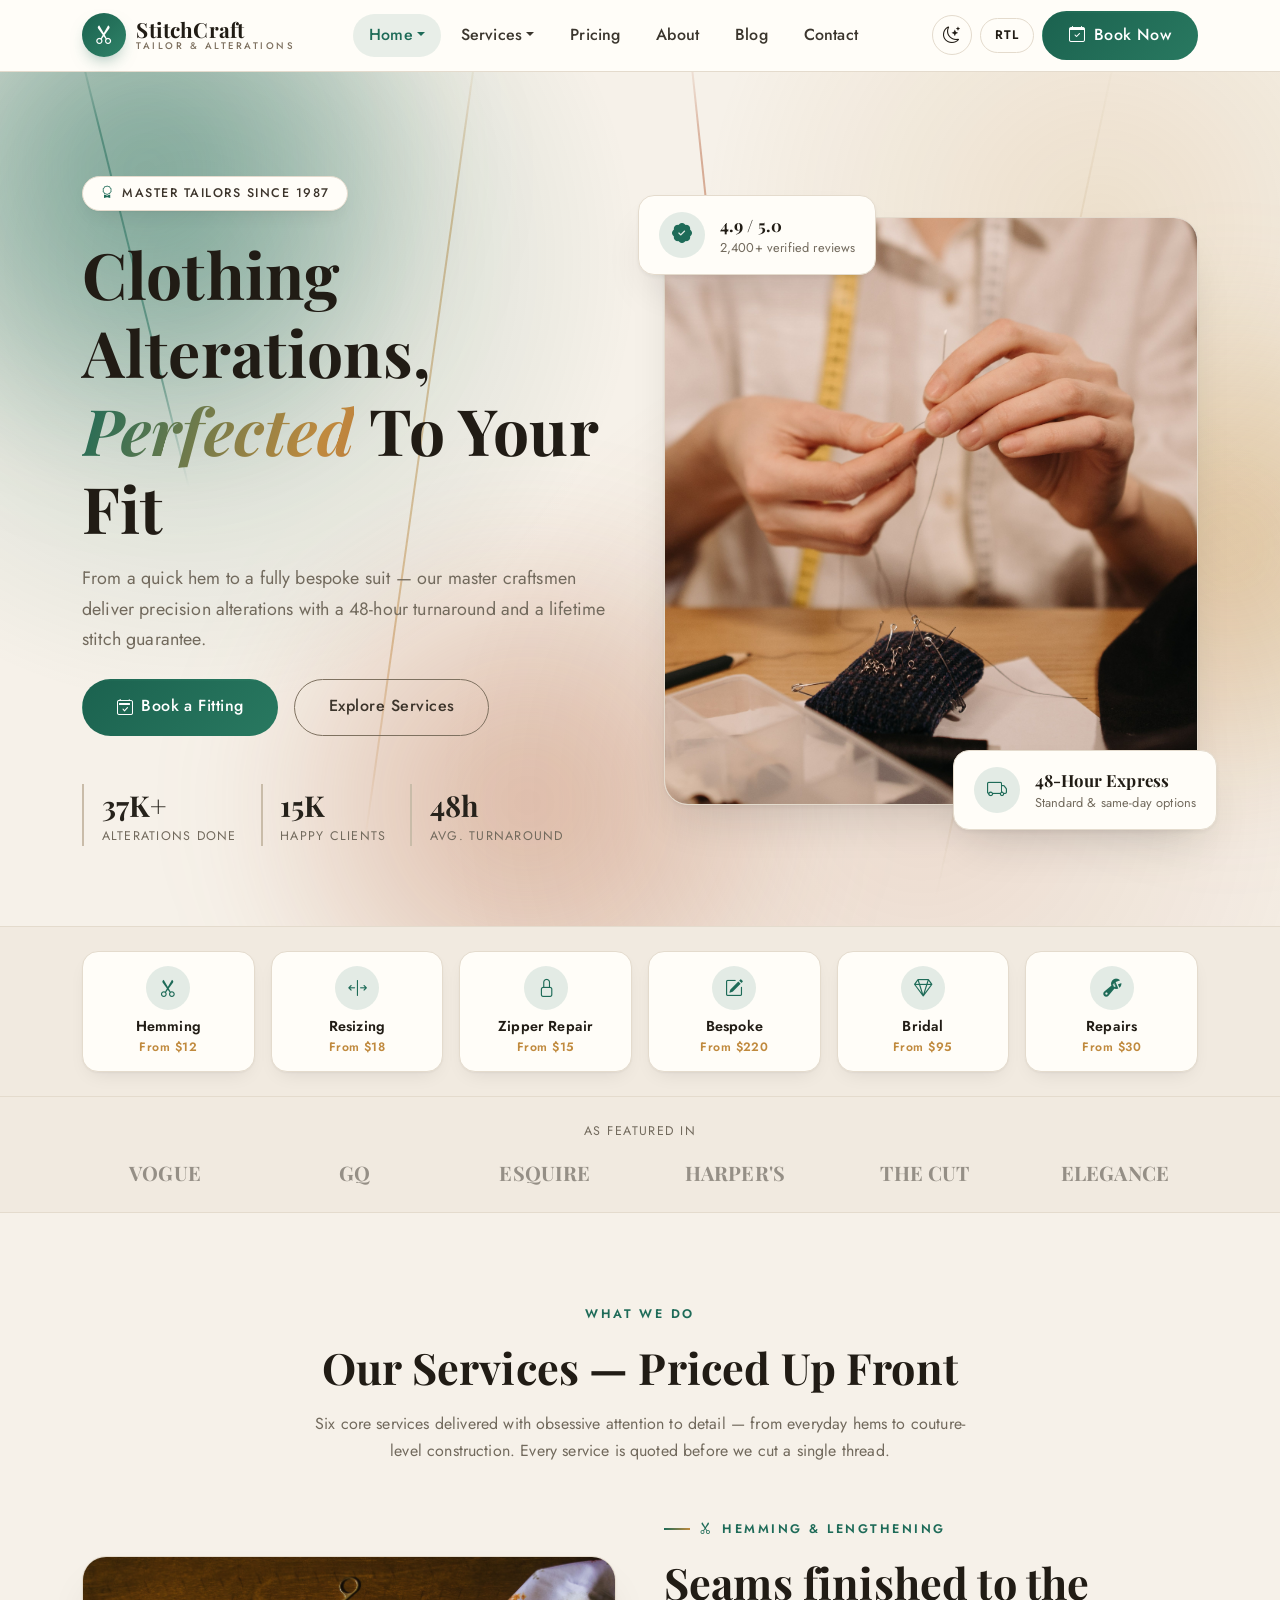
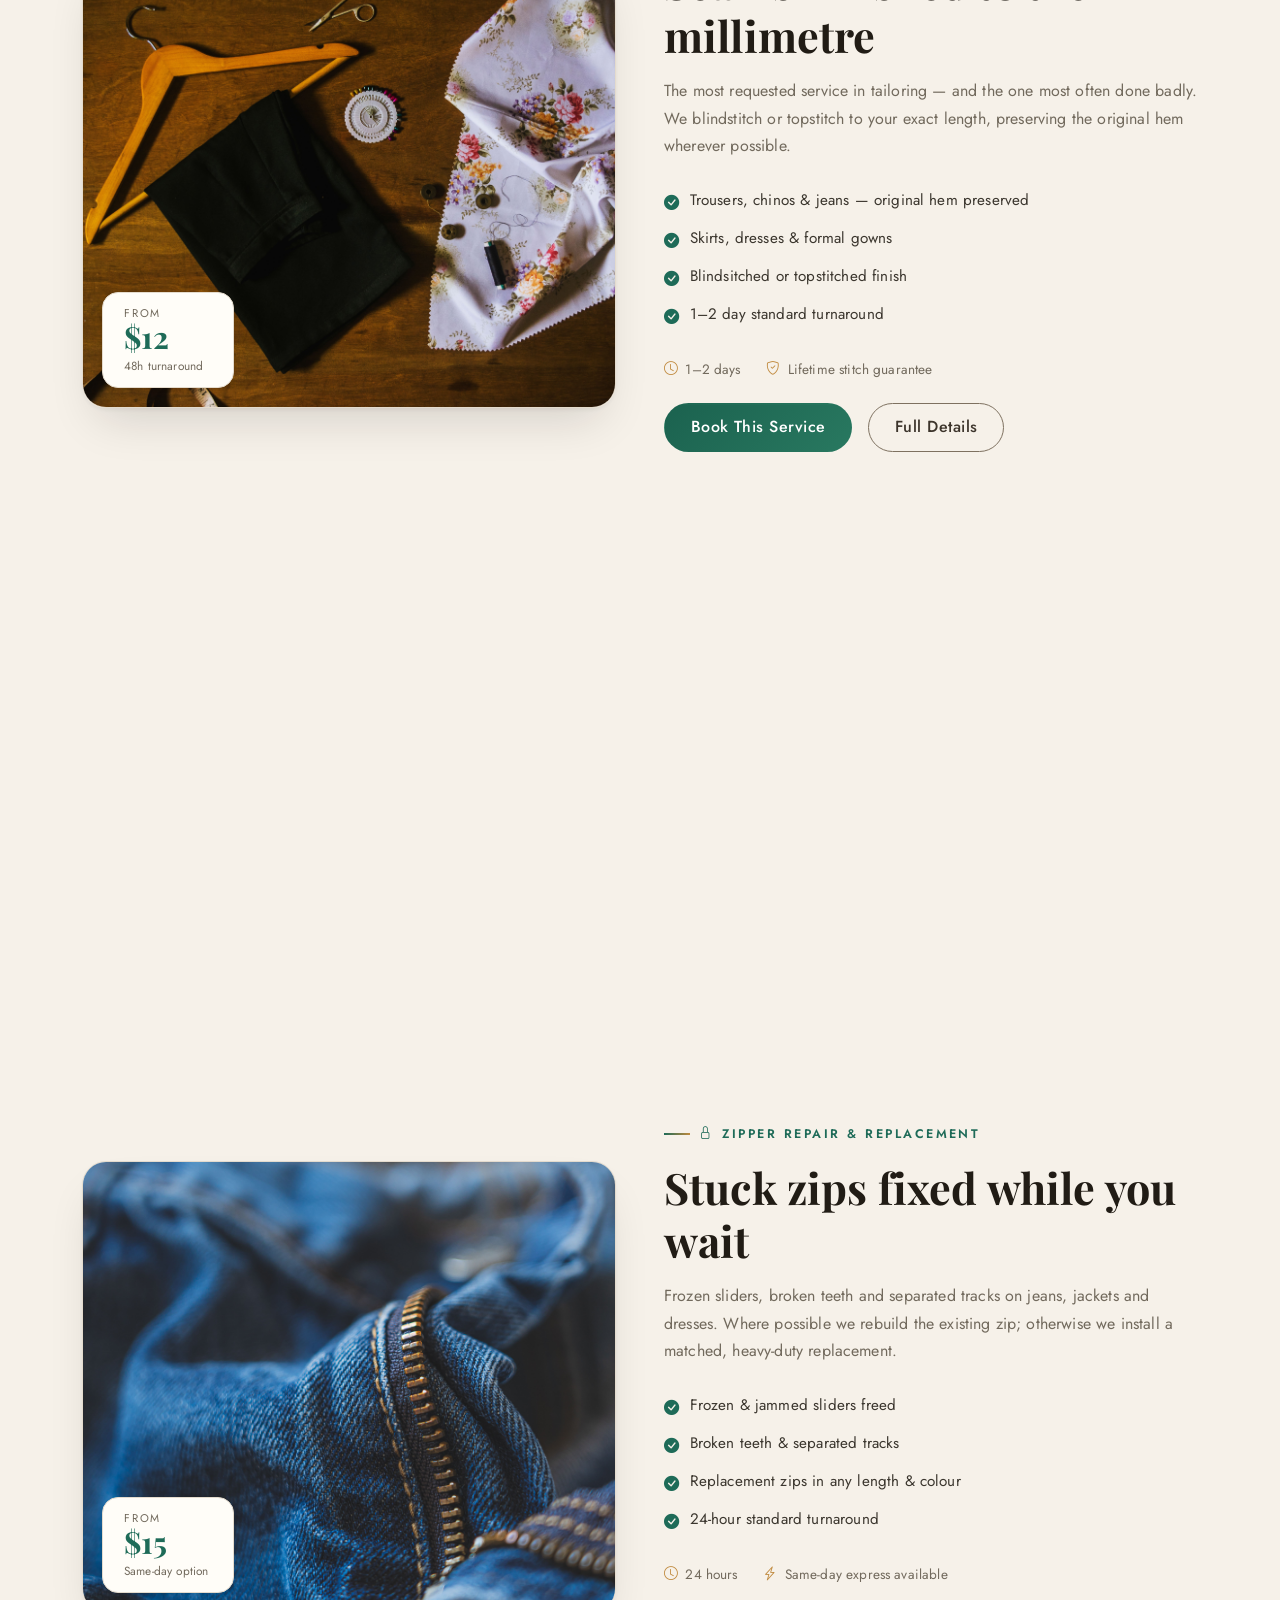
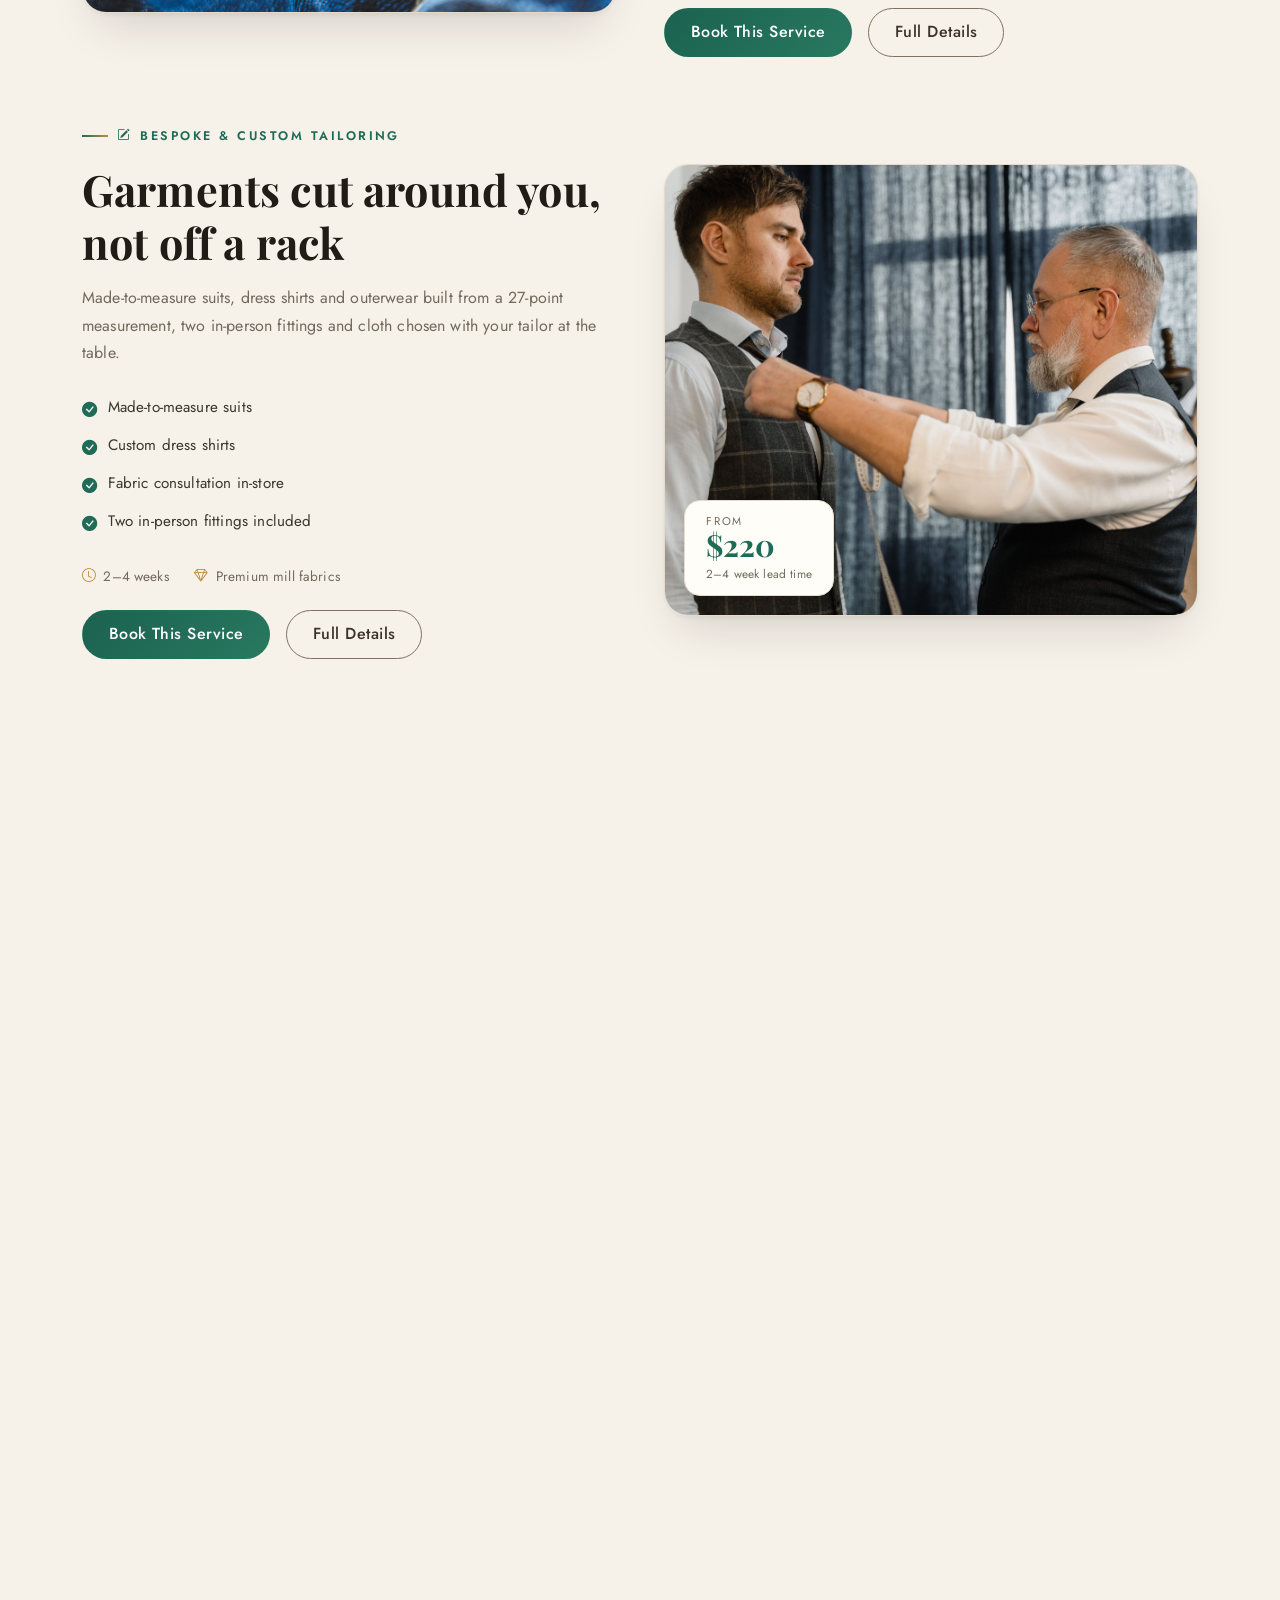
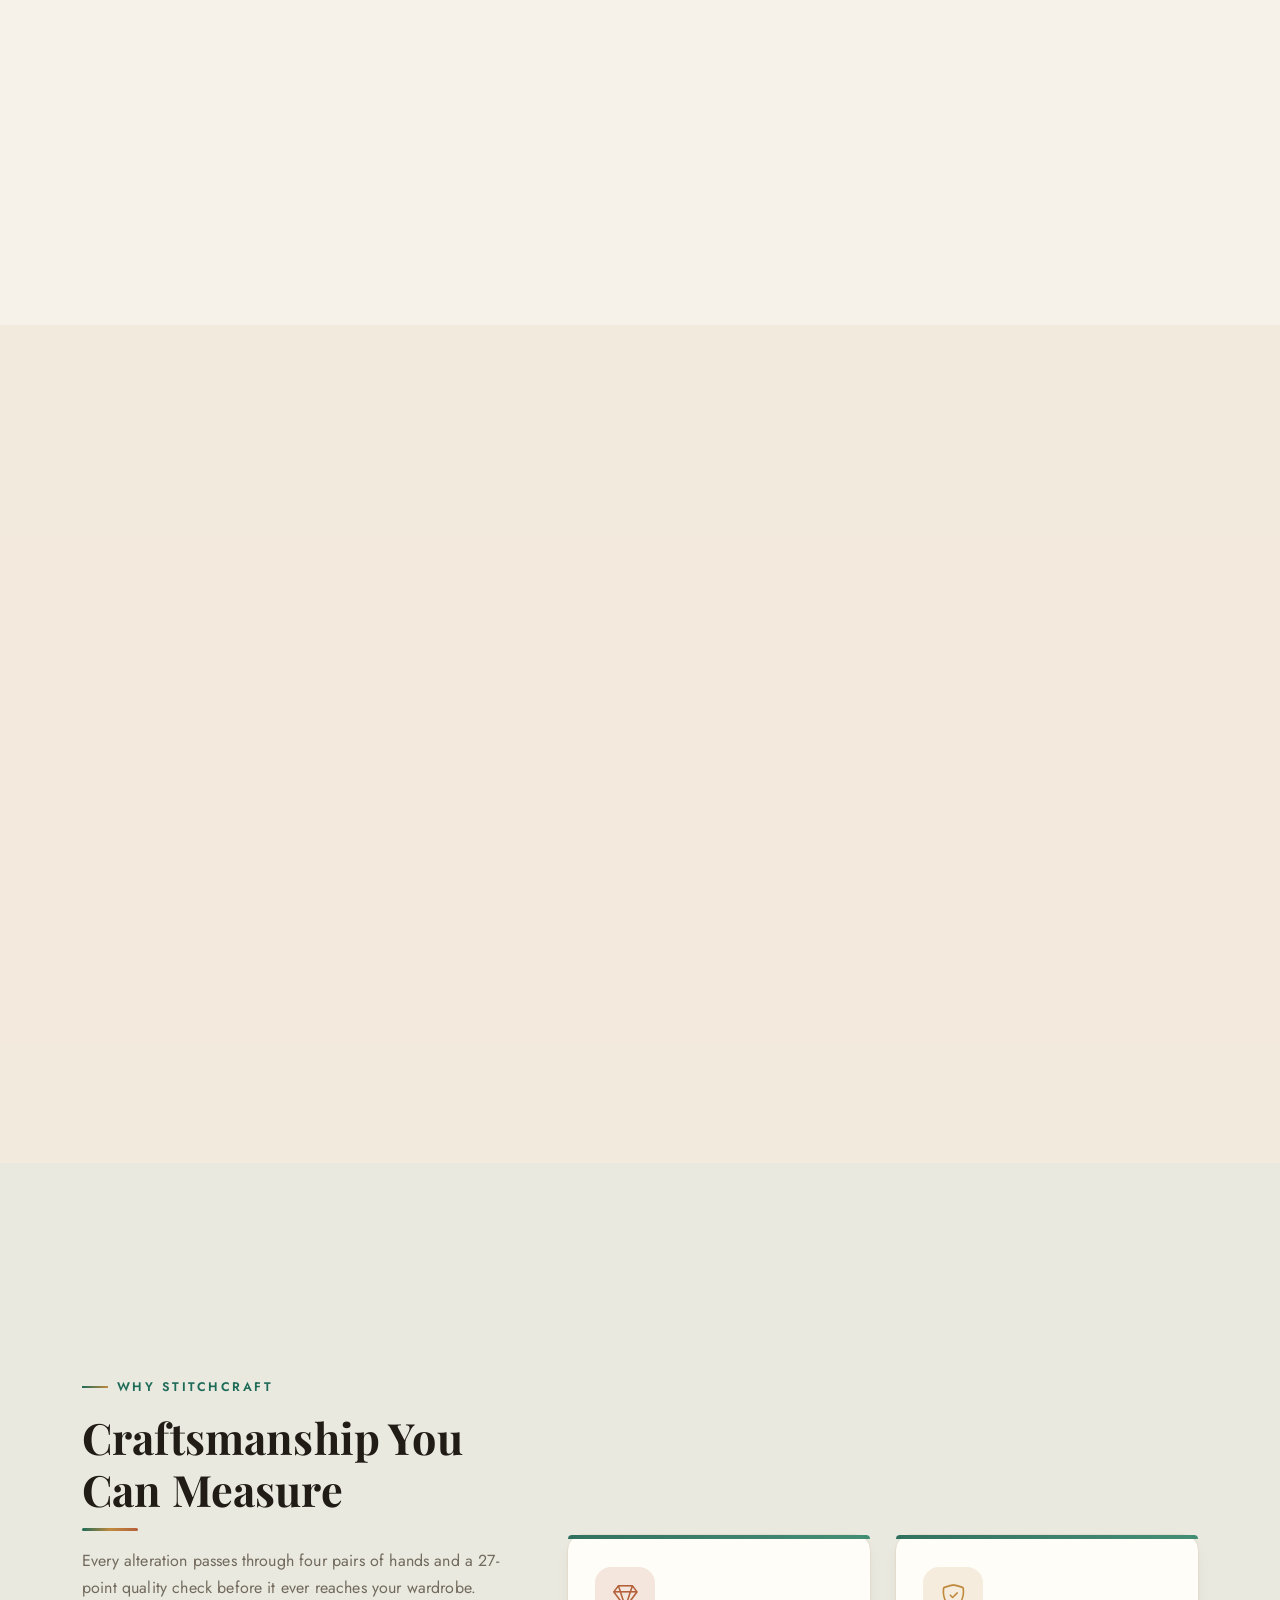
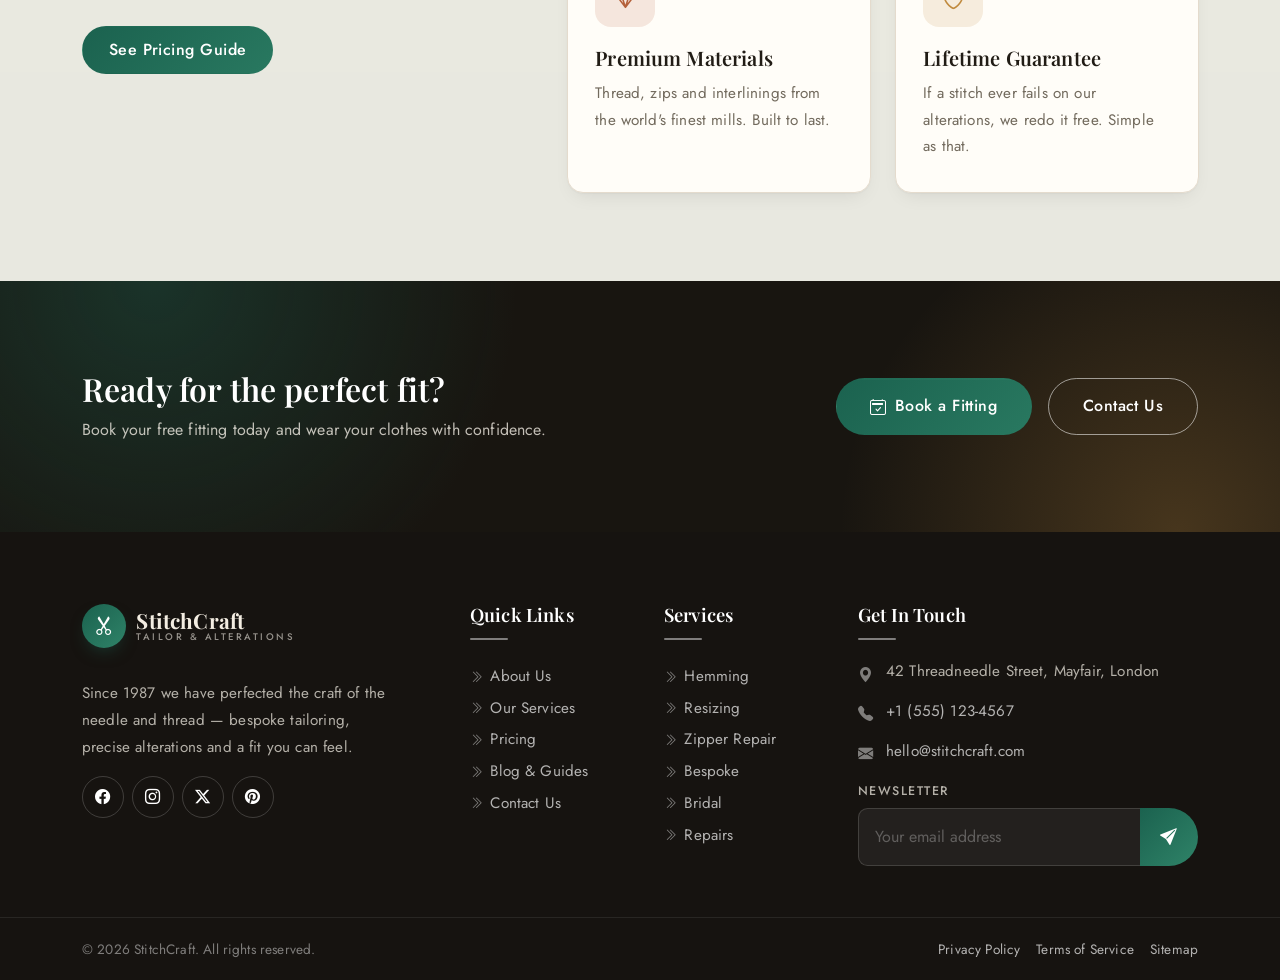
==== commit 7e9f55fc: "latest updated version" ====
--- a/index.html
+++ b/index.html
@@ -137,7 +137,7 @@
           </div>
           <div class="col-6 col-md-4 col-lg-2">
             <a class="quick-pill" href="#service-tailoring">
-              <span class="qi"><i class="bi bi-pencil-ruler"></i></span>
+              <span class="qi"><i class="bi bi-pencil-square"></i></span>
               <span class="qn">Bespoke</span>
               <span class="qr">From $220</span>
             </a>
@@ -292,7 +292,7 @@
             </div>
           </div>
           <div class="col-lg-6 order-lg-1 reveal">
-            <span class="eyebrow"><i class="bi bi-pencil-ruler"></i> Bespoke &amp; Custom Tailoring</span>
+            <span class="eyebrow"><i class="bi bi-pencil-square"></i> Bespoke &amp; Custom Tailoring</span>
             <h2 class="section-title mb-3">Garments cut around you, not off a rack</h2>
             <p class="section-lead mb-4">Made-to-measure suits, dress shirts and outerwear built from a 27-point measurement, two in-person fittings and cloth chosen with your tailor at the table.</p>
             <ul class="included-list mb-4">
@@ -482,12 +482,12 @@
     <!-- ============================================================
          CTA BAND
          ============================================================ -->
-    <section class="section pt-0">
-      <div class="container">
-        <div class="cta-band d-flex flex-column flex-lg-row align-items-center justify-content-between gap-4 reveal">
+    <section class="section cta-band">
+      <div class="container">
+        <div class="d-flex flex-column flex-lg-row align-items-center justify-content-between gap-4 reveal">
           <div>
             <h2 class="mb-2">Ready for the perfect fit?</h2>
-            <p class="mb-0" style="color:rgba(249,244,230,0.75);">Book your free fitting today and wear your clothes with confidence.</p>
+            <p class="mb-0">Book your free fitting today and wear your clothes with confidence.</p>
           </div>
           <div class="d-flex flex-wrap gap-3 flex-shrink-0">
             <a href="home-2.html#booking" class="btn btn-accent btn-lg"><i class="bi bi-calendar2-check me-2"></i>Book a Fitting</a>
--- a/assets/css/style.css
+++ b/assets/css/style.css
@@ -1049,6 +1049,8 @@
 .service-card:hover .service-thumb svg,
 .service-card:hover .service-thumb img { transform: scale(1.06); }
 
+.service-card .btn { padding: 0.6rem 1rem; }
+
 /* Compact craftsmanship-style variant (home services) — icon card, small */
 .services-compact .service-price-card { padding: 1.5rem 1.4rem; }
 .services-compact .service-price-card .feature-icon { width: 68px; height: 68px; font-size: 1.75rem; margin: 0 auto 1.1rem; }
@@ -1099,7 +1101,7 @@
     10b. HOME SERVICES HUB — deep alternating service sections + quick jump
     ========================================================================== */
 
-.service-spot + .service-spot { border-top: 1px solid var(--bs-border-color); }
+.service-spot + .service-spot { margin-top: 4rem; }
 .service-spot .spot-media {
   position: relative;
   border-radius: var(--radius-lg);
@@ -1475,6 +1477,8 @@
 .post-body p {
   color: var(--muted-color);
   font-size: 0.95rem;
+  line-height: 1.7;
+  height: 4.95rem;
   display: -webkit-box;
   -webkit-line-clamp: 3;
   -webkit-box-orient: vertical;
@@ -1947,11 +1951,8 @@
 .cta-band {
   position: relative;
   background: var(--ink-900);
-  border-radius: var(--radius-lg);
   color: rgba(255, 255, 255, 0.8);
-  padding: 3.4rem;
   overflow: hidden;
-  box-shadow: var(--card-shadow-lg);
 }
 .cta-band::before {
   content: '';
@@ -1962,8 +1963,7 @@
     radial-gradient(560px 560px at 12% 0%, rgba(var(--accent-1-rgb), 0.35), transparent 65%),
     radial-gradient(520px 520px at 92% 100%, rgba(var(--accent-2-rgb), 0.28), transparent 65%);
 }
-.cta-band .container,
-.cta-band > * { position: relative; z-index: 1; }
+.cta-band .container { position: relative; z-index: 1; }
 html[data-theme='dark'] .cta-band { background: #241f18; }
 .cta-band h2 { color: #fff; }
 .cta-band p { color: rgba(255, 250, 240, 0.74); }
@@ -2014,7 +2014,9 @@
   align-items: flex-start;
   margin-bottom: 0.85rem;
 }
-.footer-contact .bi { color: rgba(255, 255, 255, 0.45); margin-top: 0.2rem; }
+.footer-contact .bi { color: rgba(255, 255, 255, 0.45); margin-top: 0.2rem; flex-shrink: 0; }
+[dir='rtl'] .footer-contact li span,
+[dir='rtl'] .footer-contact li a { text-align: right; width: 100%; }
 
 .footer-newsletter .form-control {
   background: rgba(255, 255, 255, 0.06);
@@ -2023,6 +2025,20 @@
 }
 .footer-newsletter .form-control::placeholder { color: rgba(255, 255, 255, 0.4); }
 .footer-newsletter .form-control:focus { background: rgba(255, 255, 255, 0.1); border-color: rgba(255, 255, 255, 0.35); color: #fff; }
+.footer-newsletter .btn {
+  background: var(--grad-accent);
+  border-color: transparent;
+  color: #fff;
+  padding: 0.6rem 1.2rem;
+  transition: all 0.3s ease;
+}
+.footer-newsletter .btn:hover {
+  background: linear-gradient(135deg, var(--accent-1) 0%, var(--accent-2) 100%);
+  box-shadow: 0 6px 16px -6px rgba(var(--accent-1-rgb), 0.5);
+}
+html[data-theme='dark'] .footer-newsletter .btn:hover {
+  box-shadow: 0 6px 16px -6px rgba(var(--accent-1-rgb), 0.4);
+}
 
 .footer-social a {
   width: 42px;
@@ -2160,6 +2176,11 @@
   background: linear-gradient(90deg, var(--accent-1), var(--accent-2), var(--accent-3));
 }
 .text-center .section-title::after { margin-left: auto; margin-right: auto; }
+
+/* Home page 1: remove divider lines, use spacing instead */
+#services-hub .section-title::after { display: none; }
+#services-hub .eyebrow { margin-bottom: 1.1rem; }
+#services-hub .text-center .eyebrow::before { display: none; }
 
 /* Gradient top strip on every card — instant colour identity */
 .service-card, .post-card, .feature-card, .pricing-card, .testimonial-card, .contact-card {
@@ -2393,7 +2414,7 @@
   .hero-media { margin-top: 3.5rem; }
   .hero-float-card-1 { left: 0.4rem; }
   .hero-float-card-2 { right: 0.4rem; }
-  .cta-band { padding: 2.4rem 1.6rem; }
+  .cta-band { padding: 0; }
   .step-item::before { display: none; }
 }
 
@@ -2454,3 +2475,29 @@
 
 /* Footer brand tagline sits on an always-dark band */
 .site-footer .brand-name small { color: rgba(255, 250, 240, 0.55); }
+
+/* Footer newsletter action — clean, compact and consistent */
+.footer-newsletter .input-group {
+  min-height: 58px;
+}
+
+.footer-newsletter .form-control {
+  min-height: 58px;
+}
+
+.footer-newsletter .btn {
+  min-width: 58px;
+  height: 58px;
+  padding: 0;
+  display: inline-flex;
+  align-items: center;
+  justify-content: center;
+  border: 0;
+  box-shadow: none;
+  font-size: 1.05rem;
+  flex: 0 0 58px;
+}
+
+.footer-newsletter .btn:hover {
+  transform: translateY(-1px);
+}
